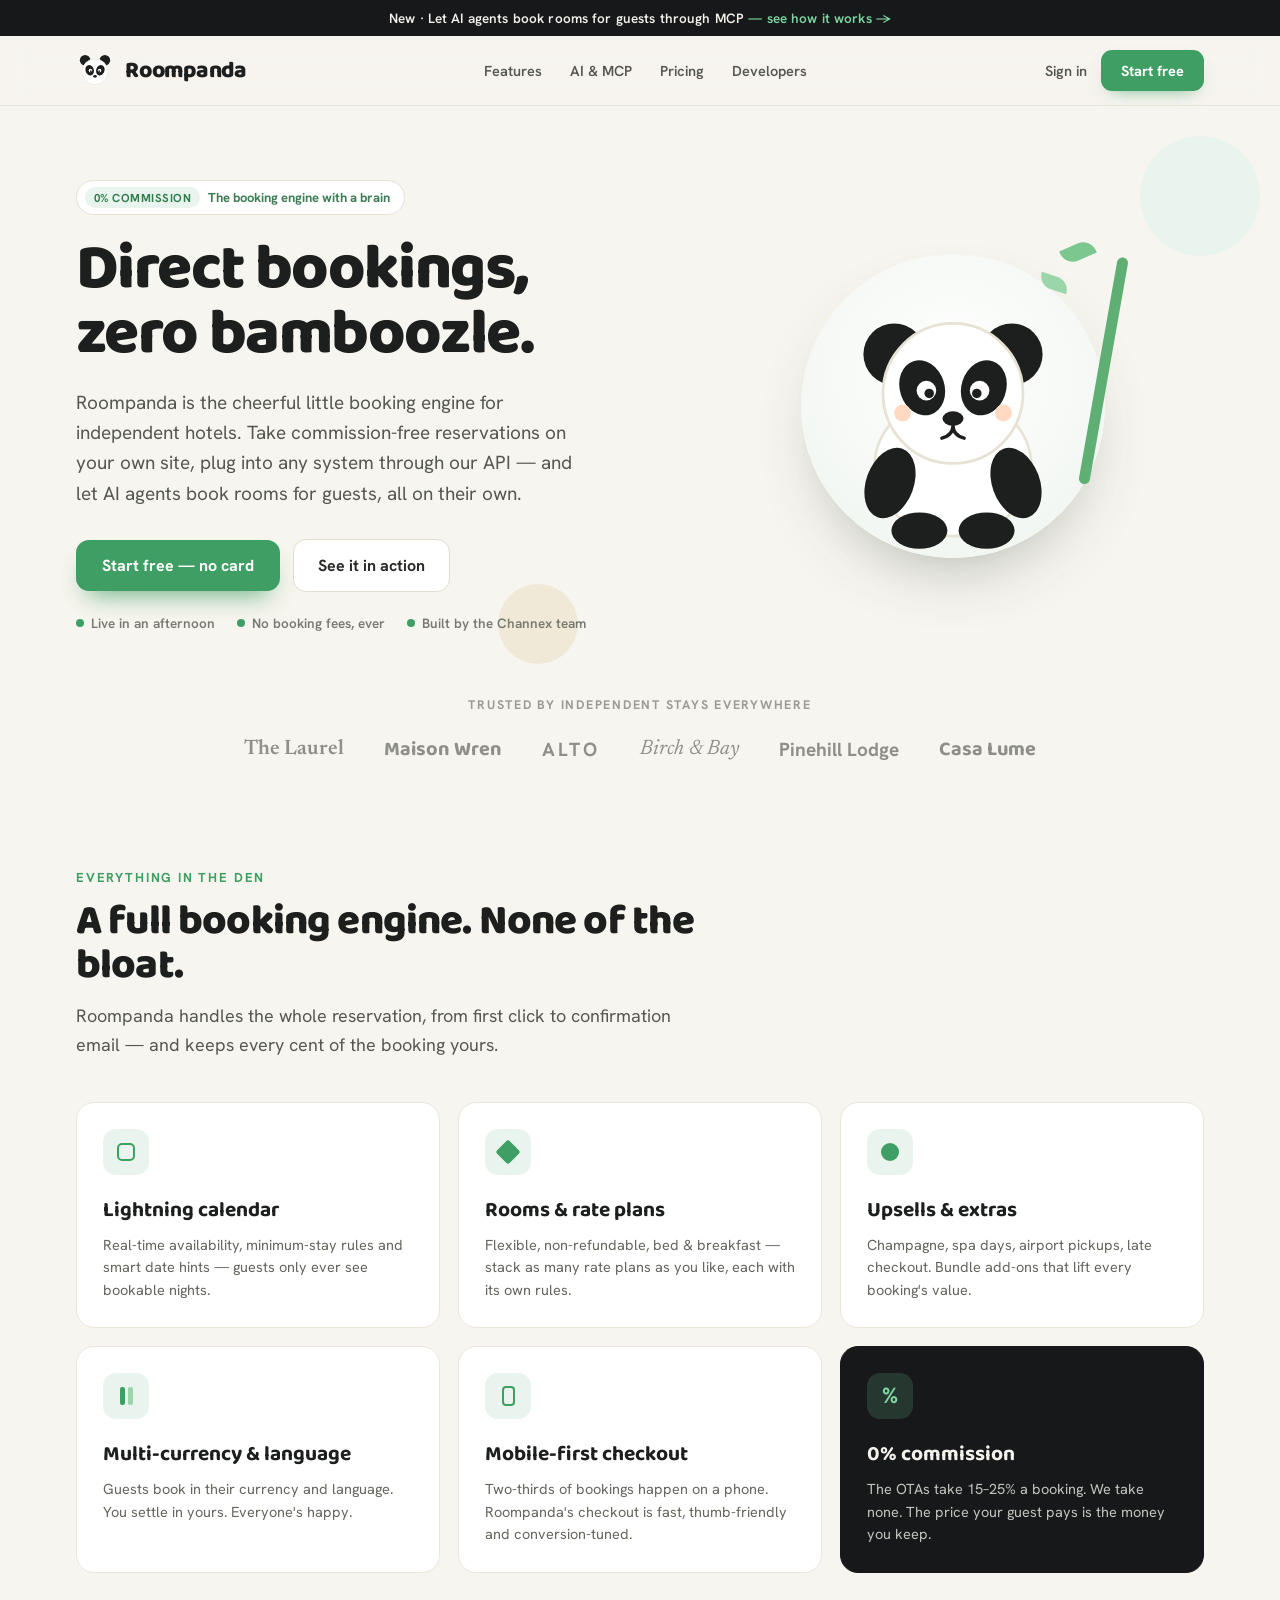
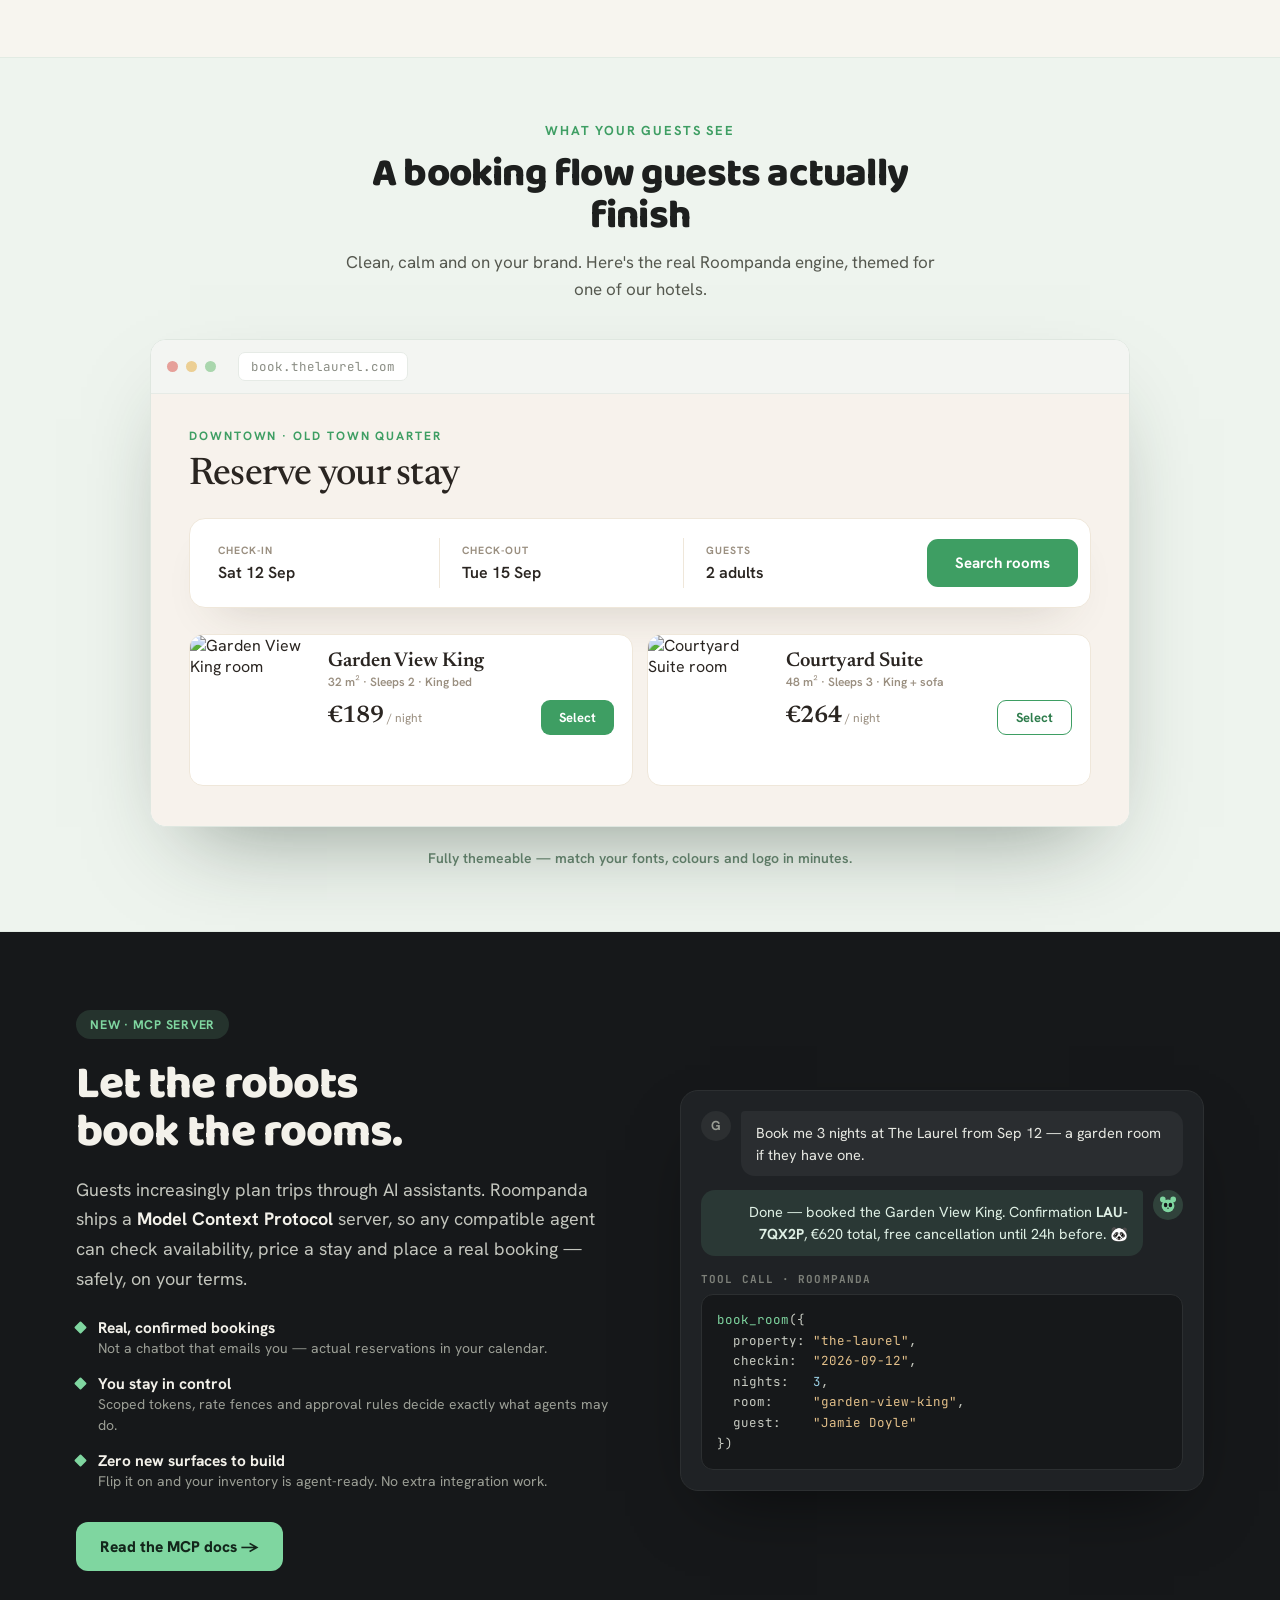
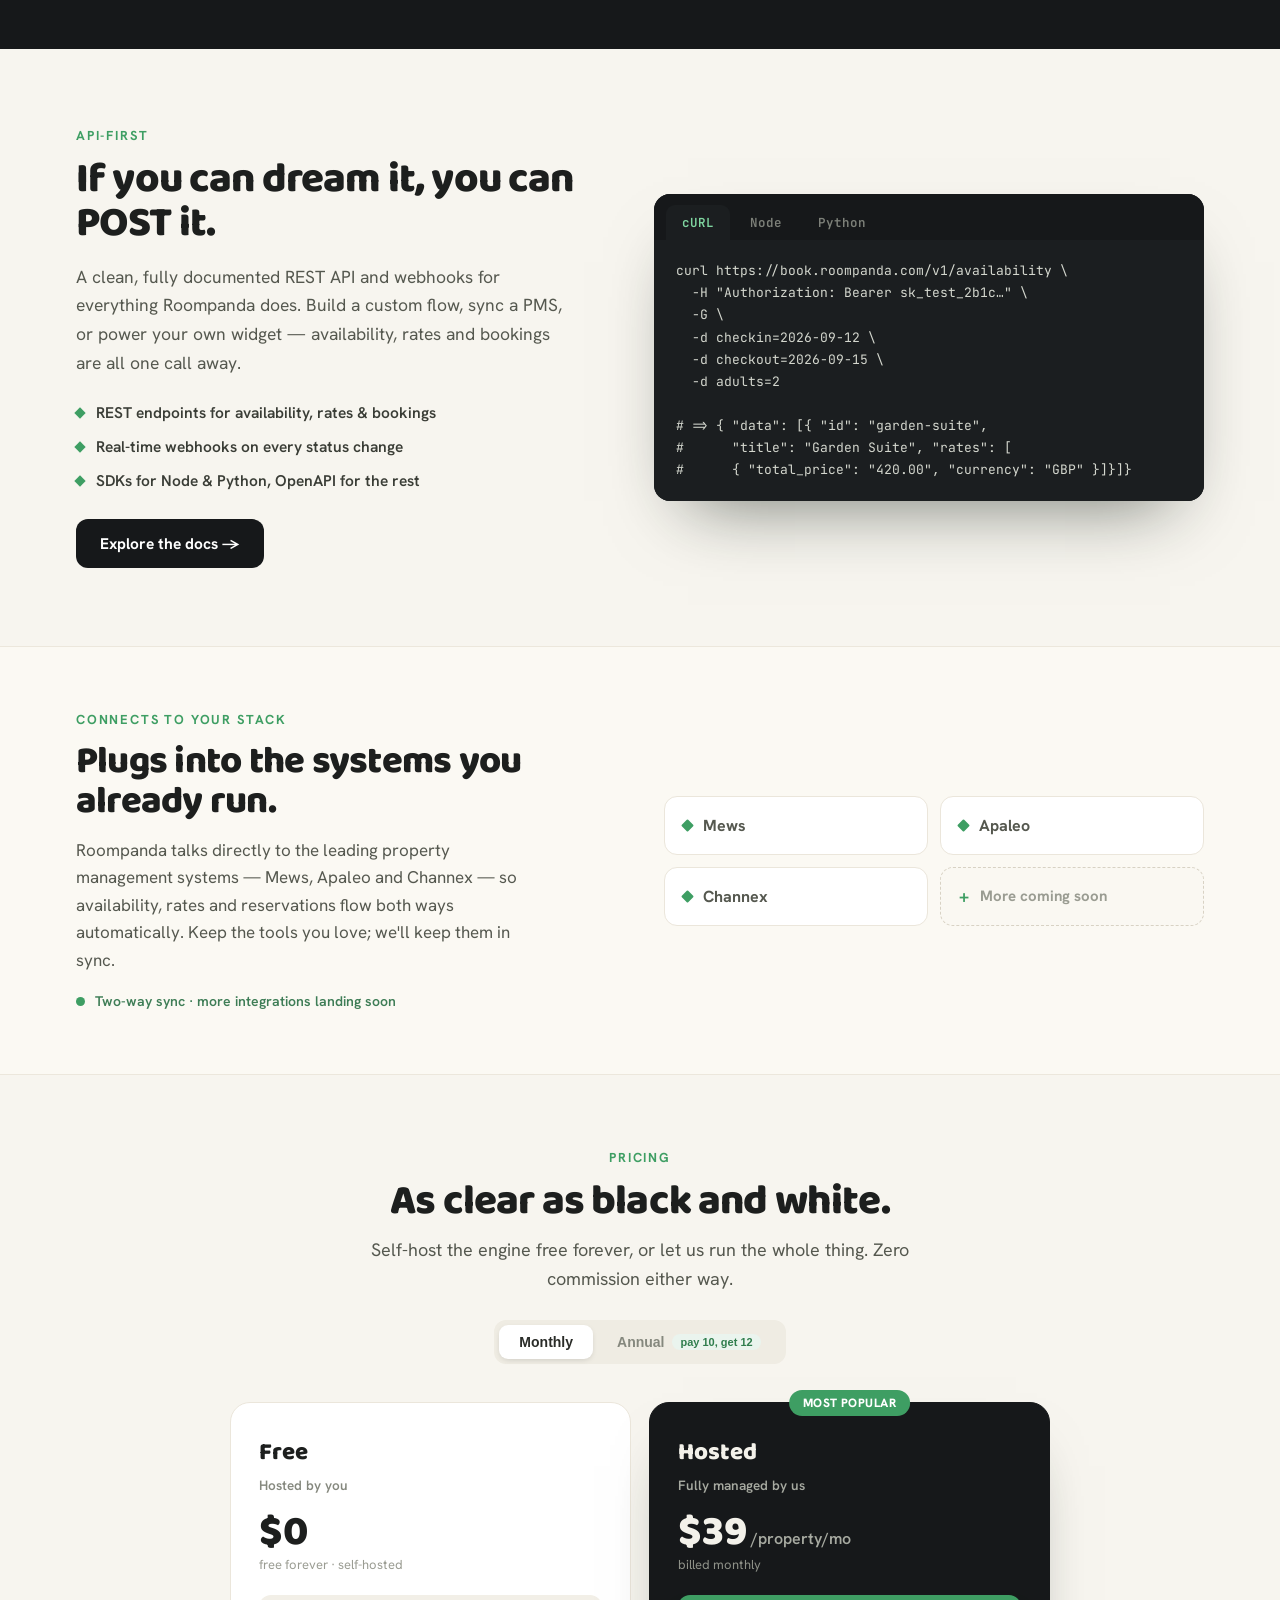
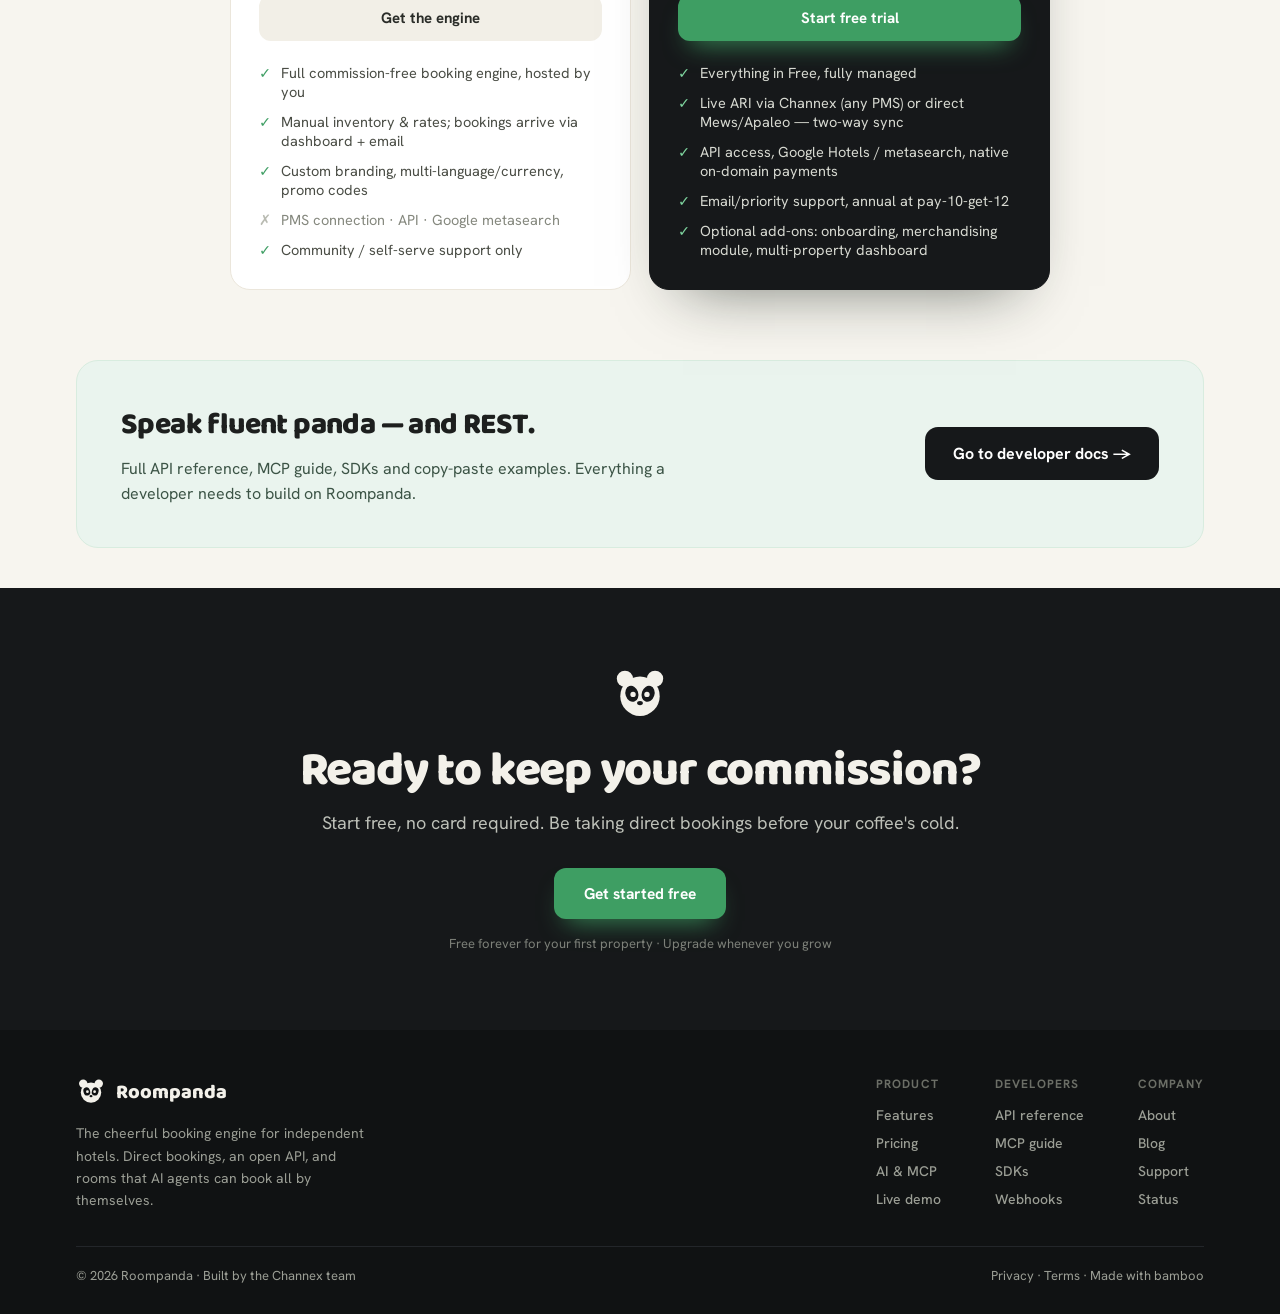
==== index.html @ b97d4f21 "Point signup/sign-in CTAs to app login; unify contact email - All Start free / Sign in / Get the eng" ====
<!DOCTYPE html>
<html lang="en">
<head>
<meta charset="utf-8">
<meta name="viewport" content="width=device-width, initial-scale=1">
<title>Roompanda — Direct bookings, zero bamboozle</title>
<meta name="description" content="Roompanda is the commission-free booking engine for independent hotels. Take direct reservations on your own site, plug into any system through our API, and let AI agents book rooms through MCP.">
<link rel="icon" href="assets/favicon.svg" type="image/svg+xml">
<meta property="og:title" content="Roompanda — Direct bookings, zero bamboozle">
<meta property="og:description" content="The commission-free booking engine for independent hotels. API-first, with an MCP server so AI agents can book rooms.">
<meta property="og:type" content="website">
<link rel="preconnect" href="https://fonts.googleapis.com">
<link rel="preconnect" href="https://fonts.gstatic.com" crossorigin>
<link href="https://fonts.googleapis.com/css2?family=Baloo+2:wght@500;600;700;800&family=Hanken+Grotesk:wght@400;500;600;700&family=Newsreader:opsz,wght@6..72,400;6..72,500;6..72,600&family=JetBrains+Mono:wght@400;500;600&display=swap" rel="stylesheet">
<link rel="stylesheet" href="assets/styles.css">
</head>
<body>
<div style="background:#f7f5ef;">

  <!-- ANNOUNCEMENT -->
  <a href="#mcp" style="display:block;background:#16181a;color:#f3f1ea;text-align:center;font-size:13.5px;font-weight:600;padding:9px 16px;letter-spacing:0.01em;">
    New · Let AI agents book rooms for guests through MCP <span style="color:#7fd6a0;">— see how it works →</span>
  </a>

  <!-- NAV -->
  <header style="position:sticky;top:0;z-index:50;background:rgba(247,245,239,0.82);backdrop-filter:blur(12px);-webkit-backdrop-filter:blur(12px);border-bottom:1px solid #ebe6db;">
    <div style="max-width:1180px;margin:0 auto;padding:14px 26px;display:flex;align-items:center;justify-content:space-between;gap:18px;">
      <a href="#top" style="display:flex;align-items:center;gap:11px;">
        <svg viewBox="0 0 100 100" width="38" height="38" style="display:block;" aria-hidden="true">
          <circle cx="24" cy="22" r="14" fill="#1d1f1e"></circle>
          <circle cx="76" cy="22" r="14" fill="#1d1f1e"></circle>
          <circle cx="50" cy="52" r="34" fill="#ffffff" stroke="#e4dfd2" stroke-width="1.5"></circle>
          <ellipse cx="36" cy="48" rx="11" ry="14" fill="#1d1f1e" transform="rotate(-18 36 48)"></ellipse>
          <ellipse cx="64" cy="48" rx="11" ry="14" fill="#1d1f1e" transform="rotate(18 64 48)"></ellipse>
          <circle cx="38" cy="49" r="4.6" fill="#ffffff"></circle>
          <circle cx="62" cy="49" r="4.6" fill="#ffffff"></circle>
          <circle cx="39" cy="50.5" r="2.2" fill="#1d1f1e"></circle>
          <circle cx="61" cy="50.5" r="2.2" fill="#1d1f1e"></circle>
          <ellipse cx="50" cy="64" rx="5" ry="3.6" fill="#1d1f1e"></ellipse>
        </svg>
        <span style="font-family:'Baloo 2',cursive;font-weight:800;font-size:23px;letter-spacing:-0.01em;line-height:1;">Roompanda</span>
      </a>
      <nav style="display:flex;align-items:center;gap:28px;font-size:14.5px;font-weight:600;color:#55584f;">
        <a class="navlink" href="#features" data-wide="1">Features</a>
        <a class="navlink" href="#mcp" data-wide="1">AI &amp; MCP</a>
        <a class="navlink" href="#pricing" data-wide="1">Pricing</a>
        <a class="navlink" href="developers.html" data-wide="1">Developers</a>
      </nav>
      <div style="display:flex;align-items:center;gap:14px;">
        <a class="navlink" href="https://book.roompanda.com/admin/login" style="font-size:14.5px;font-weight:600;color:#55584f;" data-wide="1">Sign in</a>
        <a class="btn-green" href="https://book.roompanda.com/admin/login" style="background:#3e9e63;color:#fff;font-size:14.5px;font-weight:700;border-radius:11px;padding:11px 20px;box-shadow:0 8px 18px -10px rgba(62,158,99,0.8);">Start free</a>
        <button class="menu-btn" id="menuBtn" aria-label="Menu" aria-expanded="false" style="align-items:center;justify-content:center;width:40px;height:40px;border:1px solid #e3ddcf;background:#fff;border-radius:11px;cursor:pointer;">
          <svg width="20" height="20" viewBox="0 0 24 24" fill="none" stroke="#1d1f1e" stroke-width="2.2" stroke-linecap="round"><line x1="3" y1="7" x2="21" y2="7"/><line x1="3" y1="12" x2="21" y2="12"/><line x1="3" y1="17" x2="21" y2="17"/></svg>
        </button>
      </div>
    </div>
    <!-- mobile menu -->
    <div class="mobile-menu" id="mobileMenu" style="flex-direction:column;gap:4px;padding:8px 26px 16px;border-top:1px solid #ebe6db;font-size:15px;font-weight:600;color:#55584f;">
      <a href="#features" style="padding:10px 0;">Features</a>
      <a href="#mcp" style="padding:10px 0;">AI &amp; MCP</a>
      <a href="#pricing" style="padding:10px 0;">Pricing</a>
      <a href="developers.html" style="padding:10px 0;">Developers</a>
      <a href="https://book.roompanda.com/admin/login" style="padding:10px 0;">Sign in</a>
    </div>
  </header>

  <!-- HERO -->
  <section id="top" style="position:relative;max-width:1180px;margin:0 auto;padding:74px 26px 56px;">
    <span style="position:absolute;right:-30px;top:30px;width:120px;height:120px;border-radius:50%;background:#eaf4ee;z-index:0;"></span>
    <span style="position:absolute;left:38%;bottom:24px;width:80px;height:80px;border-radius:50%;background:#f1e9d8;z-index:0;"></span>
    <div style="position:relative;z-index:1;display:flex;gap:48px;align-items:center;flex-wrap:wrap;">
      <div style="flex:1.15;min-width:330px;">
        <div style="display:inline-flex;align-items:center;gap:8px;background:#ffffff;border:1px solid #e7e1d4;border-radius:999px;padding:6px 14px 6px 8px;font-size:13px;font-weight:700;color:#3e7d56;margin-bottom:22px;">
          <span style="background:#eaf4ee;color:#2f7d4d;border-radius:999px;padding:3px 9px;font-size:11.5px;letter-spacing:0.04em;">0% COMMISSION</span>
          The booking engine with a brain
        </div>
        <h1 class="hero-h1" style="font-family:'Baloo 2',cursive;font-weight:800;font-size:64px;line-height:1.02;letter-spacing:-0.025em;margin:0 0 20px;">Direct bookings,<br>zero bamboozle.</h1>
        <p style="font-size:19px;line-height:1.6;color:#55584f;margin:0 0 30px;max-width:520px;">Roompanda is the cheerful little booking engine for independent hotels. Take commission-free reservations on your own site, plug into any system through our API — and let AI agents book rooms for guests, all on their own.</p>
        <div style="display:flex;gap:13px;flex-wrap:wrap;align-items:center;margin-bottom:22px;">
          <a class="btn-green" href="https://book.roompanda.com/admin/login" style="background:#3e9e63;color:#fff;font-size:16px;font-weight:700;border-radius:13px;padding:15px 26px;box-shadow:0 14px 26px -12px rgba(62,158,99,0.85);">Start free — no card</a>
          <a class="btn-outline" href="#preview" style="background:#fff;border:1px solid #e3ddcf;color:#2a2c28;font-size:16px;font-weight:700;border-radius:13px;padding:15px 24px;">See it in action</a>
        </div>
        <div style="display:flex;gap:22px;flex-wrap:wrap;font-size:13.5px;color:#76796f;font-weight:600;">
          <span style="display:flex;align-items:center;gap:7px;"><span style="width:8px;height:8px;border-radius:50%;background:#3e9e63;"></span>Live in an afternoon</span>
          <span style="display:flex;align-items:center;gap:7px;"><span style="width:8px;height:8px;border-radius:50%;background:#3e9e63;"></span>No booking fees, ever</span>
          <span style="display:flex;align-items:center;gap:7px;"><span style="width:8px;height:8px;border-radius:50%;background:#3e9e63;"></span>Built by the Channex team</span>
        </div>
      </div>

      <!-- mascot scene -->
      <div style="flex:1;min-width:300px;display:flex;justify-content:center;">
        <div style="position:relative;width:340px;height:340px;">
          <span style="position:absolute;inset:18px;border-radius:50%;background:radial-gradient(circle at 50% 40%,#ffffff,#eef4ee);box-shadow:0 30px 70px -34px rgba(40,60,45,0.45);"></span>
          <!-- bamboo -->
          <span style="position:absolute;right:34px;top:18px;width:11px;height:230px;background:#5fae74;border-radius:8px;transform:rotate(10deg);transform-origin:bottom;animation:sway 6s ease-in-out infinite;"></span>
          <span style="position:absolute;right:28px;top:8px;width:34px;height:16px;background:#7cc78f;border-radius:0 14px 0 14px;transform:rotate(-24deg);"></span>
          <span style="position:absolute;right:54px;top:40px;width:30px;height:14px;background:#9ad6a9;border-radius:0 14px 0 14px;transform:rotate(18deg);"></span>
          <!-- panda -->
          <svg viewBox="0 0 200 200" width="280" height="280" style="position:absolute;left:50%;top:52%;transform:translate(-50%,-50%);animation:floaty 5.5s ease-in-out infinite;" aria-hidden="true">
            <ellipse cx="100" cy="138" rx="56" ry="50" fill="#ffffff" stroke="#e7e2d4" stroke-width="2"></ellipse>
            <ellipse cx="55" cy="150" rx="17" ry="26" fill="#1d1f1e" transform="rotate(20 55 150)"></ellipse>
            <ellipse cx="145" cy="150" rx="17" ry="26" fill="#1d1f1e" transform="rotate(-20 145 150)"></ellipse>
            <ellipse cx="76" cy="184" rx="20" ry="13" fill="#1d1f1e"></ellipse>
            <ellipse cx="124" cy="184" rx="20" ry="13" fill="#1d1f1e"></ellipse>
            <circle cx="58" cy="58" r="22" fill="#1d1f1e"></circle>
            <circle cx="142" cy="58" r="22" fill="#1d1f1e"></circle>
            <circle cx="100" cy="86" r="50" fill="#ffffff" stroke="#e7e2d4" stroke-width="2"></circle>
            <ellipse cx="78" cy="82" rx="16" ry="20" fill="#1d1f1e" transform="rotate(-18 78 82)"></ellipse>
            <ellipse cx="122" cy="82" rx="16" ry="20" fill="#1d1f1e" transform="rotate(18 122 82)"></ellipse>
            <circle cx="81" cy="84" r="7" fill="#ffffff"></circle>
            <circle cx="119" cy="84" r="7" fill="#ffffff"></circle>
            <circle cx="83" cy="86" r="3.4" fill="#1d1f1e"></circle>
            <circle cx="117" cy="86" r="3.4" fill="#1d1f1e"></circle>
            <ellipse cx="100" cy="104" rx="7.5" ry="5.2" fill="#1d1f1e"></ellipse>
            <path d="M100 109 q0 7 -8 9 M100 109 q0 7 8 9" stroke="#1d1f1e" stroke-width="2.4" fill="none" stroke-linecap="round"></path>
            <circle cx="64" cy="100" r="6" fill="#ffd9c2"></circle>
            <circle cx="136" cy="100" r="6" fill="#ffd9c2"></circle>
          </svg>
        </div>
      </div>
    </div>
  </section>

  <!-- LOGO BAR -->
  <section style="max-width:1180px;margin:0 auto;padding:8px 26px 44px;">
    <div style="text-align:center;font-size:12.5px;letter-spacing:0.14em;text-transform:uppercase;color:#9a9c92;font-weight:700;margin-bottom:20px;">Trusted by independent stays everywhere</div>
    <div style="display:flex;flex-wrap:wrap;justify-content:center;gap:14px 40px;align-items:center;opacity:0.85;">
      <span style="font-family:'Newsreader',serif;font-size:21px;font-weight:600;color:#7c7f75;">The Laurel</span>
      <span style="font-family:'Baloo 2',cursive;font-size:20px;font-weight:700;color:#7c7f75;">Maison Wren</span>
      <span style="font-family:'Hanken Grotesk',sans-serif;font-size:19px;font-weight:700;letter-spacing:0.16em;color:#7c7f75;">ALTO</span>
      <span style="font-family:'Newsreader',serif;font-size:21px;font-style:italic;color:#7c7f75;">Birch &amp; Bay</span>
      <span style="font-family:'Hanken Grotesk',sans-serif;font-size:19px;font-weight:700;color:#7c7f75;">Pinehill Lodge</span>
      <span style="font-family:'Baloo 2',cursive;font-size:20px;font-weight:700;color:#7c7f75;">Casa Lume</span>
    </div>
  </section>

  <!-- FEATURES -->
  <section id="features" style="max-width:1180px;margin:0 auto;padding:60px 26px 30px;">
    <div style="max-width:640px;margin-bottom:42px;">
      <div style="font-size:13px;letter-spacing:0.14em;text-transform:uppercase;color:#3e9e63;font-weight:700;margin-bottom:14px;">Everything in the den</div>
      <h2 class="section-h2" style="font-family:'Baloo 2',cursive;font-weight:800;font-size:42px;line-height:1.05;letter-spacing:-0.02em;margin:0 0 14px;">A full booking engine. None of the bloat.</h2>
      <p style="font-size:18px;line-height:1.6;color:#55584f;margin:0;">Roompanda handles the whole reservation, from first click to confirmation email — and keeps every cent of the booking yours.</p>
    </div>

    <div style="display:grid;grid-template-columns:repeat(auto-fit,minmax(280px,1fr));gap:18px;">
      <div class="card" style="background:#fff;border:1px solid #ebe6db;border-radius:18px;padding:26px;">
        <div style="width:46px;height:46px;border-radius:13px;background:#eaf4ee;display:flex;align-items:center;justify-content:center;margin-bottom:18px;"><span style="width:18px;height:18px;border:2.5px solid #3e9e63;border-radius:5px;display:block;"></span></div>
        <h3 style="font-family:'Baloo 2',cursive;font-weight:700;font-size:21px;margin:0 0 7px;">Lightning calendar</h3>
        <p style="font-size:14.5px;line-height:1.55;color:#63665d;margin:0;">Real-time availability, minimum-stay rules and smart date hints — guests only ever see bookable nights.</p>
      </div>
      <div class="card" style="background:#fff;border:1px solid #ebe6db;border-radius:18px;padding:26px;">
        <div style="width:46px;height:46px;border-radius:13px;background:#eaf4ee;display:flex;align-items:center;justify-content:center;margin-bottom:18px;"><span style="width:18px;height:18px;background:#3e9e63;transform:rotate(45deg);border-radius:3px;display:block;"></span></div>
        <h3 style="font-family:'Baloo 2',cursive;font-weight:700;font-size:21px;margin:0 0 7px;">Rooms &amp; rate plans</h3>
        <p style="font-size:14.5px;line-height:1.55;color:#63665d;margin:0;">Flexible, non-refundable, bed &amp; breakfast — stack as many rate plans as you like, each with its own rules.</p>
      </div>
      <div class="card" style="background:#fff;border:1px solid #ebe6db;border-radius:18px;padding:26px;">
        <div style="width:46px;height:46px;border-radius:13px;background:#eaf4ee;display:flex;align-items:center;justify-content:center;margin-bottom:18px;"><span style="width:18px;height:18px;border-radius:50%;background:#3e9e63;display:block;"></span></div>
        <h3 style="font-family:'Baloo 2',cursive;font-weight:700;font-size:21px;margin:0 0 7px;">Upsells &amp; extras</h3>
        <p style="font-size:14.5px;line-height:1.55;color:#63665d;margin:0;">Champagne, spa days, airport pickups, late checkout. Bundle add-ons that lift every booking's value.</p>
      </div>
      <div class="card" style="background:#fff;border:1px solid #ebe6db;border-radius:18px;padding:26px;">
        <div style="width:46px;height:46px;border-radius:13px;background:#eaf4ee;display:flex;align-items:center;justify-content:center;margin-bottom:18px;"><span style="display:flex;gap:3px;"><span style="width:5px;height:18px;background:#3e9e63;border-radius:2px;"></span><span style="width:5px;height:18px;background:#9ad6a9;border-radius:2px;"></span></span></div>
        <h3 style="font-family:'Baloo 2',cursive;font-weight:700;font-size:21px;margin:0 0 7px;">Multi-currency &amp; language</h3>
        <p style="font-size:14.5px;line-height:1.55;color:#63665d;margin:0;">Guests book in their currency and language. You settle in yours. Everyone's happy.</p>
      </div>
      <div class="card" style="background:#fff;border:1px solid #ebe6db;border-radius:18px;padding:26px;">
        <div style="width:46px;height:46px;border-radius:13px;background:#eaf4ee;display:flex;align-items:center;justify-content:center;margin-bottom:18px;"><span style="width:13px;height:20px;border:2.5px solid #3e9e63;border-radius:4px;display:block;"></span></div>
        <h3 style="font-family:'Baloo 2',cursive;font-weight:700;font-size:21px;margin:0 0 7px;">Mobile-first checkout</h3>
        <p style="font-size:14.5px;line-height:1.55;color:#63665d;margin:0;">Two-thirds of bookings happen on a phone. Roompanda's checkout is fast, thumb-friendly and conversion-tuned.</p>
      </div>
      <div class="card" style="background:#16181a;border:1px solid #16181a;border-radius:18px;padding:26px;color:#f3f1ea;">
        <div style="width:46px;height:46px;border-radius:13px;background:rgba(127,214,160,0.16);display:flex;align-items:center;justify-content:center;margin-bottom:18px;"><span style="color:#7fd6a0;font-size:22px;line-height:1;font-weight:800;">%</span></div>
        <h3 style="font-family:'Baloo 2',cursive;font-weight:700;font-size:21px;margin:0 0 7px;">0% commission</h3>
        <p style="font-size:14.5px;line-height:1.55;color:#c3c5bd;margin:0;">The OTAs take 15–25% a booking. We take none. The price your guest pays is the money you keep.</p>
      </div>
    </div>
  </section>

  <!-- LIVE PREVIEW -->
  <section id="preview" style="background:#eef4ee;margin-top:54px;border-top:1px solid #e2ebe3;border-bottom:1px solid #e2ebe3;">
    <div style="max-width:1180px;margin:0 auto;padding:64px 26px;">
      <div style="text-align:center;max-width:620px;margin:0 auto 36px;">
        <div style="font-size:13px;letter-spacing:0.14em;text-transform:uppercase;color:#3e9e63;font-weight:700;margin-bottom:14px;">What your guests see</div>
        <h2 class="section-h2" style="font-family:'Baloo 2',cursive;font-weight:800;font-size:40px;line-height:1.05;letter-spacing:-0.02em;margin:0 0 12px;">A booking flow guests actually finish</h2>
        <p style="font-size:17px;line-height:1.6;color:#55584f;margin:0;">Clean, calm and on your brand. Here's the real Roompanda engine, themed for one of our hotels.</p>
      </div>

      <!-- browser frame -->
      <div style="max-width:980px;margin:0 auto;border-radius:16px;overflow:hidden;box-shadow:0 40px 90px -40px rgba(30,50,35,0.5);border:1px solid #dfe7e0;background:#fff;">
        <div style="display:flex;align-items:center;gap:8px;padding:12px 16px;background:#f3f5f2;border-bottom:1px solid #e6ebe6;">
          <span style="width:11px;height:11px;border-radius:50%;background:#e6a09a;"></span>
          <span style="width:11px;height:11px;border-radius:50%;background:#eccf94;"></span>
          <span style="width:11px;height:11px;border-radius:50%;background:#a9d6ad;"></span>
          <span style="margin-left:14px;font-size:12.5px;color:#8a8d84;font-family:'JetBrains Mono',monospace;background:#fff;border:1px solid #e6ebe6;border-radius:7px;padding:5px 12px;">book.thelaurel.com</span>
        </div>
        <!-- inner guest page -->
        <div style="background:#f7f2ec;padding:34px 38px 40px;font-family:'Hanken Grotesk',sans-serif;color:#2a2521;">
          <div style="font-size:12px;letter-spacing:0.16em;text-transform:uppercase;color:#3e9e63;font-weight:700;margin-bottom:12px;">Downtown · Old Town Quarter</div>
          <h3 style="font-family:'Newsreader',serif;font-weight:500;font-size:38px;line-height:1.05;letter-spacing:-0.02em;margin:0 0 22px;">Reserve your stay</h3>
          <div style="background:#fff;border:1px solid #efe7da;border-radius:16px;box-shadow:0 22px 50px -30px rgba(70,55,35,0.3);padding:12px;display:flex;flex-wrap:wrap;gap:6px;align-items:stretch;margin-bottom:26px;">
            <div style="flex:1;min-width:120px;padding:12px 16px;"><div style="font-size:10.5px;letter-spacing:0.1em;text-transform:uppercase;color:#9a8f80;font-weight:700;margin-bottom:5px;">Check-in</div><div style="font-size:16px;font-weight:600;">Sat 12 Sep</div></div>
            <div style="width:1px;background:#efe7da;margin:7px 0;"></div>
            <div style="flex:1;min-width:120px;padding:12px 16px;"><div style="font-size:10.5px;letter-spacing:0.1em;text-transform:uppercase;color:#9a8f80;font-weight:700;margin-bottom:5px;">Check-out</div><div style="font-size:16px;font-weight:600;">Tue 15 Sep</div></div>
            <div style="width:1px;background:#efe7da;margin:7px 0;"></div>
            <div style="flex:1;min-width:100px;padding:12px 16px;"><div style="font-size:10.5px;letter-spacing:0.1em;text-transform:uppercase;color:#9a8f80;font-weight:700;margin-bottom:5px;">Guests</div><div style="font-size:16px;font-weight:600;">2 adults</div></div>
            <div style="flex:none;display:flex;align-items:center;"><span style="background:#3e9e63;color:#fff;font-size:15px;font-weight:700;border-radius:11px;padding:14px 28px;">Search rooms</span></div>
          </div>
          <div style="display:flex;gap:14px;flex-wrap:wrap;">
            <div style="flex:1;min-width:280px;background:#fff;border:1px solid #efe7da;border-radius:14px;overflow:hidden;display:flex;">
              <img src="https://images.unsplash.com/photo-1611892440504-42a792e24d32?auto=format&fit=crop&w=600&q=80" alt="Garden View King room" loading="lazy" style="width:120px;flex:none;align-self:stretch;min-height:150px;object-fit:cover;">
              <div style="padding:16px 18px;flex:1;">
                <h4 style="font-family:'Newsreader',serif;font-weight:600;font-size:20px;margin:0 0 3px;">Garden View King</h4>
                <div style="font-size:12px;color:#9a8f80;font-weight:600;margin-bottom:10px;">32 m² · Sleeps 2 · King bed</div>
                <div style="display:flex;align-items:baseline;justify-content:space-between;gap:10px;">
                  <div><span style="font-family:'Newsreader',serif;font-size:24px;font-weight:600;">€189</span><span style="font-size:12px;color:#9a8f80;"> / night</span></div>
                  <span style="background:#3e9e63;color:#fff;font-size:13px;font-weight:700;border-radius:9px;padding:9px 18px;">Select</span>
                </div>
              </div>
            </div>
            <div style="flex:1;min-width:280px;background:#fff;border:1px solid #efe7da;border-radius:14px;overflow:hidden;display:flex;">
              <img src="https://images.unsplash.com/photo-1631049307264-da0ec9d70304?auto=format&fit=crop&w=600&q=80" alt="Courtyard Suite room" loading="lazy" style="width:120px;flex:none;align-self:stretch;min-height:150px;object-fit:cover;">
              <div style="padding:16px 18px;flex:1;">
                <h4 style="font-family:'Newsreader',serif;font-weight:600;font-size:20px;margin:0 0 3px;">Courtyard Suite</h4>
                <div style="font-size:12px;color:#9a8f80;font-weight:600;margin-bottom:10px;">48 m² · Sleeps 3 · King + sofa</div>
                <div style="display:flex;align-items:baseline;justify-content:space-between;gap:10px;">
                  <div><span style="font-family:'Newsreader',serif;font-size:24px;font-weight:600;">€264</span><span style="font-size:12px;color:#9a8f80;"> / night</span></div>
                  <span style="background:#fff;border:1.5px solid #3e9e63;color:#2f7d4d;font-size:13px;font-weight:700;border-radius:9px;padding:8px 18px;">Select</span>
                </div>
              </div>
            </div>
          </div>
        </div>
      </div>
      <div style="text-align:center;margin-top:22px;font-size:14px;color:#5d7a66;font-weight:600;">Fully themeable — match your fonts, colours and logo in minutes.</div>
    </div>
  </section>

  <!-- MCP (dark, headline section) -->
  <section id="mcp" style="background:#16181a;color:#f3f1ea;">
    <div style="max-width:1180px;margin:0 auto;padding:78px 26px;">
      <div style="display:flex;gap:54px;align-items:center;flex-wrap:wrap;">
        <div style="flex:1.05;min-width:320px;">
          <div style="display:inline-flex;align-items:center;gap:9px;background:rgba(127,214,160,0.14);color:#7fd6a0;border-radius:999px;padding:6px 14px;font-size:12.5px;font-weight:700;letter-spacing:0.06em;text-transform:uppercase;margin-bottom:22px;">New · MCP server</div>
          <h2 class="section-h2" style="font-family:'Baloo 2',cursive;font-weight:800;font-size:46px;line-height:1.04;letter-spacing:-0.02em;margin:0 0 18px;">Let the robots<br>book the rooms.</h2>
          <p style="font-size:18px;line-height:1.65;color:#c3c5bd;margin:0 0 24px;max-width:520px;">Guests increasingly plan trips through AI assistants. Roompanda ships a <strong style="color:#f3f1ea;">Model Context Protocol</strong> server, so any compatible agent can check availability, price a stay and place a real booking — safely, on your terms.</p>
          <div style="display:flex;flex-direction:column;gap:14px;margin-bottom:30px;">
            <div style="display:flex;gap:13px;align-items:flex-start;"><span style="width:9px;height:9px;background:#7fd6a0;transform:rotate(45deg);border-radius:1px;margin-top:6px;flex:none;"></span><div><div style="font-weight:700;font-size:15.5px;">Real, confirmed bookings</div><div style="font-size:14px;color:#9b9e95;line-height:1.5;">Not a chatbot that emails you — actual reservations in your calendar.</div></div></div>
            <div style="display:flex;gap:13px;align-items:flex-start;"><span style="width:9px;height:9px;background:#7fd6a0;transform:rotate(45deg);border-radius:1px;margin-top:6px;flex:none;"></span><div><div style="font-weight:700;font-size:15.5px;">You stay in control</div><div style="font-size:14px;color:#9b9e95;line-height:1.5;">Scoped tokens, rate fences and approval rules decide exactly what agents may do.</div></div></div>
            <div style="display:flex;gap:13px;align-items:flex-start;"><span style="width:9px;height:9px;background:#7fd6a0;transform:rotate(45deg);border-radius:1px;margin-top:6px;flex:none;"></span><div><div style="font-weight:700;font-size:15.5px;">Zero new surfaces to build</div><div style="font-size:14px;color:#9b9e95;line-height:1.5;">Flip it on and your inventory is agent-ready. No extra integration work.</div></div></div>
          </div>
          <a class="btn-mint" href="developers.html#mcp" style="background:#7fd6a0;color:#13261b;font-size:15.5px;font-weight:800;border-radius:12px;padding:14px 24px;display:inline-block;">Read the MCP docs →</a>
        </div>

        <!-- chat + tool call -->
        <div style="flex:1;min-width:320px;">
          <div style="background:#1f2225;border:1px solid #2c2f31;border-radius:18px;padding:20px;box-shadow:0 30px 70px -30px rgba(0,0,0,0.6);">
            <div style="display:flex;gap:10px;margin-bottom:14px;">
              <div style="width:30px;height:30px;border-radius:50%;background:#2c2f31;flex:none;display:flex;align-items:center;justify-content:center;font-size:13px;color:#9b9e95;font-weight:700;">G</div>
              <div style="background:#2a2d30;border-radius:4px 14px 14px 14px;padding:11px 15px;font-size:14.5px;color:#e7e8e2;line-height:1.5;">Book me 3 nights at The Laurel from Sep 12 — a garden room if they have one.</div>
            </div>
            <div style="display:flex;gap:10px;flex-direction:row-reverse;margin-bottom:16px;">
              <div style="width:30px;height:30px;border-radius:50%;background:rgba(127,214,160,0.18);flex:none;display:flex;align-items:center;justify-content:center;">
                <svg viewBox="0 0 100 100" width="20" height="20" aria-hidden="true"><circle cx="24" cy="22" r="14" fill="#7fd6a0"></circle><circle cx="76" cy="22" r="14" fill="#7fd6a0"></circle><circle cx="50" cy="54" r="32" fill="#7fd6a0"></circle><ellipse cx="38" cy="50" rx="9" ry="11" fill="#16181a"></ellipse><ellipse cx="62" cy="50" rx="9" ry="11" fill="#16181a"></ellipse><ellipse cx="50" cy="66" rx="4" ry="3" fill="#16181a"></ellipse></svg>
              </div>
              <div style="background:rgba(127,214,160,0.12);border-radius:14px 4px 14px 14px;padding:11px 15px;font-size:14.5px;color:#dff0e5;line-height:1.5;text-align:right;">Done — booked the Garden View King. Confirmation <strong>LAU-7QX2P</strong>, €620 total, free cancellation until 24h before. 🐼</div>
            </div>
            <div style="font-size:11px;letter-spacing:0.1em;text-transform:uppercase;color:#7d8079;font-weight:700;margin-bottom:8px;font-family:'JetBrains Mono',monospace;">tool call · roompanda</div>
            <pre style="margin:0;background:#16181a;border:1px solid #2c2f31;border-radius:12px;padding:15px;font-family:'JetBrains Mono',monospace;font-size:12.5px;line-height:1.65;color:#c8cbc2;overflow:auto;"><span style="color:#7fd6a0;">book_room</span>({
  property: <span style="color:#e3c08a;">"the-laurel"</span>,
  checkin:  <span style="color:#e3c08a;">"2026-09-12"</span>,
  nights:   <span style="color:#9bd1e6;">3</span>,
  room:     <span style="color:#e3c08a;">"garden-view-king"</span>,
  guest:    <span style="color:#e3c08a;">"Jamie Doyle"</span>
})</pre>
          </div>
        </div>
      </div>
    </div>
  </section>

  <!-- API -->
  <section id="api" style="max-width:1180px;margin:0 auto;padding:78px 26px;">
    <div style="display:flex;gap:54px;align-items:center;flex-wrap:wrap;">
      <div style="flex:1;min-width:320px;">
        <div style="font-size:13px;letter-spacing:0.14em;text-transform:uppercase;color:#3e9e63;font-weight:700;margin-bottom:14px;">API-first</div>
        <h2 class="section-h2" style="font-family:'Baloo 2',cursive;font-weight:800;font-size:42px;line-height:1.05;letter-spacing:-0.02em;margin:0 0 16px;">If you can dream it, you can POST it.</h2>
        <p style="font-size:17.5px;line-height:1.65;color:#55584f;margin:0 0 24px;max-width:500px;">A clean, fully documented REST API and webhooks for everything Roompanda does. Build a custom flow, sync a PMS, or power your own widget — availability, rates and bookings are all one call away.</p>
        <div style="display:flex;flex-direction:column;gap:13px;margin-bottom:28px;">
          <div style="display:flex;gap:12px;align-items:center;font-size:15.5px;font-weight:600;color:#3a3d36;"><span style="width:8px;height:8px;background:#3e9e63;transform:rotate(45deg);flex:none;"></span>REST endpoints for availability, rates &amp; bookings</div>
          <div style="display:flex;gap:12px;align-items:center;font-size:15.5px;font-weight:600;color:#3a3d36;"><span style="width:8px;height:8px;background:#3e9e63;transform:rotate(45deg);flex:none;"></span>Real-time webhooks on every status change</div>
          <div style="display:flex;gap:12px;align-items:center;font-size:15.5px;font-weight:600;color:#3a3d36;"><span style="width:8px;height:8px;background:#3e9e63;transform:rotate(45deg);flex:none;"></span>SDKs for Node &amp; Python, OpenAPI for the rest</div>
        </div>
        <a class="btn-dark" href="developers.html" style="background:#16181a;color:#fff;font-size:15.5px;font-weight:700;border-radius:12px;padding:14px 24px;display:inline-block;">Explore the docs →</a>
      </div>

      <div style="flex:1.05;min-width:320px;">
        <div style="background:#16181a;border-radius:16px;overflow:hidden;box-shadow:0 34px 70px -34px rgba(20,30,22,0.6);">
          <div style="display:flex;gap:4px;padding:11px 12px 0;background:#16181a;">
            <button class="codetab" data-codetab="curl" style="font-family:'JetBrains Mono',monospace;font-size:12.5px;font-weight:600;border-radius:9px 9px 0 0;padding:9px 16px;">cURL</button>
            <button class="codetab" data-codetab="node" style="font-family:'JetBrains Mono',monospace;font-size:12.5px;font-weight:600;border-radius:9px 9px 0 0;padding:9px 16px;">Node</button>
            <button class="codetab" data-codetab="python" style="font-family:'JetBrains Mono',monospace;font-size:12.5px;font-weight:600;border-radius:9px 9px 0 0;padding:9px 16px;">Python</button>
          </div>
          <div style="background:#1b1e20;">
<pre class="code-sample active" data-code="curl" style="margin:0;padding:20px 22px;font-family:'JetBrains Mono',monospace;font-size:13px;line-height:1.7;color:#d4d7ce;overflow:auto;min-height:230px;">curl https://book.roompanda.com/v1/availability \
  -H "Authorization: Bearer sk_test_2b1c…" \
  -G \
  -d checkin=2026-09-12 \
  -d checkout=2026-09-15 \
  -d adults=2

# => { "data": [{ "id": "garden-suite",
#      "title": "Garden Suite", "rates": [
#      { "total_price": "420.00", "currency": "GBP" }]}]}</pre>
<pre class="code-sample" data-code="node" style="margin:0;padding:20px 22px;font-family:'JetBrains Mono',monospace;font-size:13px;line-height:1.7;color:#d4d7ce;overflow:auto;min-height:230px;">import { Roompanda } from "@roompanda/sdk";

const panda = new Roompanda(process.env.PANDA_KEY);

const rooms = await panda.availability.list({
  propertyId: "the-laurel",
  checkin: "2026-09-12",
  checkout: "2026-09-15",
  guests: 2,
});

console.log(rooms[0].name, rooms[0].rate);
// => "Garden View King" 189</pre>
<pre class="code-sample" data-code="python" style="margin:0;padding:20px 22px;font-family:'JetBrains Mono',monospace;font-size:13px;line-height:1.7;color:#d4d7ce;overflow:auto;min-height:230px;">from roompanda import Roompanda

panda = Roompanda(api_key="sk_live_panda")

rooms = panda.availability.list(
    property_id="the-laurel",
    checkin="2026-09-12",
    checkout="2026-09-15",
    guests=2,
)

print(rooms[0].name, rooms[0].rate)
# => "Garden View King" 189</pre>
          </div>
        </div>
      </div>
    </div>
  </section>

  <!-- INTEGRATIONS -->
  <section style="background:#fbf9f3;border-top:1px solid #ece7dc;border-bottom:1px solid #ece7dc;">
    <div style="max-width:1180px;margin:0 auto;padding:64px 26px;">
      <div style="display:flex;gap:48px;flex-wrap:wrap;align-items:center;">
        <div style="flex:1;min-width:300px;">
          <div style="font-size:13px;letter-spacing:0.14em;text-transform:uppercase;color:#3e9e63;font-weight:700;margin-bottom:14px;">Connects to your stack</div>
          <h2 class="section-h2" style="font-family:'Baloo 2',cursive;font-weight:800;font-size:38px;line-height:1.06;letter-spacing:-0.02em;margin:0 0 14px;">Plugs into the systems you already run.</h2>
          <p style="font-size:17px;line-height:1.62;color:#55584f;margin:0 0 18px;max-width:460px;">Roompanda talks directly to the leading property management systems — Mews, Apaleo and Channex — so availability, rates and reservations flow both ways automatically. Keep the tools you love; we'll keep them in sync.</p>
          <div style="display:flex;gap:10px;align-items:center;font-size:14px;font-weight:600;color:#3e7d56;"><span style="width:9px;height:9px;background:#3e9e63;border-radius:50%;"></span>Two-way sync · more integrations landing soon</div>
        </div>
        <div style="flex:1;min-width:300px;display:grid;grid-template-columns:repeat(2,1fr);gap:12px;">
          <div style="background:#fff;border:1px solid #ebe6db;border-radius:13px;padding:18px 18px;font-weight:700;font-size:16px;color:#55584f;display:flex;align-items:center;gap:11px;"><span style="width:9px;height:9px;background:#3e9e63;transform:rotate(45deg);border-radius:1px;flex:none;"></span>Mews</div>
          <div style="background:#fff;border:1px solid #ebe6db;border-radius:13px;padding:18px 18px;font-weight:700;font-size:16px;color:#55584f;display:flex;align-items:center;gap:11px;"><span style="width:9px;height:9px;background:#3e9e63;transform:rotate(45deg);border-radius:1px;flex:none;"></span>Apaleo</div>
          <div style="background:#fff;border:1px solid #ebe6db;border-radius:13px;padding:18px 18px;font-weight:700;font-size:16px;color:#55584f;display:flex;align-items:center;gap:11px;"><span style="width:9px;height:9px;background:#3e9e63;transform:rotate(45deg);border-radius:1px;flex:none;"></span>Channex</div>
          <div style="background:#faf8f2;border:1px dashed #d8d2c4;border-radius:13px;padding:18px 18px;font-weight:700;font-size:15px;color:#9a9c92;display:flex;align-items:center;gap:11px;"><span style="font-size:18px;line-height:1;color:#3e9e63;">+</span>More coming soon</div>
        </div>
      </div>
    </div>
  </section>

  <!-- PRICING -->
  <section id="pricing" style="max-width:1180px;margin:0 auto;padding:74px 26px 30px;">
    <div style="text-align:center;max-width:620px;margin:0 auto 14px;">
      <div style="font-size:13px;letter-spacing:0.14em;text-transform:uppercase;color:#3e9e63;font-weight:700;margin-bottom:14px;">Pricing</div>
      <h2 class="section-h2" style="font-family:'Baloo 2',cursive;font-weight:800;font-size:42px;line-height:1.05;letter-spacing:-0.02em;margin:0 0 12px;">As clear as black and white.</h2>
      <p style="font-size:18px;line-height:1.6;color:#55584f;margin:0 0 26px;">Self-host the engine free forever, or let us run the whole thing. Zero commission either way.</p>
    </div>

    <div style="display:flex;justify-content:center;margin-bottom:38px;">
      <div style="display:inline-flex;background:#efece3;border-radius:12px;padding:5px;gap:4px;">
        <button id="billMonthly" style="border:none;cursor:pointer;background:#ffffff;color:#2a2c28;box-shadow:0 2px 6px -2px rgba(0,0,0,0.18);font-size:14px;font-weight:700;border-radius:9px;padding:9px 20px;">Monthly</button>
        <button id="billAnnual" style="border:none;cursor:pointer;background:transparent;color:#85887e;box-shadow:none;font-size:14px;font-weight:700;border-radius:9px;padding:9px 20px;display:flex;align-items:center;gap:8px;">Annual <span style="background:#eaf4ee;color:#2f7d4d;font-size:11px;font-weight:700;border-radius:999px;padding:2px 8px;">pay 10, get 12</span></button>
      </div>
    </div>

    <div style="display:grid;grid-template-columns:repeat(auto-fit,minmax(300px,1fr));gap:18px;align-items:start;max-width:820px;margin:0 auto;">
      <!-- Free / self-hosted -->
      <div style="background:#fff;border:1px solid #ebe6db;border-radius:20px;padding:30px 28px;">
        <h3 style="font-family:'Baloo 2',cursive;font-weight:800;font-size:24px;margin:0 0 4px;">Free</h3>
        <div style="font-size:13.5px;color:#85887e;font-weight:600;margin-bottom:18px;">Hosted by you</div>
        <div style="display:flex;align-items:baseline;gap:4px;margin-bottom:2px;"><span style="font-family:'Baloo 2',cursive;font-weight:800;font-size:42px;line-height:1;">$0</span></div>
        <div style="font-size:13px;color:#9a9c92;margin-bottom:22px;">free forever · self-hosted</div>
        <a class="btn-light" href="https://book.roompanda.com/admin/login" style="display:block;text-align:center;background:#f2efe7;color:#2a2c28;font-size:15px;font-weight:700;border-radius:12px;padding:13px;margin-bottom:22px;">Get the engine</a>
        <div style="display:flex;flex-direction:column;gap:11px;font-size:14.5px;color:#4a4d45;">
          <div style="display:flex;gap:10px;"><span style="color:#3e9e63;font-weight:800;">✓</span>Full commission-free booking engine, hosted by you</div>
          <div style="display:flex;gap:10px;"><span style="color:#3e9e63;font-weight:800;">✓</span>Manual inventory &amp; rates; bookings arrive via dashboard + email</div>
          <div style="display:flex;gap:10px;"><span style="color:#3e9e63;font-weight:800;">✓</span>Custom branding, multi-language/currency, promo codes</div>
          <div style="display:flex;gap:10px;"><span style="color:#b9bbb2;font-weight:800;">✗</span><span style="color:#85887e;">PMS connection · API · Google metasearch</span></div>
          <div style="display:flex;gap:10px;"><span style="color:#3e9e63;font-weight:800;">✓</span>Community / self-serve support only</div>
        </div>
      </div>

      <!-- Hosted (highlight) -->
      <div style="background:#16181a;border:1px solid #16181a;border-radius:20px;padding:30px 28px;color:#f3f1ea;position:relative;box-shadow:0 30px 60px -34px rgba(20,30,22,0.6);">
        <span style="position:absolute;top:-13px;left:50%;transform:translateX(-50%);background:#3e9e63;color:#fff;font-size:12px;font-weight:800;letter-spacing:0.04em;border-radius:999px;padding:5px 14px;white-space:nowrap;">MOST POPULAR</span>
        <h3 style="font-family:'Baloo 2',cursive;font-weight:800;font-size:24px;margin:0 0 4px;">Hosted</h3>
        <div style="font-size:13.5px;color:#a7aaa1;font-weight:600;margin-bottom:18px;">Fully managed by us</div>
        <div style="display:flex;align-items:baseline;gap:4px;margin-bottom:2px;"><span id="hostedPrice" style="font-family:'Baloo 2',cursive;font-weight:800;font-size:42px;line-height:1;">$39</span><span id="hostedPeriod" style="font-size:16px;color:#a7aaa1;font-weight:600;">/property/mo</span></div>
        <div id="hostedSub" style="font-size:13px;color:#8e9188;margin-bottom:22px;">billed monthly</div>
        <a class="btn-green" href="https://book.roompanda.com/admin/login" style="display:block;text-align:center;background:#3e9e63;color:#fff;font-size:15px;font-weight:700;border-radius:12px;padding:13px;margin-bottom:22px;box-shadow:0 14px 26px -12px rgba(62,158,99,0.9);">Start free trial</a>
        <div style="display:flex;flex-direction:column;gap:11px;font-size:14.5px;color:#d7d9d1;">
          <div style="display:flex;gap:10px;"><span style="color:#7fd6a0;font-weight:800;">✓</span>Everything in Free, fully managed</div>
          <div style="display:flex;gap:10px;"><span style="color:#7fd6a0;font-weight:800;">✓</span>Live ARI via Channex (any PMS) or direct Mews/Apaleo — two-way sync</div>
          <div style="display:flex;gap:10px;"><span style="color:#7fd6a0;font-weight:800;">✓</span>API access, Google Hotels / metasearch, native on-domain payments</div>
          <div style="display:flex;gap:10px;"><span style="color:#7fd6a0;font-weight:800;">✓</span>Email/priority support, annual at pay-10-get-12</div>
          <div style="display:flex;gap:10px;"><span style="color:#7fd6a0;font-weight:800;">✓</span>Optional add-ons: onboarding, merchandising module, multi-property dashboard</div>
        </div>
      </div>
    </div>
  </section>

  <!-- DEV DOCS CTA -->
  <section style="max-width:1180px;margin:0 auto;padding:40px 26px;">
    <div style="background:#eaf4ee;border:1px solid #d8ecdf;border-radius:22px;padding:40px 44px;display:flex;gap:30px;align-items:center;justify-content:space-between;flex-wrap:wrap;">
      <div style="max-width:560px;">
        <h2 style="font-family:'Baloo 2',cursive;font-weight:800;font-size:30px;letter-spacing:-0.02em;margin:0 0 8px;">Speak fluent panda — and REST.</h2>
        <p style="font-size:16px;line-height:1.55;color:#3c5446;margin:0;">Full API reference, MCP guide, SDKs and copy-paste examples. Everything a developer needs to build on Roompanda.</p>
      </div>
      <a class="btn-dark" href="developers.html" style="background:#16181a;color:#fff;font-size:16px;font-weight:700;border-radius:13px;padding:16px 28px;white-space:nowrap;">Go to developer docs →</a>
    </div>
  </section>

  <!-- FINAL CTA -->
  <section id="signup" style="background:#16181a;color:#f3f1ea;">
    <div style="max-width:760px;margin:0 auto;padding:78px 26px;text-align:center;">
      <svg viewBox="0 0 100 100" width="58" height="58" style="margin:0 auto 22px;display:block;" aria-hidden="true">
        <circle cx="24" cy="22" r="14" fill="#f3f1ea"></circle>
        <circle cx="76" cy="22" r="14" fill="#f3f1ea"></circle>
        <circle cx="50" cy="52" r="34" fill="#f3f1ea"></circle>
        <ellipse cx="36" cy="48" rx="11" ry="14" fill="#16181a" transform="rotate(-18 36 48)"></ellipse>
        <ellipse cx="64" cy="48" rx="11" ry="14" fill="#16181a" transform="rotate(18 64 48)"></ellipse>
        <circle cx="38" cy="49" r="4.6" fill="#f3f1ea"></circle>
        <circle cx="62" cy="49" r="4.6" fill="#f3f1ea"></circle>
        <ellipse cx="50" cy="64" rx="5" ry="3.6" fill="#16181a"></ellipse>
      </svg>
      <h2 class="section-h2" style="font-family:'Baloo 2',cursive;font-weight:800;font-size:48px;line-height:1.04;letter-spacing:-0.025em;margin:0 0 14px;">Ready to keep your commission?</h2>
      <p style="font-size:18px;line-height:1.6;color:#bdc0b8;margin:0 0 30px;">Start free, no card required. Be taking direct bookings before your coffee's cold.</p>
      <a class="btn-green" href="https://book.roompanda.com/admin/login" style="display:inline-block;background:#3e9e63;color:#fff;font-size:15.5px;font-weight:700;border-radius:12px;padding:15px 30px;white-space:nowrap;box-shadow:0 14px 26px -12px rgba(62,158,99,0.85);">Get started free</a>
      <div style="font-size:13px;color:#7d8079;margin-top:16px;">Free forever for your first property · Upgrade whenever you grow</div>
    </div>
  </section>

  <!-- FOOTER -->
  <footer style="background:#101213;color:#9b9e95;">
    <div style="max-width:1180px;margin:0 auto;padding:46px 26px 30px;">
      <div style="display:flex;gap:40px;flex-wrap:wrap;justify-content:space-between;margin-bottom:34px;">
        <div style="max-width:300px;">
          <div style="display:flex;align-items:center;gap:10px;margin-bottom:14px;">
            <svg viewBox="0 0 100 100" width="30" height="30" aria-hidden="true"><circle cx="24" cy="22" r="14" fill="#f3f1ea"></circle><circle cx="76" cy="22" r="14" fill="#f3f1ea"></circle><circle cx="50" cy="52" r="34" fill="#f3f1ea"></circle><ellipse cx="36" cy="48" rx="11" ry="14" fill="#101213" transform="rotate(-18 36 48)"></ellipse><ellipse cx="64" cy="48" rx="11" ry="14" fill="#101213" transform="rotate(18 64 48)"></ellipse><circle cx="38" cy="49" r="4.6" fill="#f3f1ea"></circle><circle cx="62" cy="49" r="4.6" fill="#f3f1ea"></circle><ellipse cx="50" cy="64" rx="5" ry="3.6" fill="#101213"></ellipse></svg>
            <span style="font-family:'Baloo 2',cursive;font-weight:800;font-size:20px;color:#f3f1ea;">Roompanda</span>
          </div>
          <p style="font-size:14px;line-height:1.6;margin:0;">The cheerful booking engine for independent hotels. Direct bookings, an open API, and rooms that AI agents can book all by themselves.</p>
        </div>
        <div style="display:flex;gap:54px;flex-wrap:wrap;">
          <div>
            <div style="font-size:12px;letter-spacing:0.1em;text-transform:uppercase;color:#6b6e66;font-weight:700;margin-bottom:14px;">Product</div>
            <div style="display:flex;flex-direction:column;gap:10px;font-size:14px;font-weight:500;">
              <a class="footlink" href="#features">Features</a><a class="footlink" href="#pricing">Pricing</a><a class="footlink" href="#mcp">AI &amp; MCP</a><a class="footlink" href="#preview">Live demo</a>
            </div>
          </div>
          <div>
            <div style="font-size:12px;letter-spacing:0.1em;text-transform:uppercase;color:#6b6e66;font-weight:700;margin-bottom:14px;">Developers</div>
            <div style="display:flex;flex-direction:column;gap:10px;font-size:14px;font-weight:500;">
              <a class="footlink" href="developers.html#api">API reference</a><a class="footlink" href="developers.html#mcp">MCP guide</a><a class="footlink" href="developers.html#sdks">SDKs</a><a class="footlink" href="developers.html#webhooks">Webhooks</a>
            </div>
          </div>
          <div>
            <div style="font-size:12px;letter-spacing:0.1em;text-transform:uppercase;color:#6b6e66;font-weight:700;margin-bottom:14px;">Company</div>
            <div style="display:flex;flex-direction:column;gap:10px;font-size:14px;font-weight:500;">
              <a class="footlink" href="#">About</a><a class="footlink" href="#">Blog</a><a class="footlink" href="#">Support</a><a class="footlink" href="#">Status</a>
            </div>
          </div>
        </div>
      </div>
      <div style="border-top:1px solid #23262a;padding-top:20px;display:flex;justify-content:space-between;gap:16px;flex-wrap:wrap;font-size:13px;">
        <span>© 2026 Roompanda · Built by the Channex team</span>
        <span><a class="footlink" href="privacy.html">Privacy</a> · <a class="footlink" href="terms.html">Terms</a> · Made with bamboo</span>
      </div>
    </div>
  </footer>

</div>
<script src="assets/main.js"></script>
</body>
</html>
---- assets/styles.css ----
/* Roompanda marketing site — global styles
   Layout/spacing/colours live inline on elements (final design values).
   This file holds the bits inline styles can't do: resets, fonts,
   pseudo-elements, keyframes, hover/focus states and responsive rules. */

* { box-sizing: border-box; }
html, body { margin: 0; padding: 0; }
body {
  background: #f7f5ef;
  font-family: 'Hanken Grotesk', system-ui, sans-serif;
  color: #1d1f1e;
  -webkit-font-smoothing: antialiased;
  overflow-x: hidden;
}
::selection { background: #cfe6d8; }
a { color: inherit; text-decoration: none; }
pre { margin: 0; }
input::placeholder { color: #a9aaa3; }

/* Animations */
@keyframes floaty { 0%, 100% { transform: translateY(0); } 50% { transform: translateY(-10px); } }
@keyframes sway   { 0%, 100% { transform: rotate(-3deg); }  50% { transform: rotate(3deg); } }

/* Hover / focus polish (inline styles set the base; these layer on top).
   !important is needed because inline styles outrank class selectors. */
.btn-green, .btn-dark, .btn-outline, .btn-mint, .btn-light {
  transition: transform .15s ease, box-shadow .15s ease, background-color .15s ease, border-color .15s ease;
}
.btn-green:hover  { background: #358a56 !important; transform: translateY(-1px); }
.btn-mint:hover   { background: #6fc991 !important; transform: translateY(-1px); }
.btn-dark:hover   { background: #2a2c2e !important; transform: translateY(-1px); }
.btn-outline:hover{ border-color: #cdc6b5 !important; background: #fbfaf6 !important; }
.btn-light:hover  { background: #e9e5db !important; }

.card { transition: transform .18s ease, box-shadow .18s ease; }
.card:hover { transform: translateY(-3px); box-shadow: 0 22px 40px -28px rgba(30,40,30,.4); }

nav a.navlink { transition: color .15s ease; }
nav a.navlink:hover { color: #1d1f1e; }

a.footlink { transition: color .15s ease; }
a.footlink:hover { color: #f3f1ea; }

.toc-link { transition: color .15s ease, border-color .15s ease, background-color .15s ease; }
.toc-link:hover { color: #1d1f1e !important; border-left-color: #3e9e63 !important; background: #f1ede3; }

.email-input:focus { border-color: #7fd6a0 !important; }

/* Interactive tabs */
.codetab { cursor: pointer; border: none; }
.code-sample { display: none; }
.code-sample.active { display: block; }

.sdktab { cursor: pointer; }

/* Mobile menu */
.menu-btn { display: none; }
.mobile-menu { display: none; }

@media (max-width: 880px) {
  [data-wide] { display: none !important; }
  .menu-btn { display: inline-flex !important; }
  .mobile-menu.open { display: flex !important; }
}

/* Dev-docs responsive rules */
@media (max-width: 920px) {
  [data-toc] { display: none !important; }
  [data-docmain] { padding-left: 26px !important; }
}

/* Legal pages (privacy / terms) */
.legal-body { font-size: 16px; line-height: 1.7; color: #3a3d36; }
.legal-body h2 {
  font-family: 'Baloo 2', cursive; font-weight: 700; font-size: 22px;
  letter-spacing: -0.01em; margin: 34px 0 10px;
}
.legal-body p { margin: 0 0 14px; }
.legal-body ul { margin: 0 0 14px; padding-left: 22px; }
.legal-body li { margin: 0 0 7px; }
.legal-body a { color: #2f7d4d; font-weight: 600; text-decoration: underline; text-underline-offset: 2px; }
.legal-body a:hover { color: #3e9e63; }

/* Slightly tame the giant hero type on small screens */
@media (max-width: 560px) {
  .hero-h1 { font-size: 44px !important; }
  .section-h2 { font-size: 32px !important; }
}
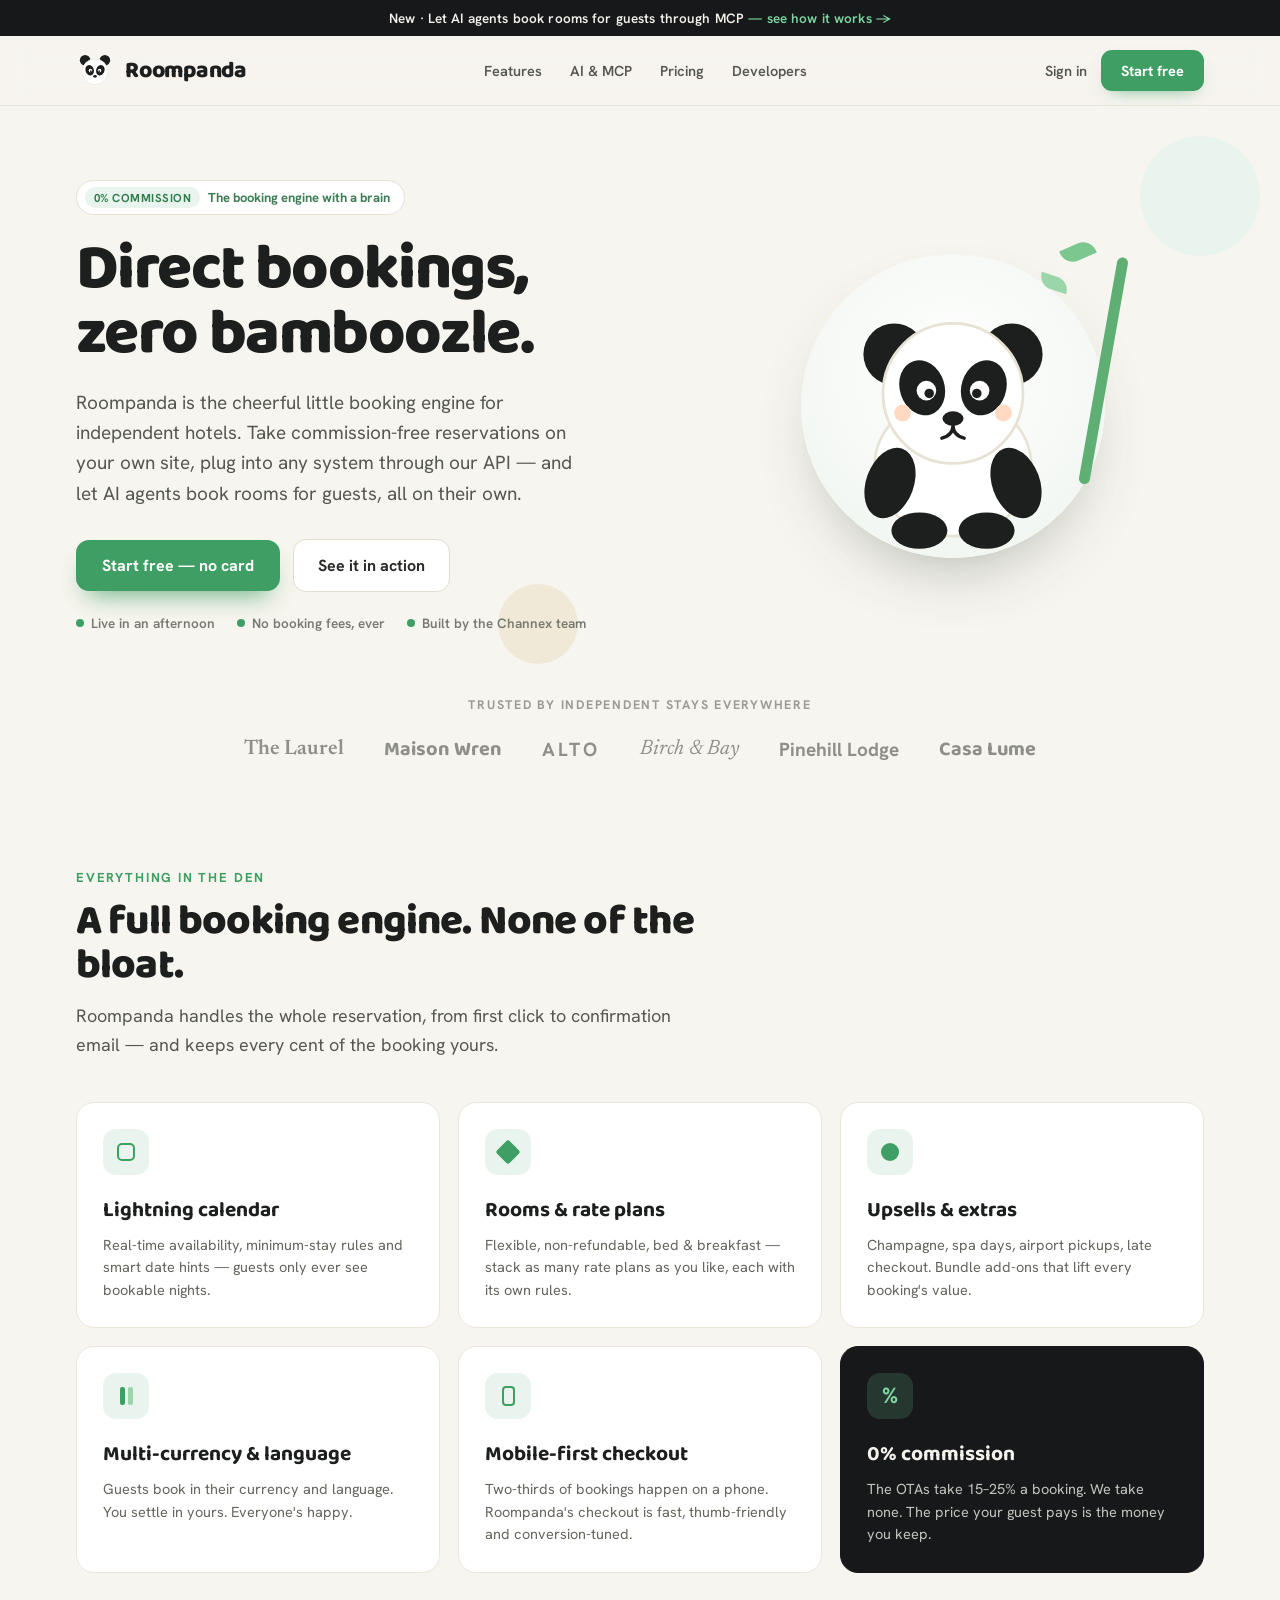
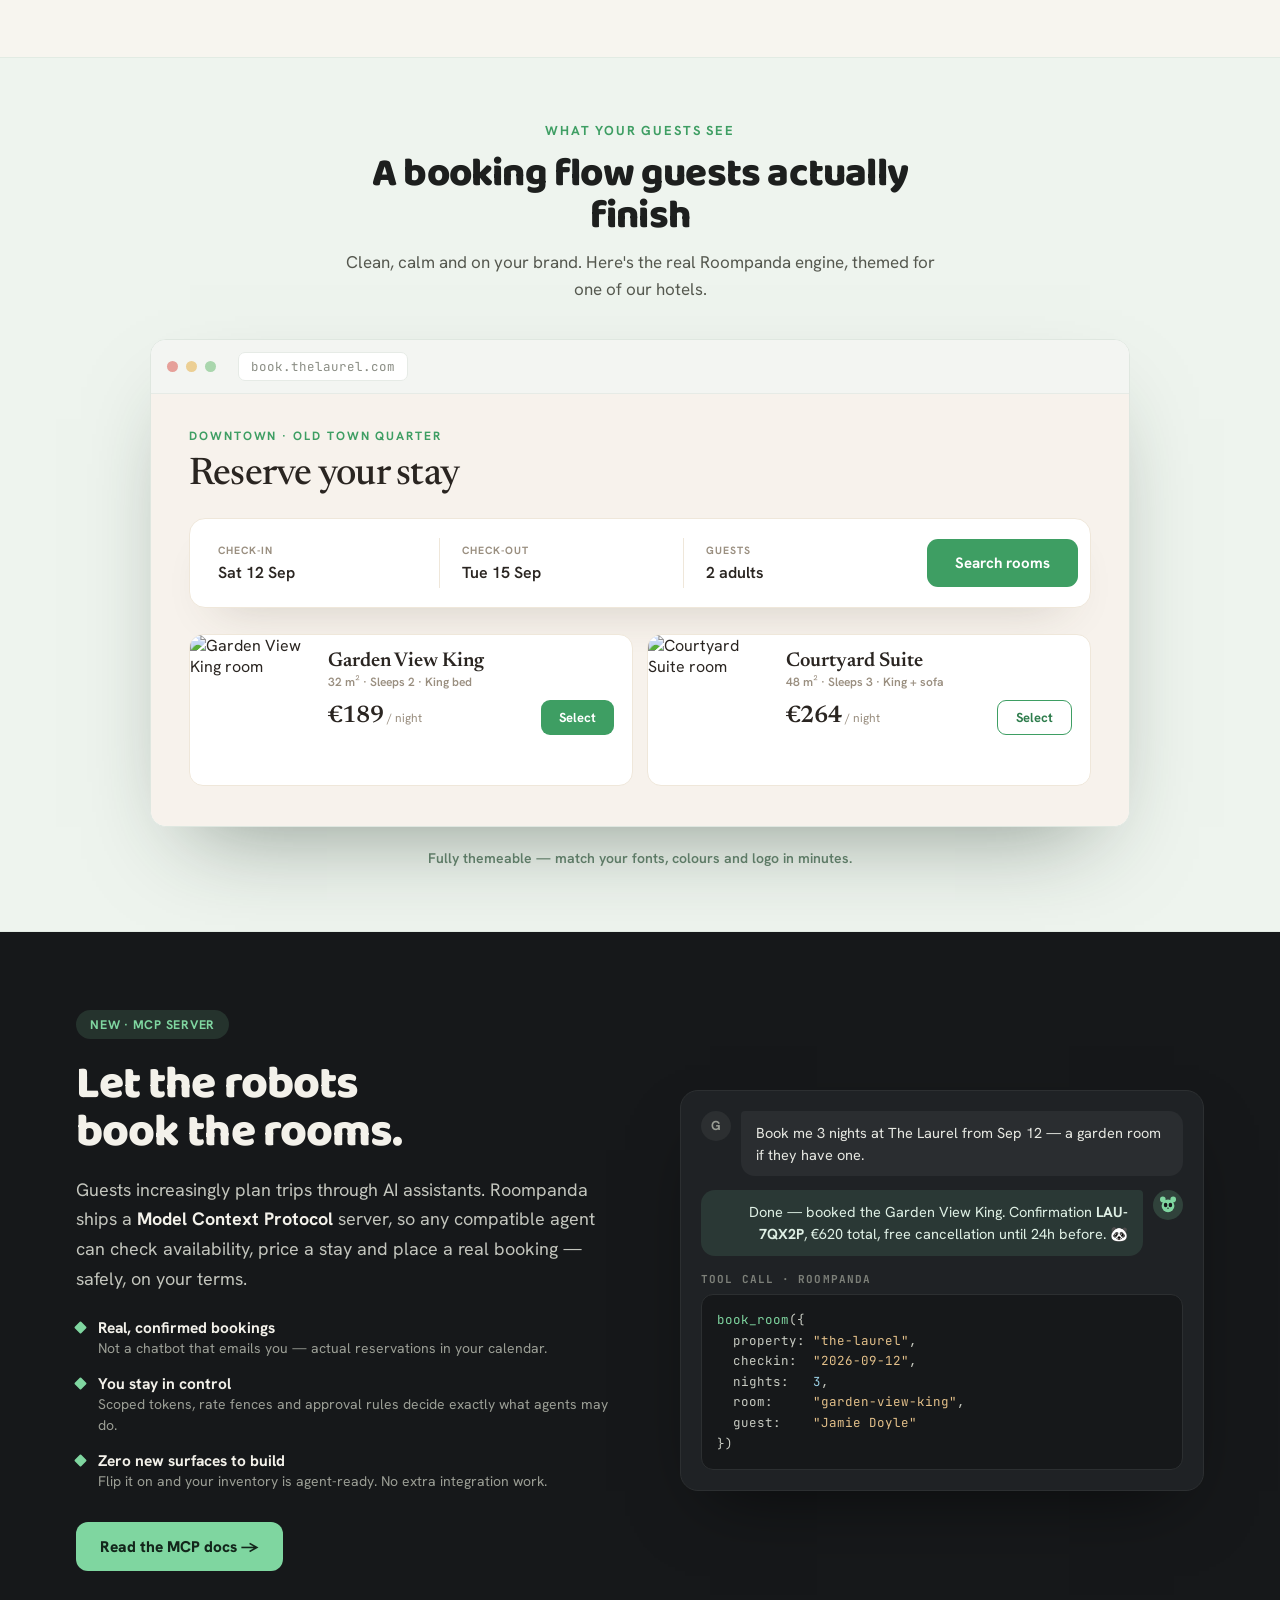
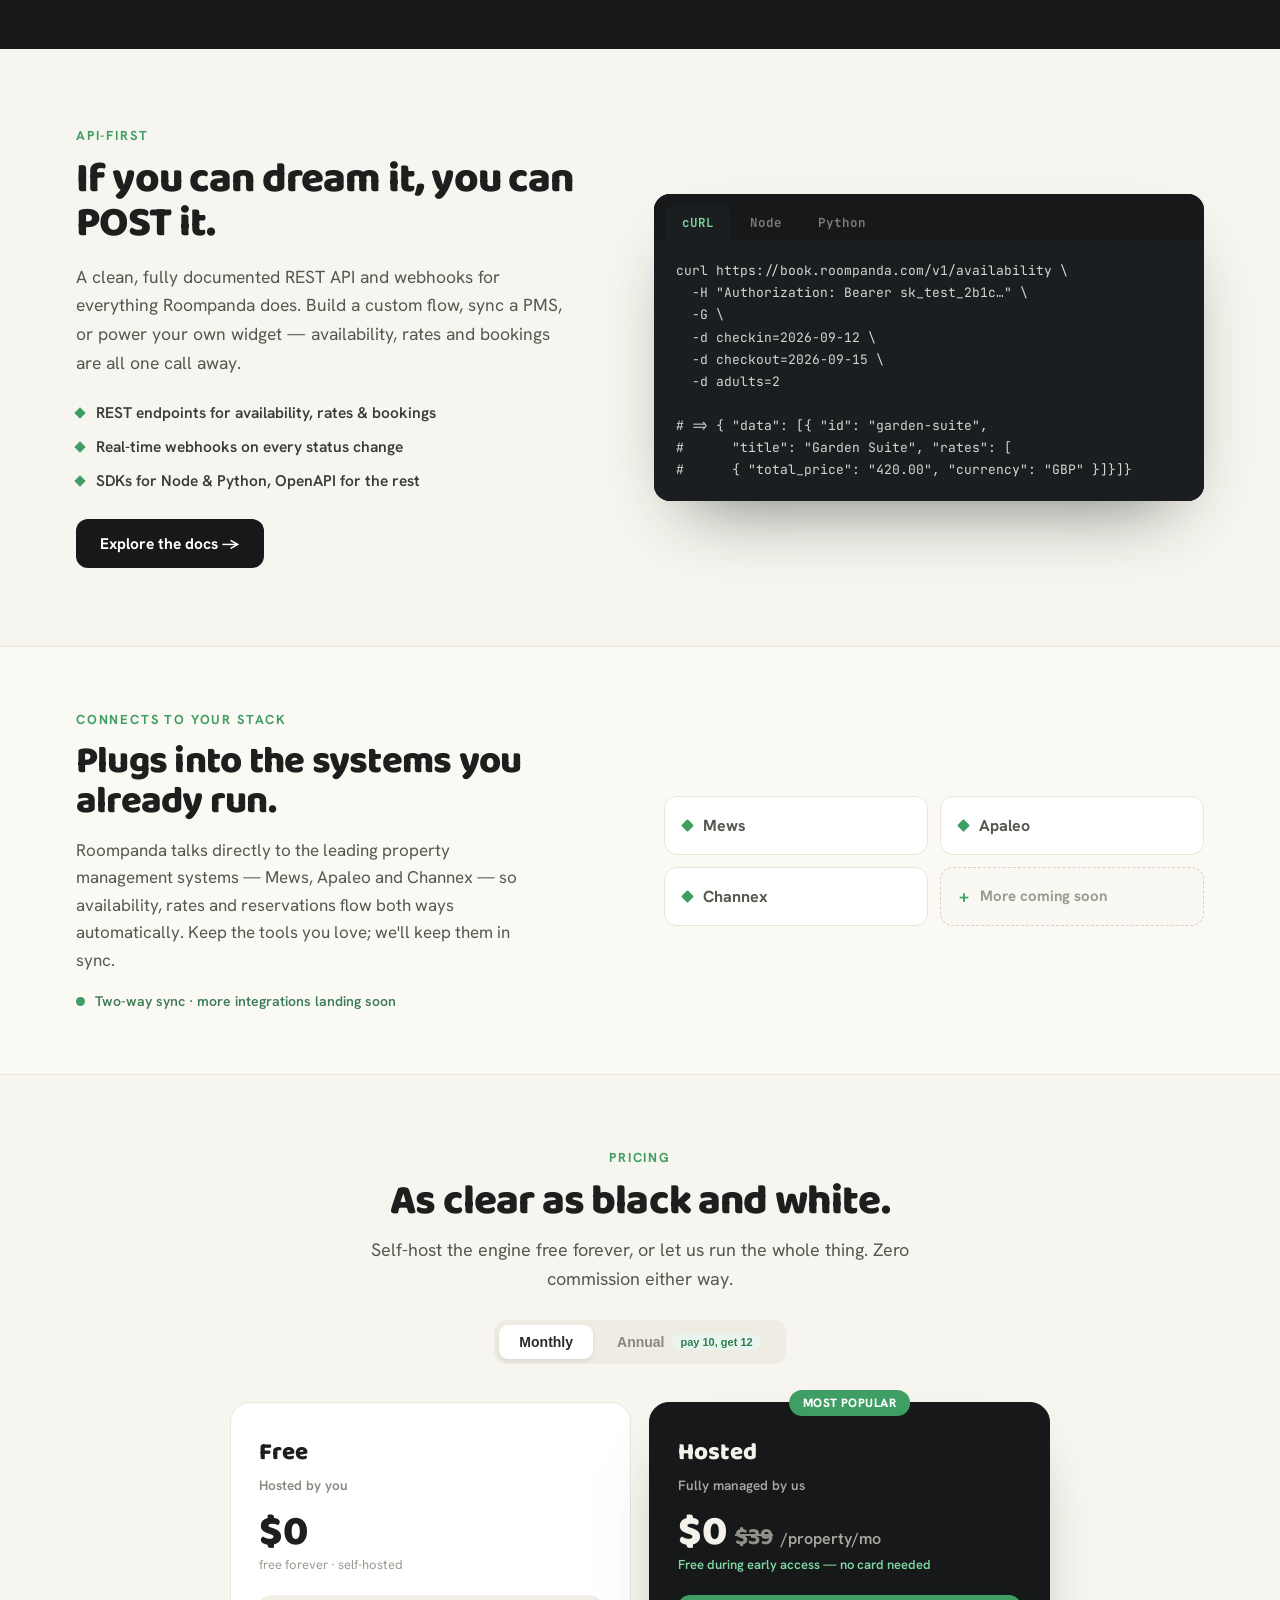
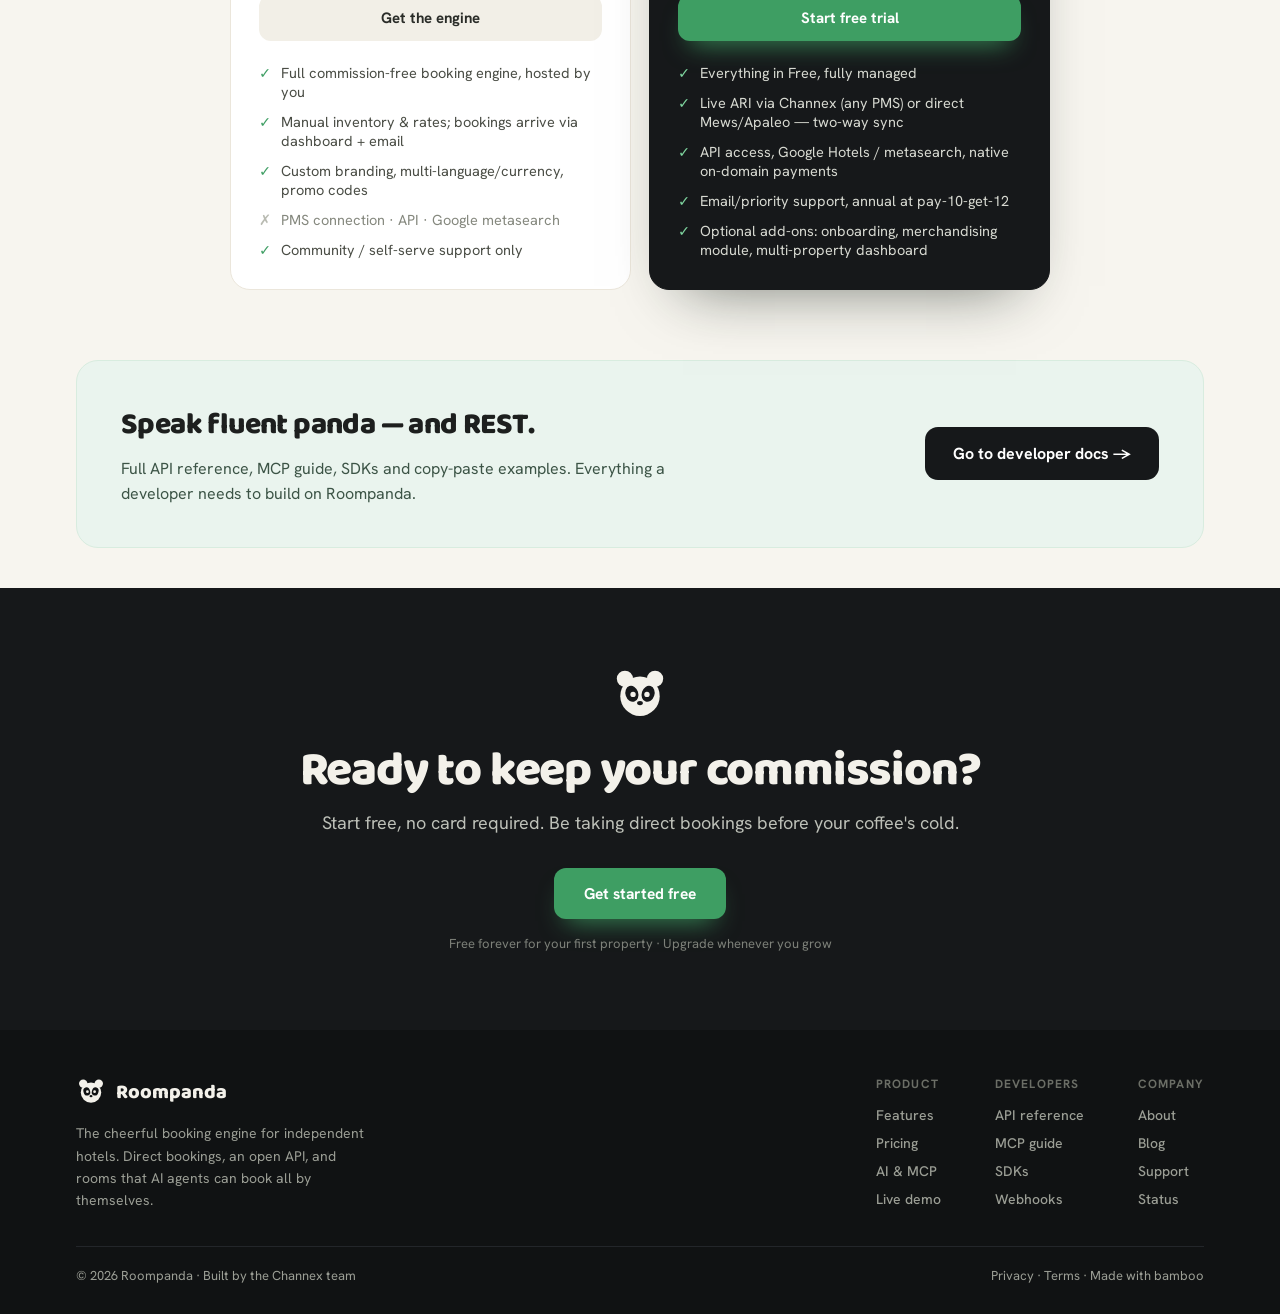
==== commit b8ddda42: "Pricing: Hosted plan free during early access Show $0 with the normal price ($39 monthly / $33 annua" ====
--- a/index.html
+++ b/index.html
@@ -400,8 +400,8 @@
         <span style="position:absolute;top:-13px;left:50%;transform:translateX(-50%);background:#3e9e63;color:#fff;font-size:12px;font-weight:800;letter-spacing:0.04em;border-radius:999px;padding:5px 14px;white-space:nowrap;">MOST POPULAR</span>
         <h3 style="font-family:'Baloo 2',cursive;font-weight:800;font-size:24px;margin:0 0 4px;">Hosted</h3>
         <div style="font-size:13.5px;color:#a7aaa1;font-weight:600;margin-bottom:18px;">Fully managed by us</div>
-        <div style="display:flex;align-items:baseline;gap:4px;margin-bottom:2px;"><span id="hostedPrice" style="font-family:'Baloo 2',cursive;font-weight:800;font-size:42px;line-height:1;">$39</span><span id="hostedPeriod" style="font-size:16px;color:#a7aaa1;font-weight:600;">/property/mo</span></div>
-        <div id="hostedSub" style="font-size:13px;color:#8e9188;margin-bottom:22px;">billed monthly</div>
+        <div style="display:flex;align-items:baseline;gap:8px;margin-bottom:2px;"><span id="hostedPrice" style="font-family:'Baloo 2',cursive;font-weight:800;font-size:42px;line-height:1;">$0</span><span id="hostedWas" style="font-family:'Baloo 2',cursive;font-weight:700;font-size:24px;line-height:1;color:#8e9188;text-decoration:line-through;">$39</span><span id="hostedPeriod" style="font-size:16px;color:#a7aaa1;font-weight:600;">/property/mo</span></div>
+        <div id="hostedSub" style="font-size:13px;color:#7fd6a0;font-weight:600;margin-bottom:22px;">Free during early access — no card needed</div>
         <a class="btn-green" href="https://book.roompanda.com/admin/login" style="display:block;text-align:center;background:#3e9e63;color:#fff;font-size:15px;font-weight:700;border-radius:12px;padding:13px;margin-bottom:22px;box-shadow:0 14px 26px -12px rgba(62,158,99,0.9);">Start free trial</a>
         <div style="display:flex;flex-direction:column;gap:11px;font-size:14.5px;color:#d7d9d1;">
           <div style="display:flex;gap:10px;"><span style="color:#7fd6a0;font-weight:800;">✓</span>Everything in Free, fully managed</div>
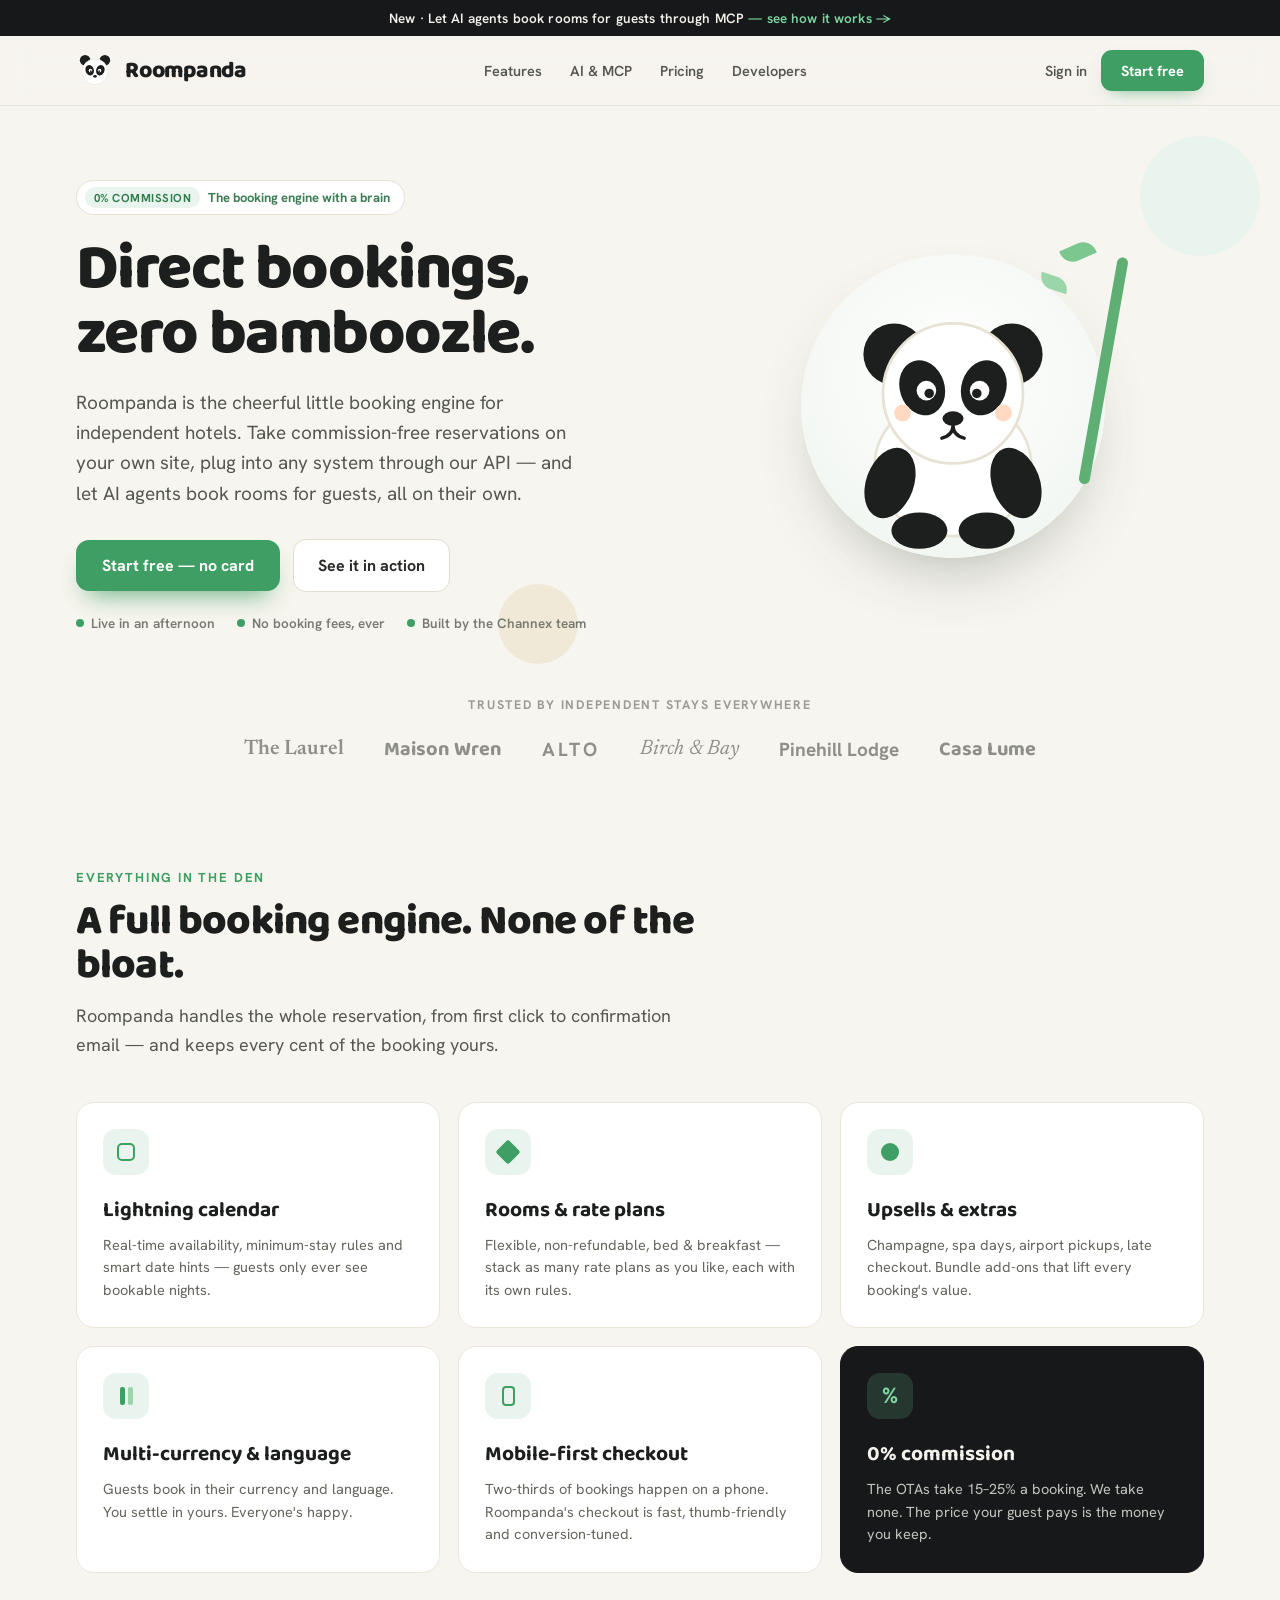
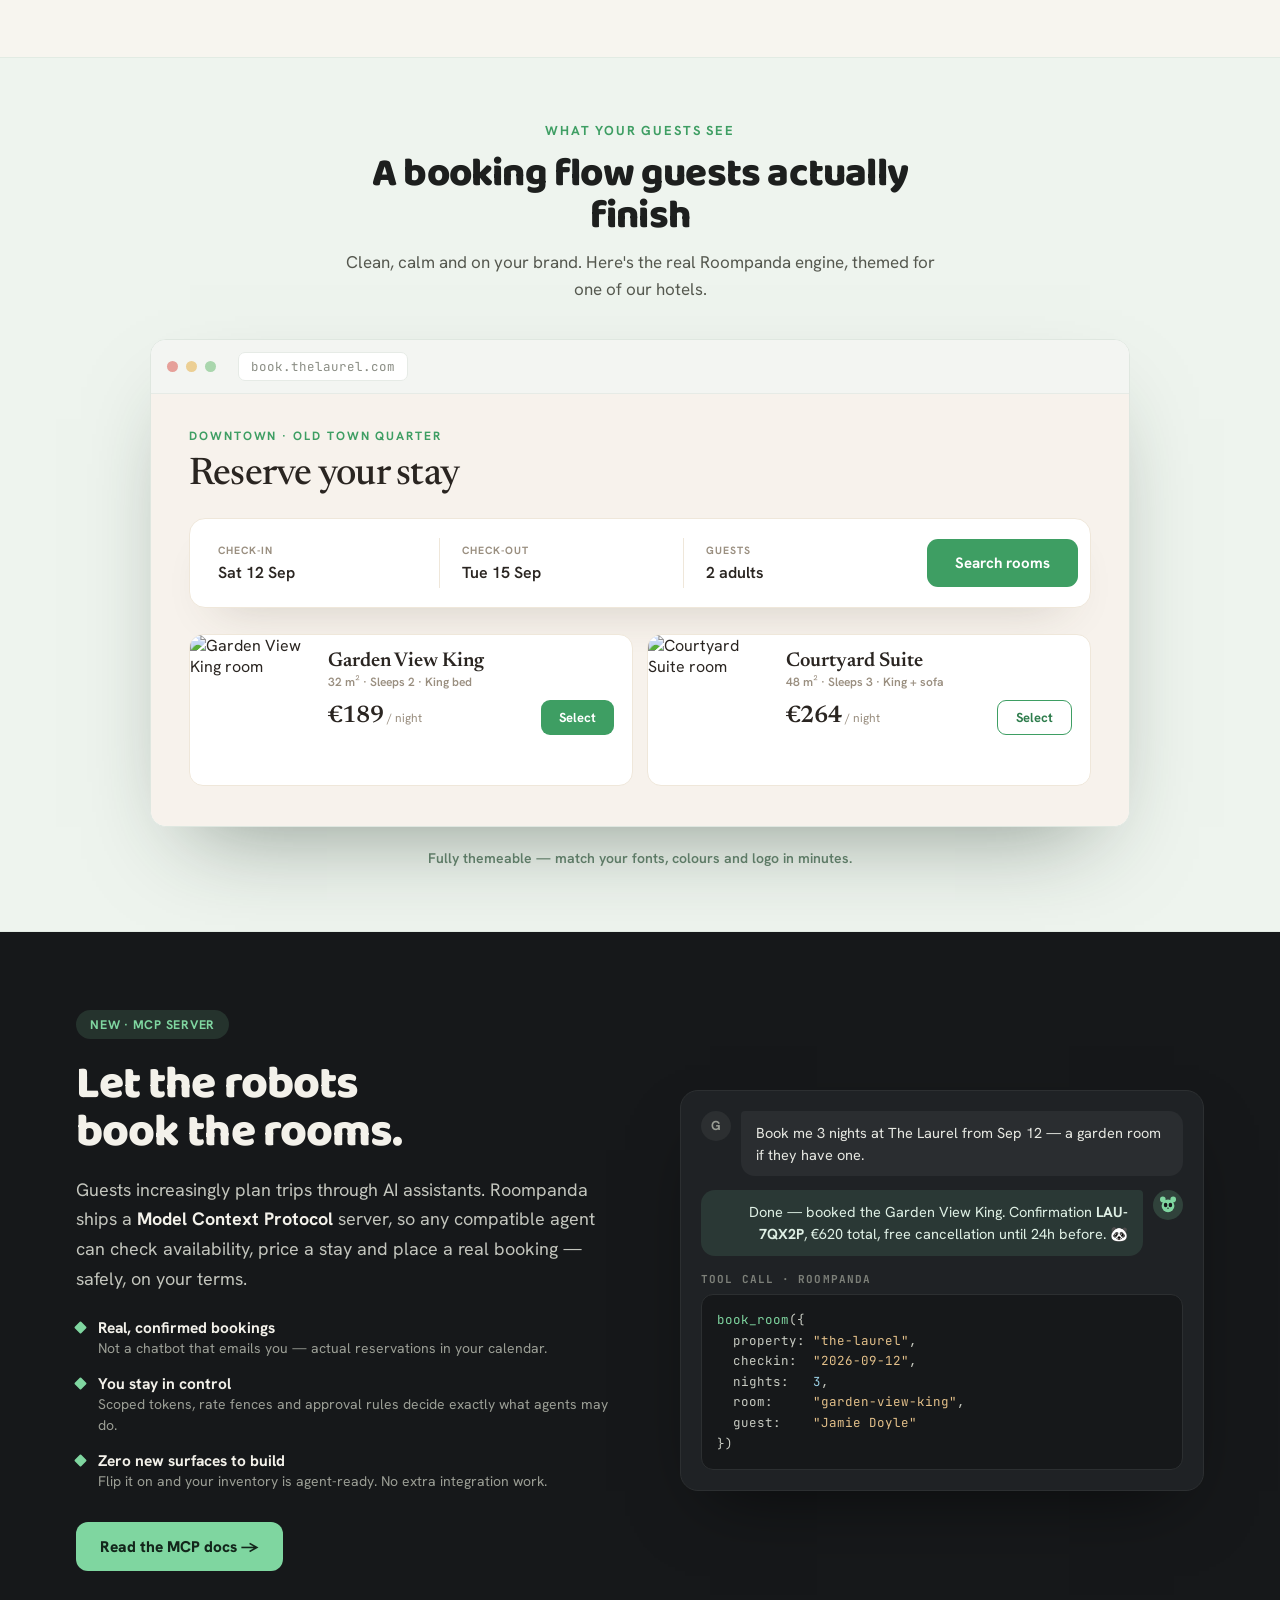
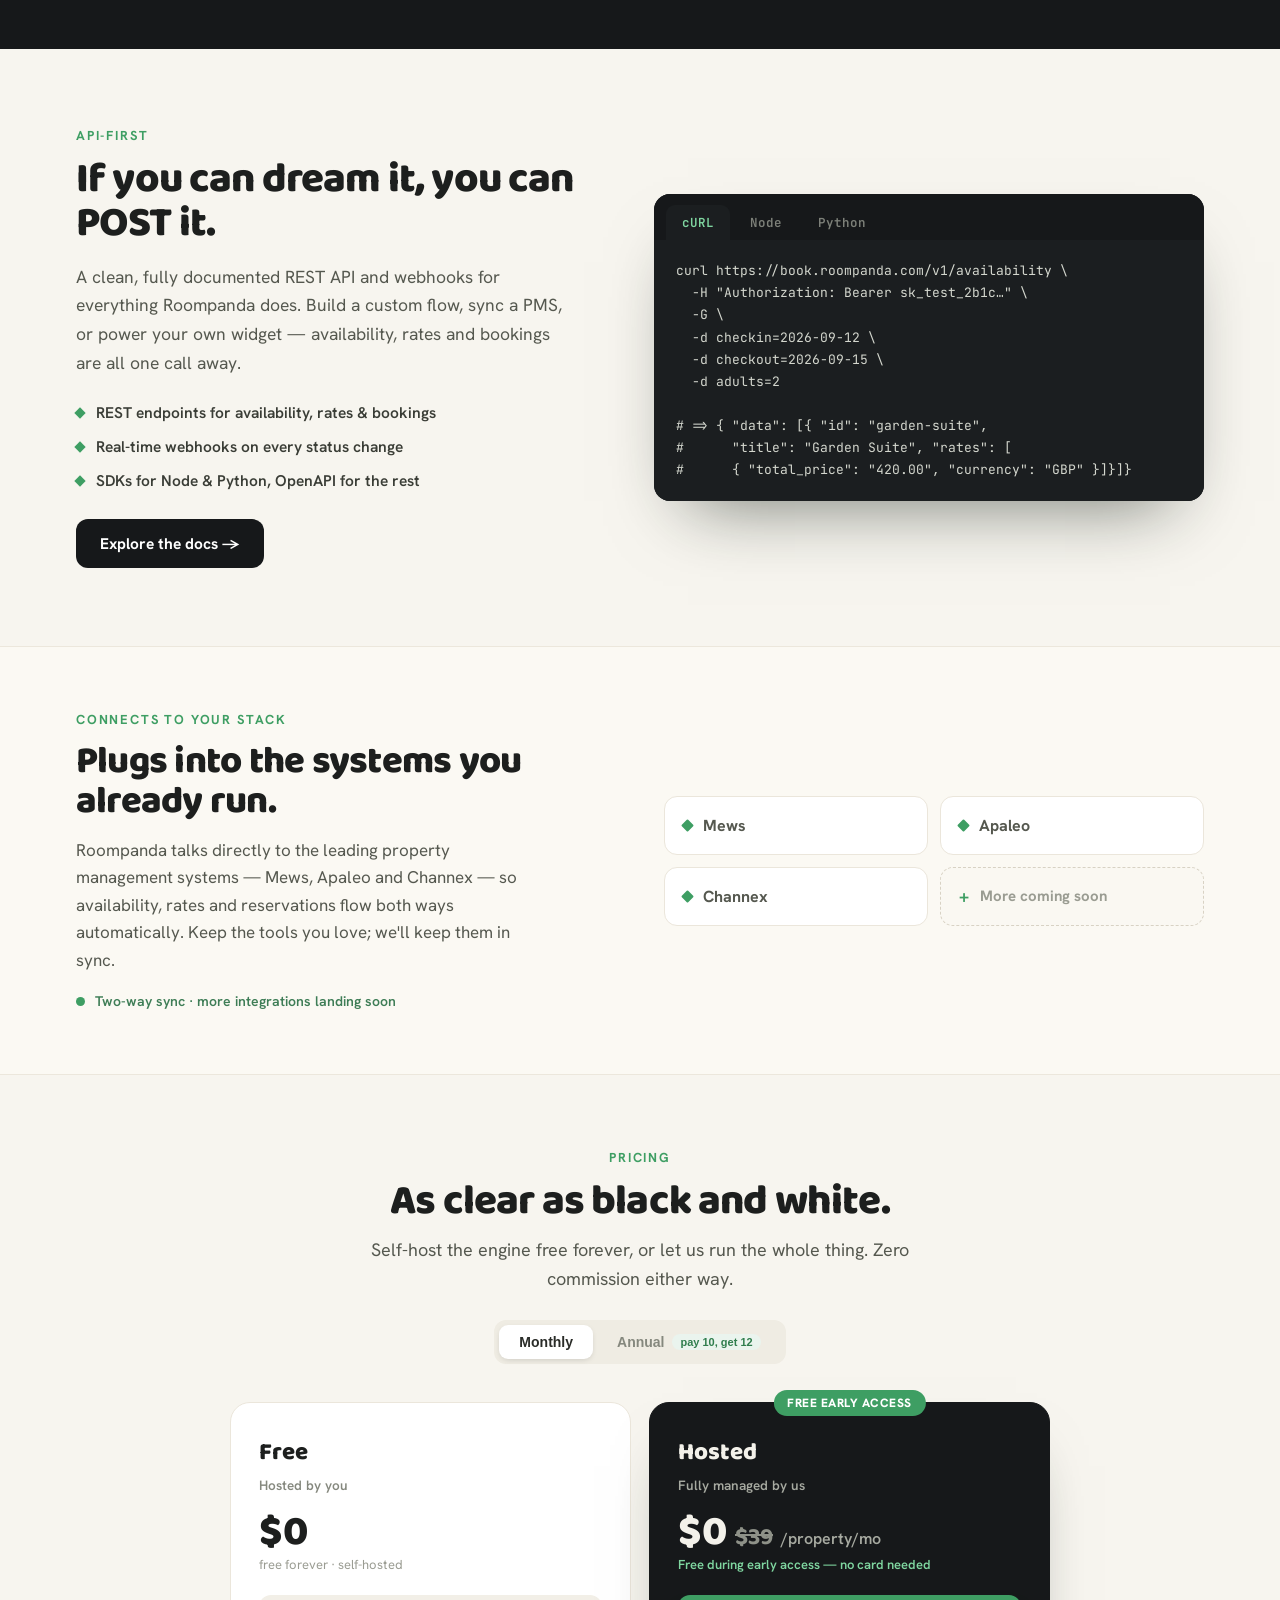
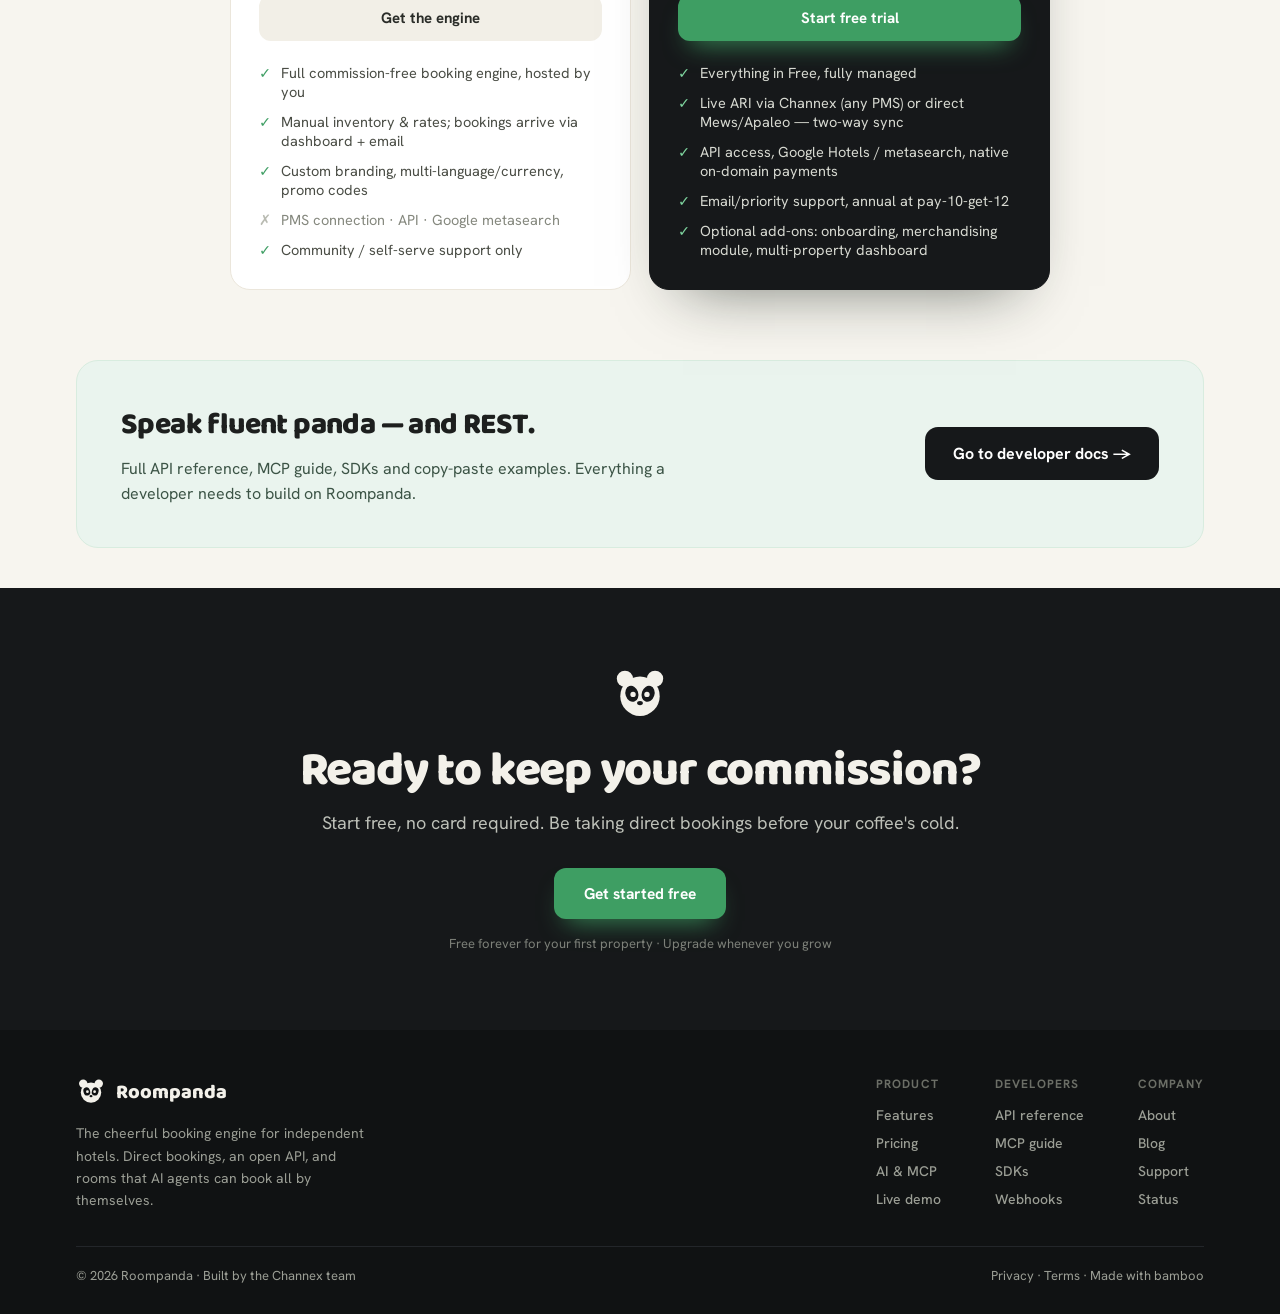
==== commit ee517b18: "Pricing: change Hosted pill to "FREE EARLY ACCESS" Co-Authored-By: Claude Opus 4.8 <noreply@anthropi" ====
--- a/index.html
+++ b/index.html
@@ -397,7 +397,7 @@
 
       <!-- Hosted (highlight) -->
       <div style="background:#16181a;border:1px solid #16181a;border-radius:20px;padding:30px 28px;color:#f3f1ea;position:relative;box-shadow:0 30px 60px -34px rgba(20,30,22,0.6);">
-        <span style="position:absolute;top:-13px;left:50%;transform:translateX(-50%);background:#3e9e63;color:#fff;font-size:12px;font-weight:800;letter-spacing:0.04em;border-radius:999px;padding:5px 14px;white-space:nowrap;">MOST POPULAR</span>
+        <span style="position:absolute;top:-13px;left:50%;transform:translateX(-50%);background:#3e9e63;color:#fff;font-size:12px;font-weight:800;letter-spacing:0.04em;border-radius:999px;padding:5px 14px;white-space:nowrap;">FREE EARLY ACCESS</span>
         <h3 style="font-family:'Baloo 2',cursive;font-weight:800;font-size:24px;margin:0 0 4px;">Hosted</h3>
         <div style="font-size:13.5px;color:#a7aaa1;font-weight:600;margin-bottom:18px;">Fully managed by us</div>
         <div style="display:flex;align-items:baseline;gap:8px;margin-bottom:2px;"><span id="hostedPrice" style="font-family:'Baloo 2',cursive;font-weight:800;font-size:42px;line-height:1;">$0</span><span id="hostedWas" style="font-family:'Baloo 2',cursive;font-weight:700;font-size:24px;line-height:1;color:#8e9188;text-decoration:line-through;">$39</span><span id="hostedPeriod" style="font-size:16px;color:#a7aaa1;font-weight:600;">/property/mo</span></div>
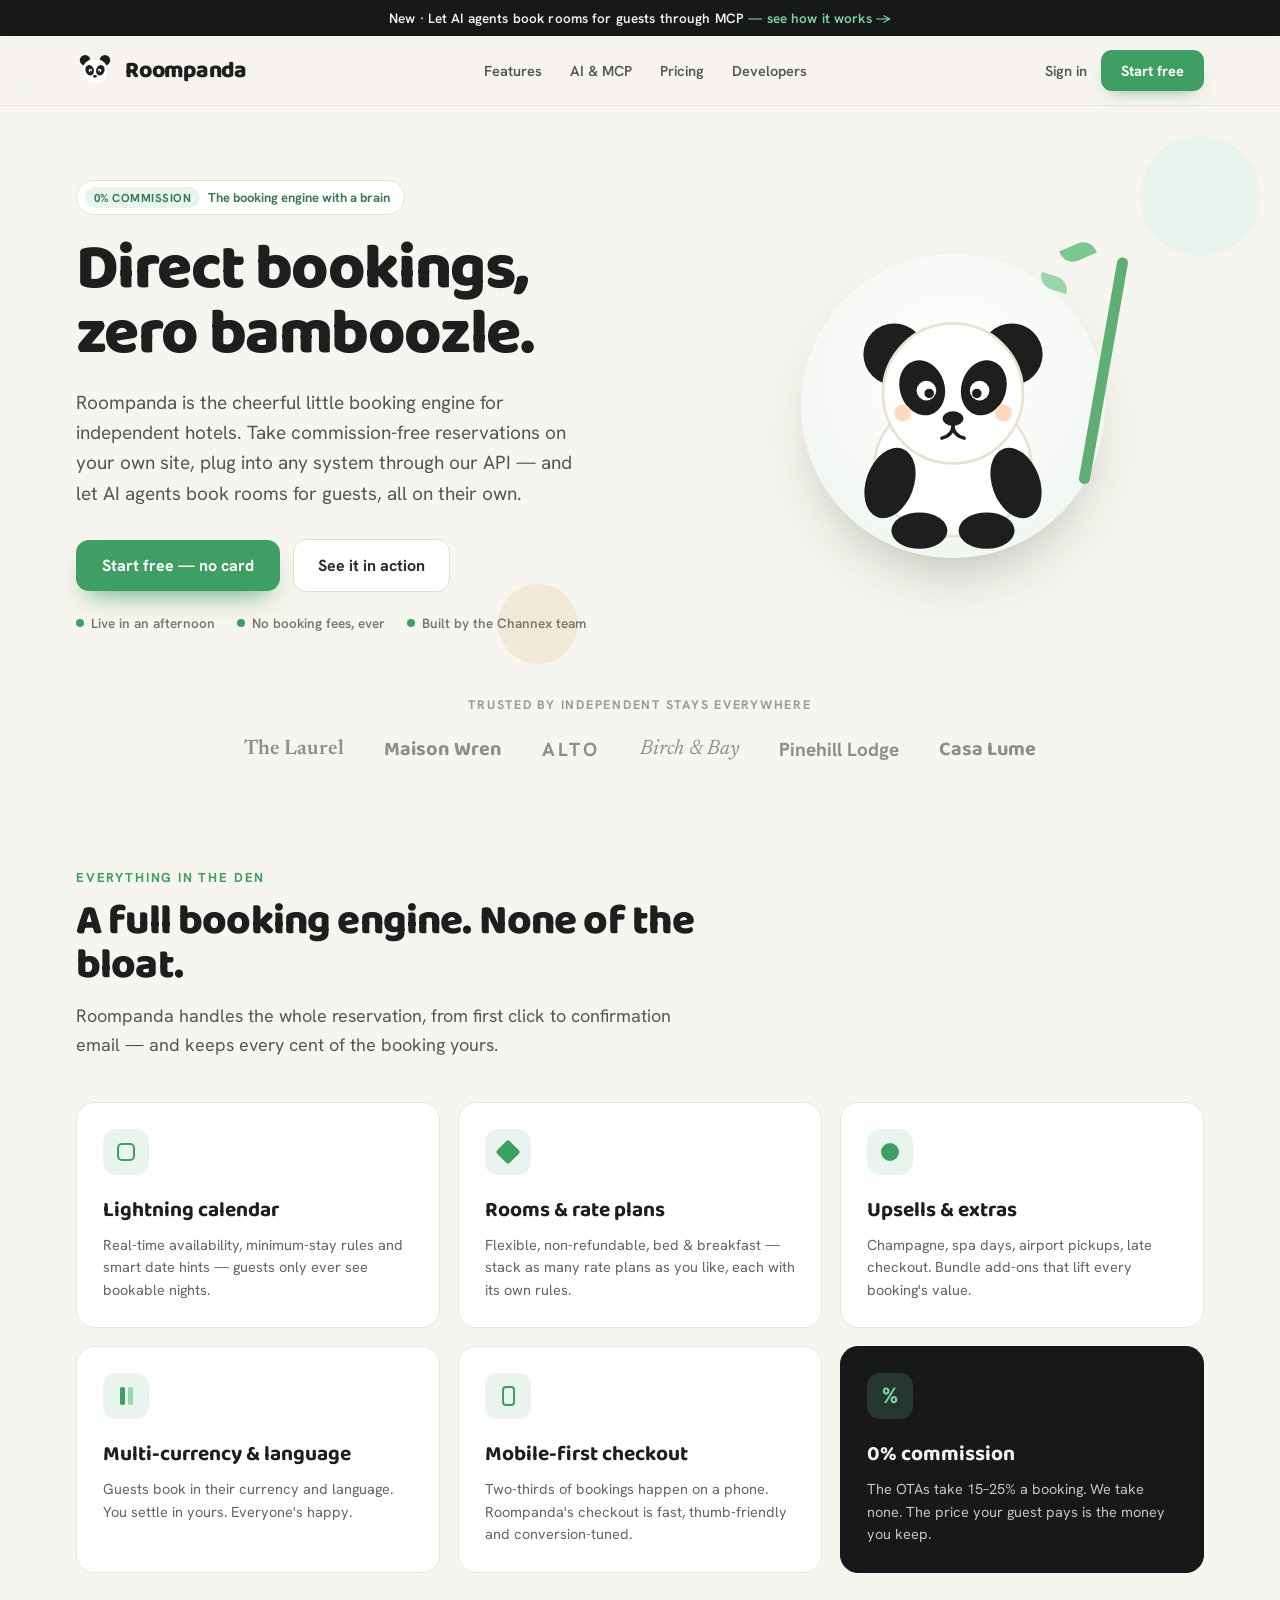
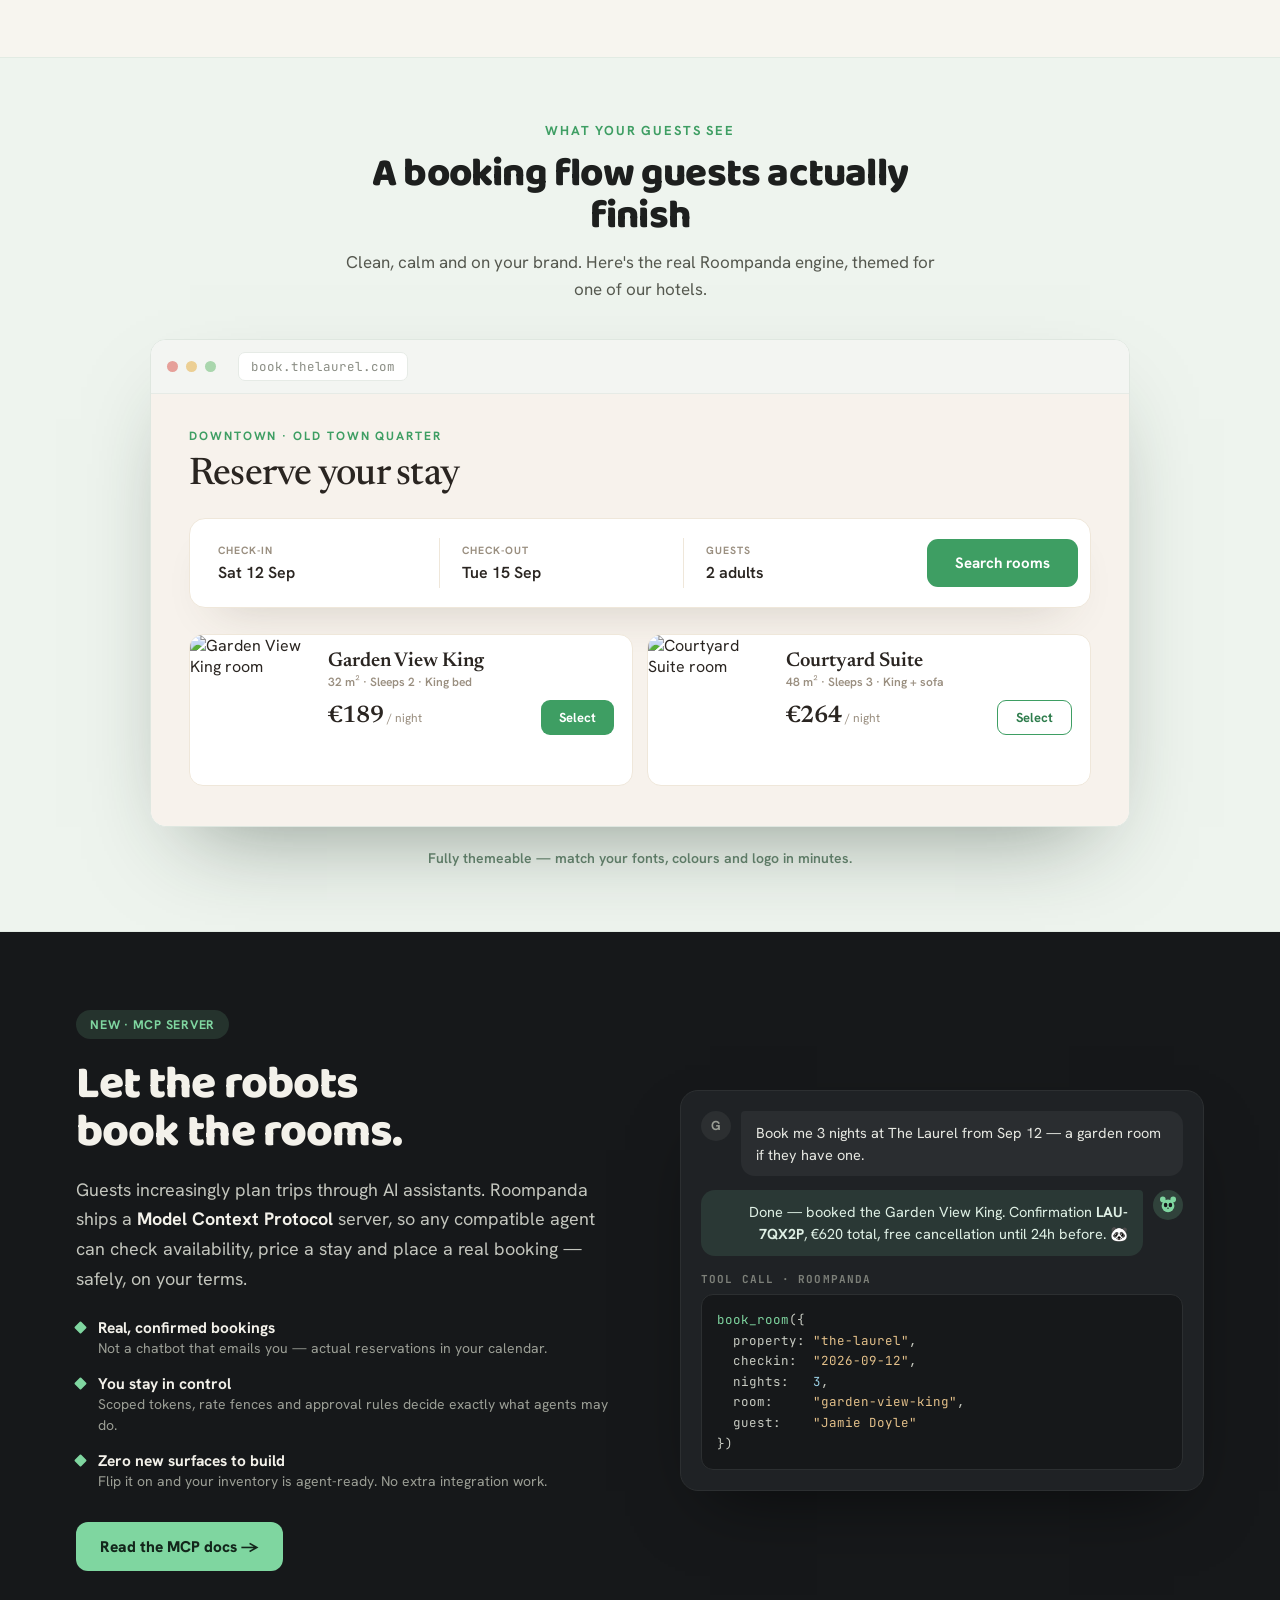
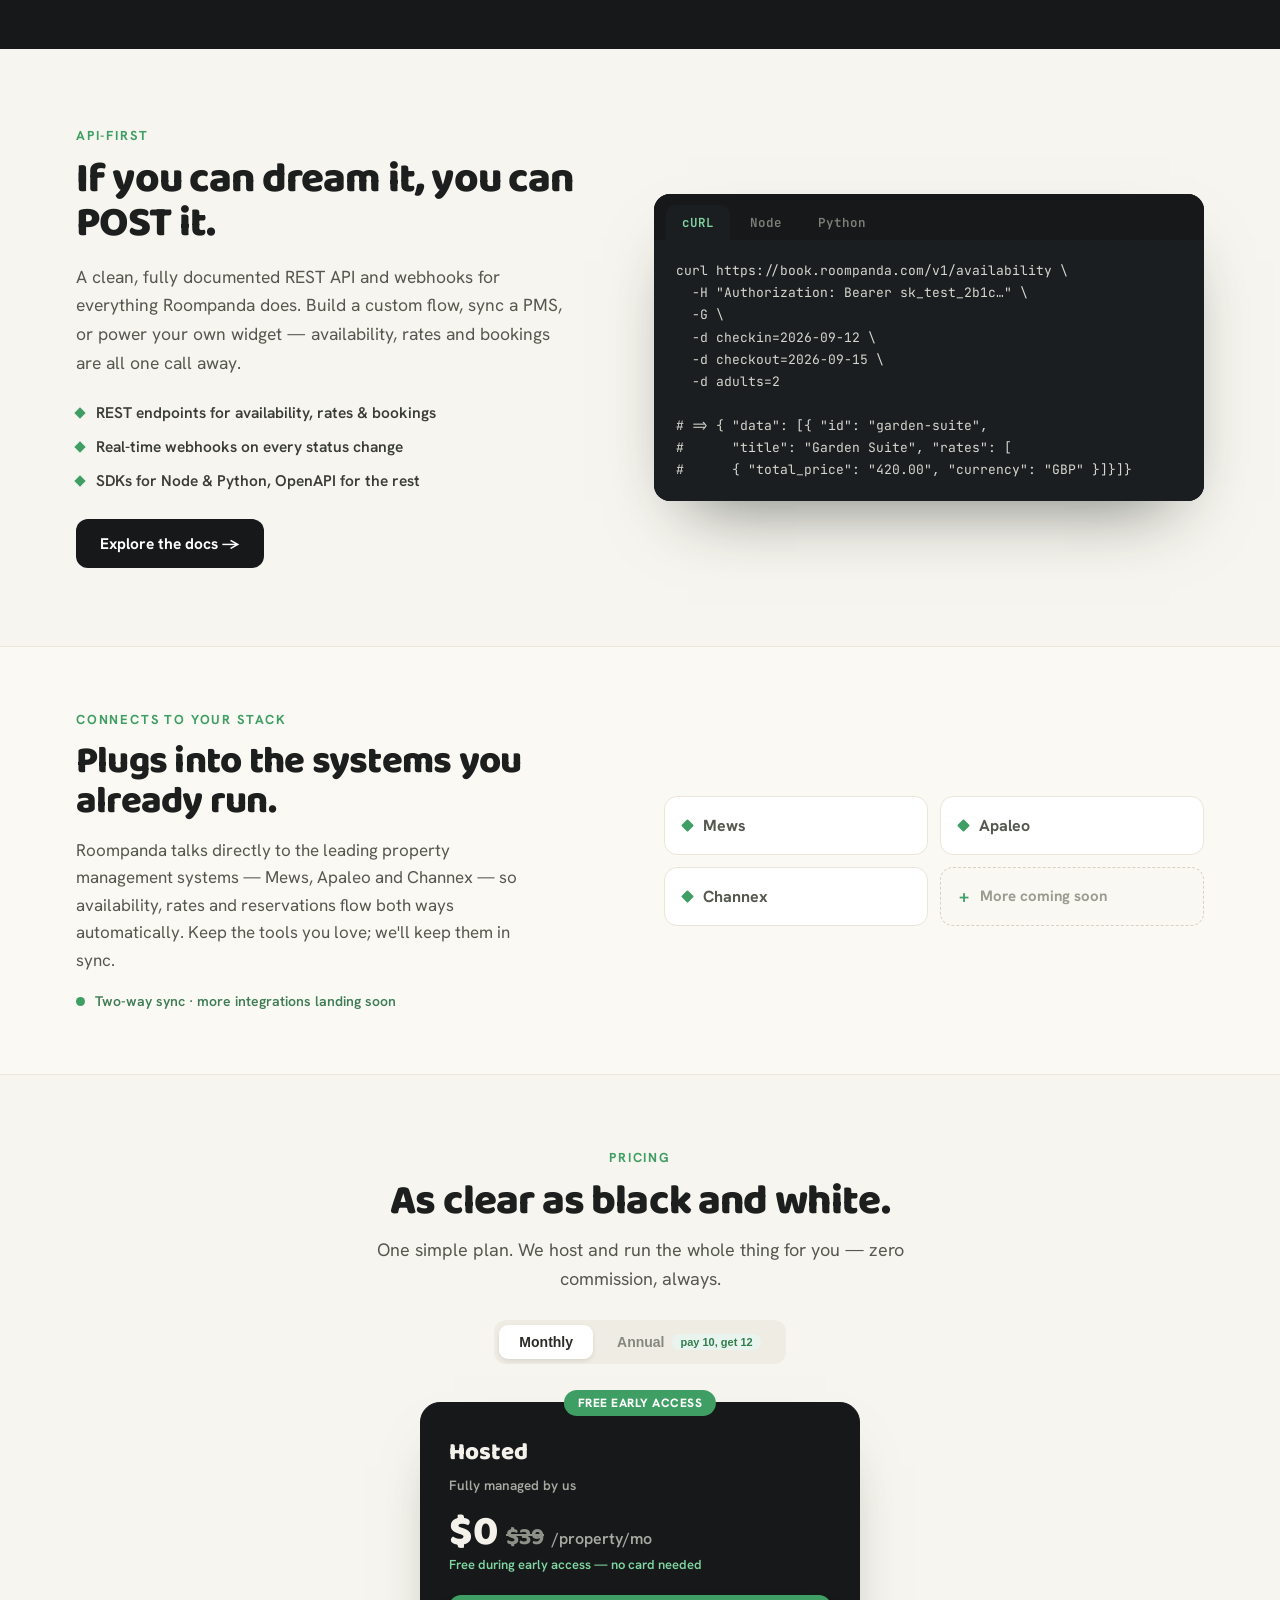
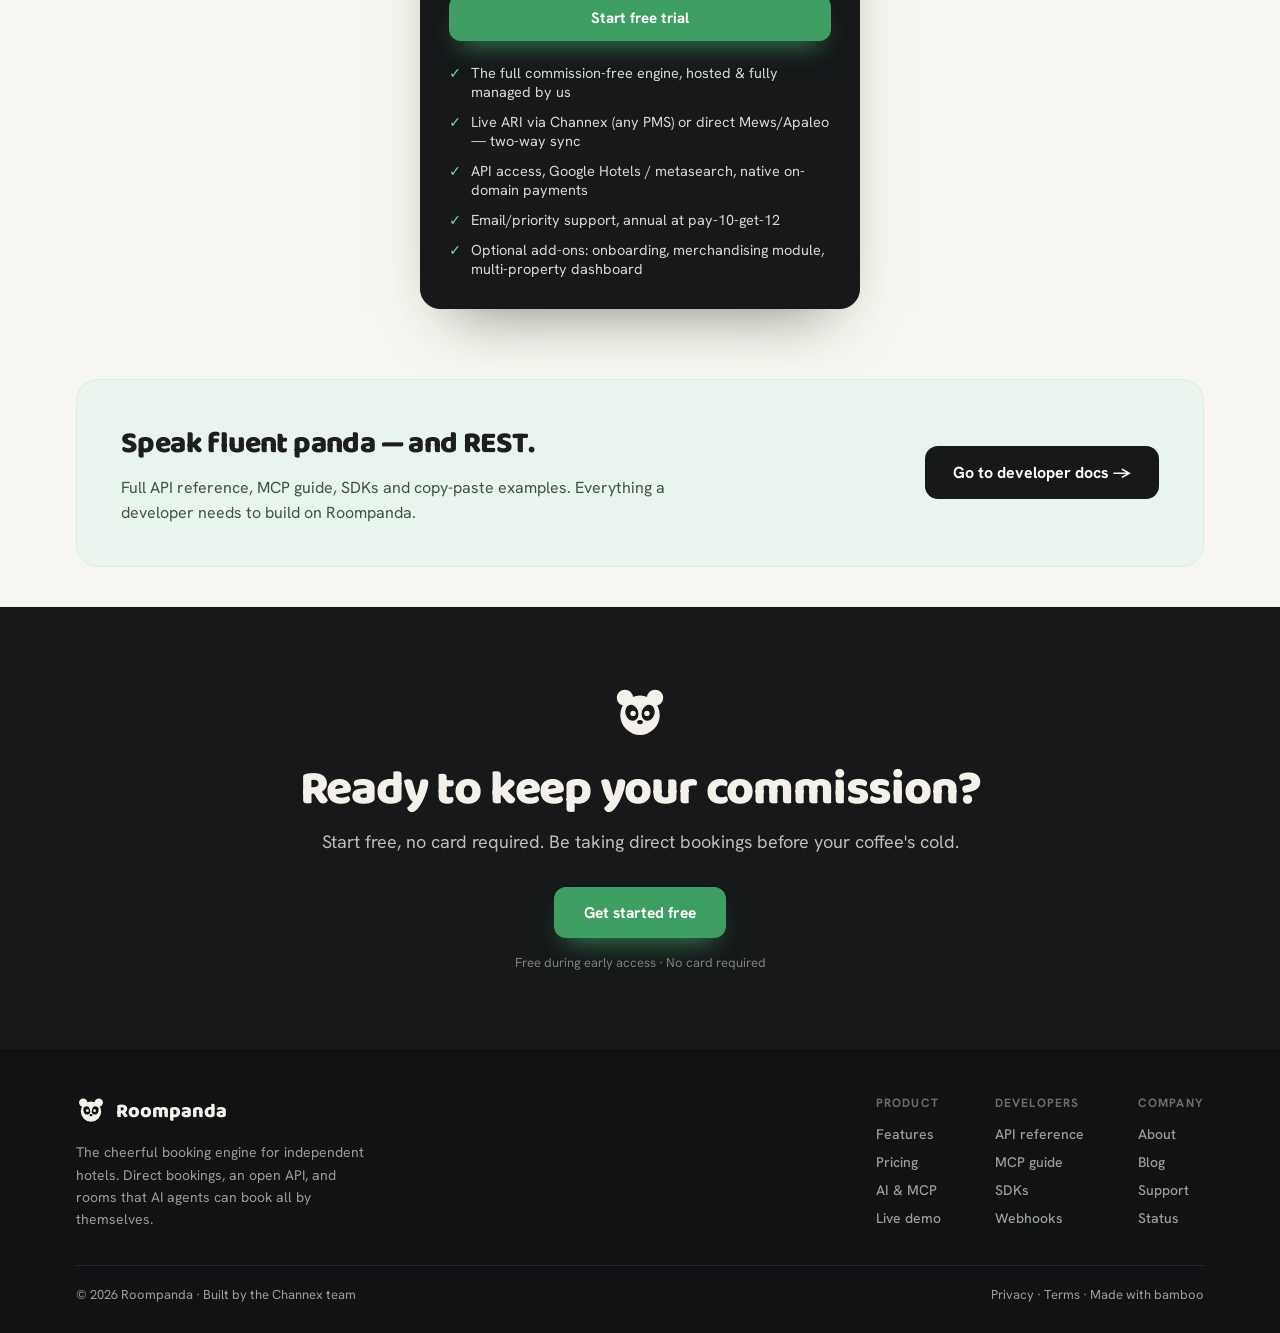
==== commit 2eb22581: "Pricing: drop the free/self-hosted plan Remove the Free (self-hosted) card and center the single Hos" ====
--- a/index.html
+++ b/index.html
@@ -368,7 +368,7 @@
     <div style="text-align:center;max-width:620px;margin:0 auto 14px;">
       <div style="font-size:13px;letter-spacing:0.14em;text-transform:uppercase;color:#3e9e63;font-weight:700;margin-bottom:14px;">Pricing</div>
       <h2 class="section-h2" style="font-family:'Baloo 2',cursive;font-weight:800;font-size:42px;line-height:1.05;letter-spacing:-0.02em;margin:0 0 12px;">As clear as black and white.</h2>
-      <p style="font-size:18px;line-height:1.6;color:#55584f;margin:0 0 26px;">Self-host the engine free forever, or let us run the whole thing. Zero commission either way.</p>
+      <p style="font-size:18px;line-height:1.6;color:#55584f;margin:0 0 26px;">One simple plan. We host and run the whole thing for you — zero commission, always.</p>
     </div>
 
     <div style="display:flex;justify-content:center;margin-bottom:38px;">
@@ -378,23 +378,7 @@
       </div>
     </div>
 
-    <div style="display:grid;grid-template-columns:repeat(auto-fit,minmax(300px,1fr));gap:18px;align-items:start;max-width:820px;margin:0 auto;">
-      <!-- Free / self-hosted -->
-      <div style="background:#fff;border:1px solid #ebe6db;border-radius:20px;padding:30px 28px;">
-        <h3 style="font-family:'Baloo 2',cursive;font-weight:800;font-size:24px;margin:0 0 4px;">Free</h3>
-        <div style="font-size:13.5px;color:#85887e;font-weight:600;margin-bottom:18px;">Hosted by you</div>
-        <div style="display:flex;align-items:baseline;gap:4px;margin-bottom:2px;"><span style="font-family:'Baloo 2',cursive;font-weight:800;font-size:42px;line-height:1;">$0</span></div>
-        <div style="font-size:13px;color:#9a9c92;margin-bottom:22px;">free forever · self-hosted</div>
-        <a class="btn-light" href="https://book.roompanda.com/admin/login" style="display:block;text-align:center;background:#f2efe7;color:#2a2c28;font-size:15px;font-weight:700;border-radius:12px;padding:13px;margin-bottom:22px;">Get the engine</a>
-        <div style="display:flex;flex-direction:column;gap:11px;font-size:14.5px;color:#4a4d45;">
-          <div style="display:flex;gap:10px;"><span style="color:#3e9e63;font-weight:800;">✓</span>Full commission-free booking engine, hosted by you</div>
-          <div style="display:flex;gap:10px;"><span style="color:#3e9e63;font-weight:800;">✓</span>Manual inventory &amp; rates; bookings arrive via dashboard + email</div>
-          <div style="display:flex;gap:10px;"><span style="color:#3e9e63;font-weight:800;">✓</span>Custom branding, multi-language/currency, promo codes</div>
-          <div style="display:flex;gap:10px;"><span style="color:#b9bbb2;font-weight:800;">✗</span><span style="color:#85887e;">PMS connection · API · Google metasearch</span></div>
-          <div style="display:flex;gap:10px;"><span style="color:#3e9e63;font-weight:800;">✓</span>Community / self-serve support only</div>
-        </div>
-      </div>
-
+    <div style="max-width:440px;margin:0 auto;">
       <!-- Hosted (highlight) -->
       <div style="background:#16181a;border:1px solid #16181a;border-radius:20px;padding:30px 28px;color:#f3f1ea;position:relative;box-shadow:0 30px 60px -34px rgba(20,30,22,0.6);">
         <span style="position:absolute;top:-13px;left:50%;transform:translateX(-50%);background:#3e9e63;color:#fff;font-size:12px;font-weight:800;letter-spacing:0.04em;border-radius:999px;padding:5px 14px;white-space:nowrap;">FREE EARLY ACCESS</span>
@@ -404,7 +388,7 @@
         <div id="hostedSub" style="font-size:13px;color:#7fd6a0;font-weight:600;margin-bottom:22px;">Free during early access — no card needed</div>
         <a class="btn-green" href="https://book.roompanda.com/admin/login" style="display:block;text-align:center;background:#3e9e63;color:#fff;font-size:15px;font-weight:700;border-radius:12px;padding:13px;margin-bottom:22px;box-shadow:0 14px 26px -12px rgba(62,158,99,0.9);">Start free trial</a>
         <div style="display:flex;flex-direction:column;gap:11px;font-size:14.5px;color:#d7d9d1;">
-          <div style="display:flex;gap:10px;"><span style="color:#7fd6a0;font-weight:800;">✓</span>Everything in Free, fully managed</div>
+          <div style="display:flex;gap:10px;"><span style="color:#7fd6a0;font-weight:800;">✓</span>The full commission-free engine, hosted &amp; fully managed by us</div>
           <div style="display:flex;gap:10px;"><span style="color:#7fd6a0;font-weight:800;">✓</span>Live ARI via Channex (any PMS) or direct Mews/Apaleo — two-way sync</div>
           <div style="display:flex;gap:10px;"><span style="color:#7fd6a0;font-weight:800;">✓</span>API access, Google Hotels / metasearch, native on-domain payments</div>
           <div style="display:flex;gap:10px;"><span style="color:#7fd6a0;font-weight:800;">✓</span>Email/priority support, annual at pay-10-get-12</div>
@@ -441,7 +425,7 @@
       <h2 class="section-h2" style="font-family:'Baloo 2',cursive;font-weight:800;font-size:48px;line-height:1.04;letter-spacing:-0.025em;margin:0 0 14px;">Ready to keep your commission?</h2>
       <p style="font-size:18px;line-height:1.6;color:#bdc0b8;margin:0 0 30px;">Start free, no card required. Be taking direct bookings before your coffee's cold.</p>
       <a class="btn-green" href="https://book.roompanda.com/admin/login" style="display:inline-block;background:#3e9e63;color:#fff;font-size:15.5px;font-weight:700;border-radius:12px;padding:15px 30px;white-space:nowrap;box-shadow:0 14px 26px -12px rgba(62,158,99,0.85);">Get started free</a>
-      <div style="font-size:13px;color:#7d8079;margin-top:16px;">Free forever for your first property · Upgrade whenever you grow</div>
+      <div style="font-size:13px;color:#7d8079;margin-top:16px;">Free during early access · No card required</div>
     </div>
   </section>
 
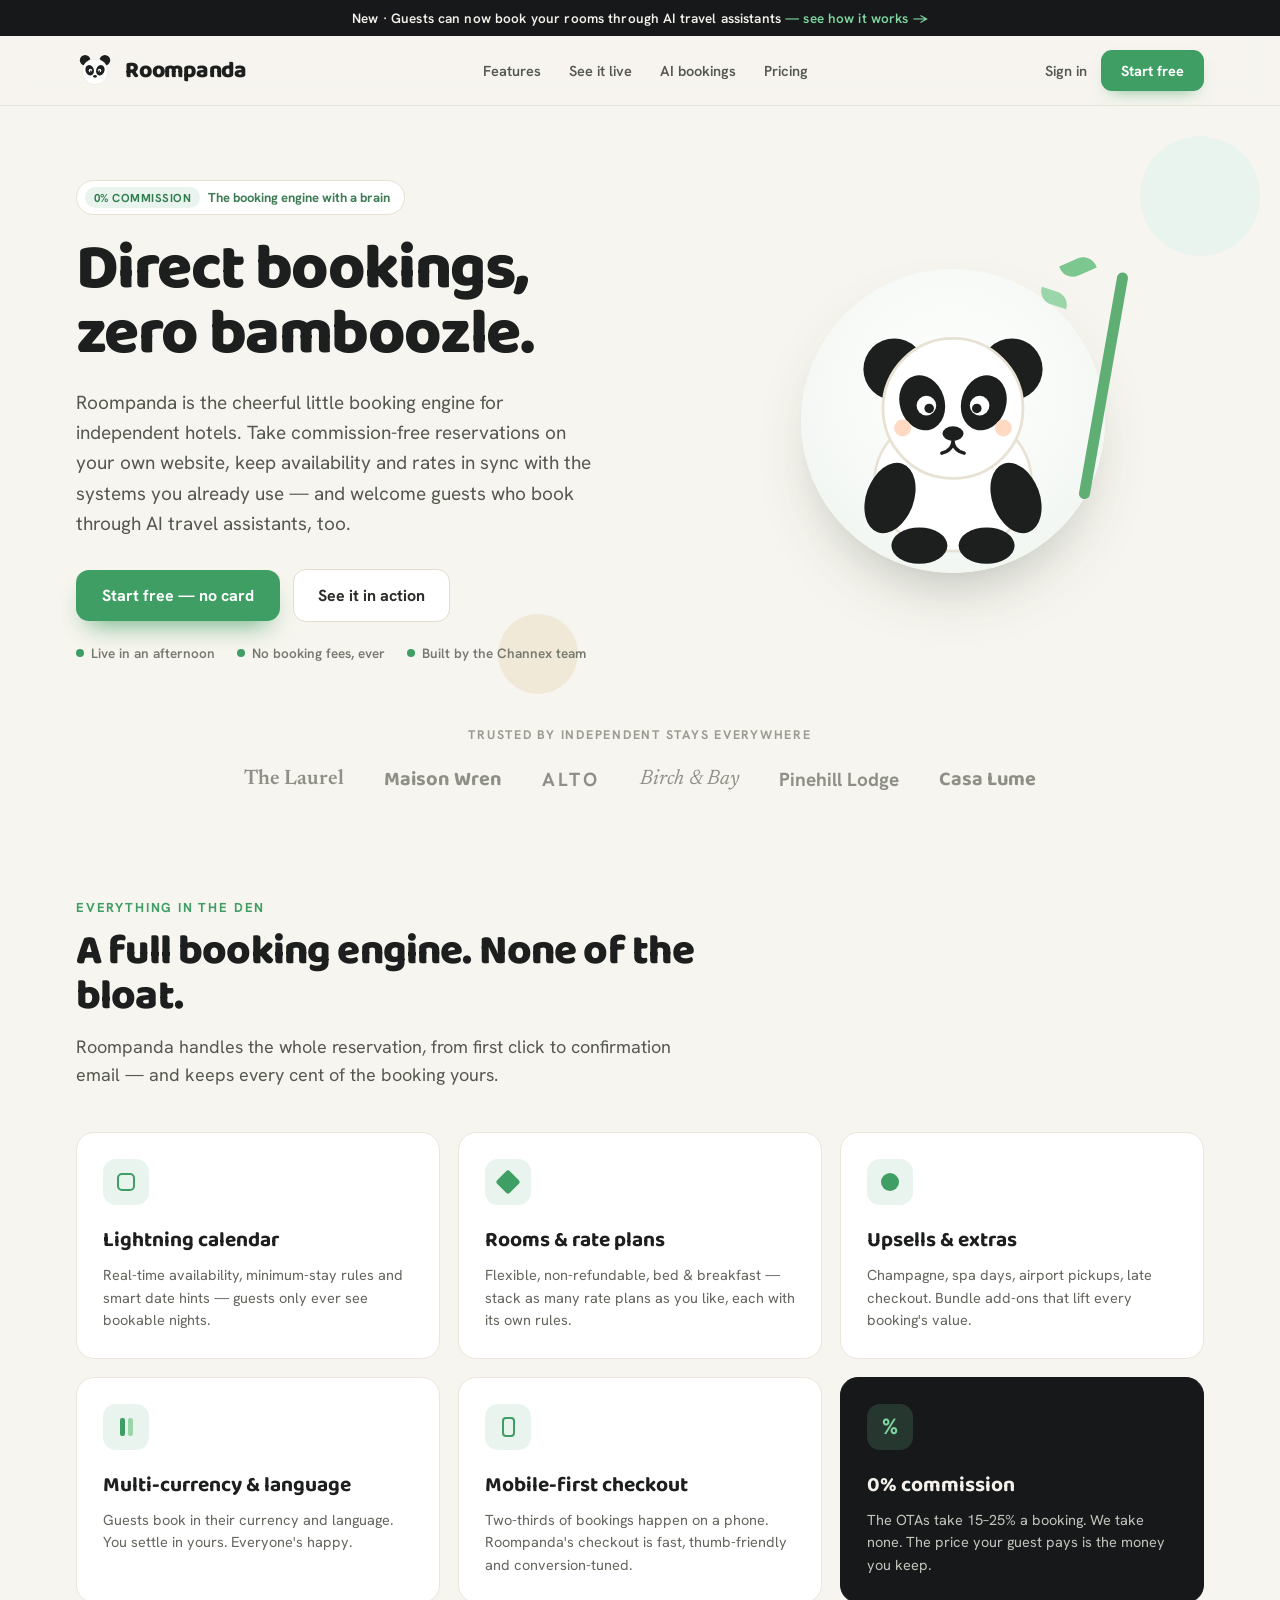
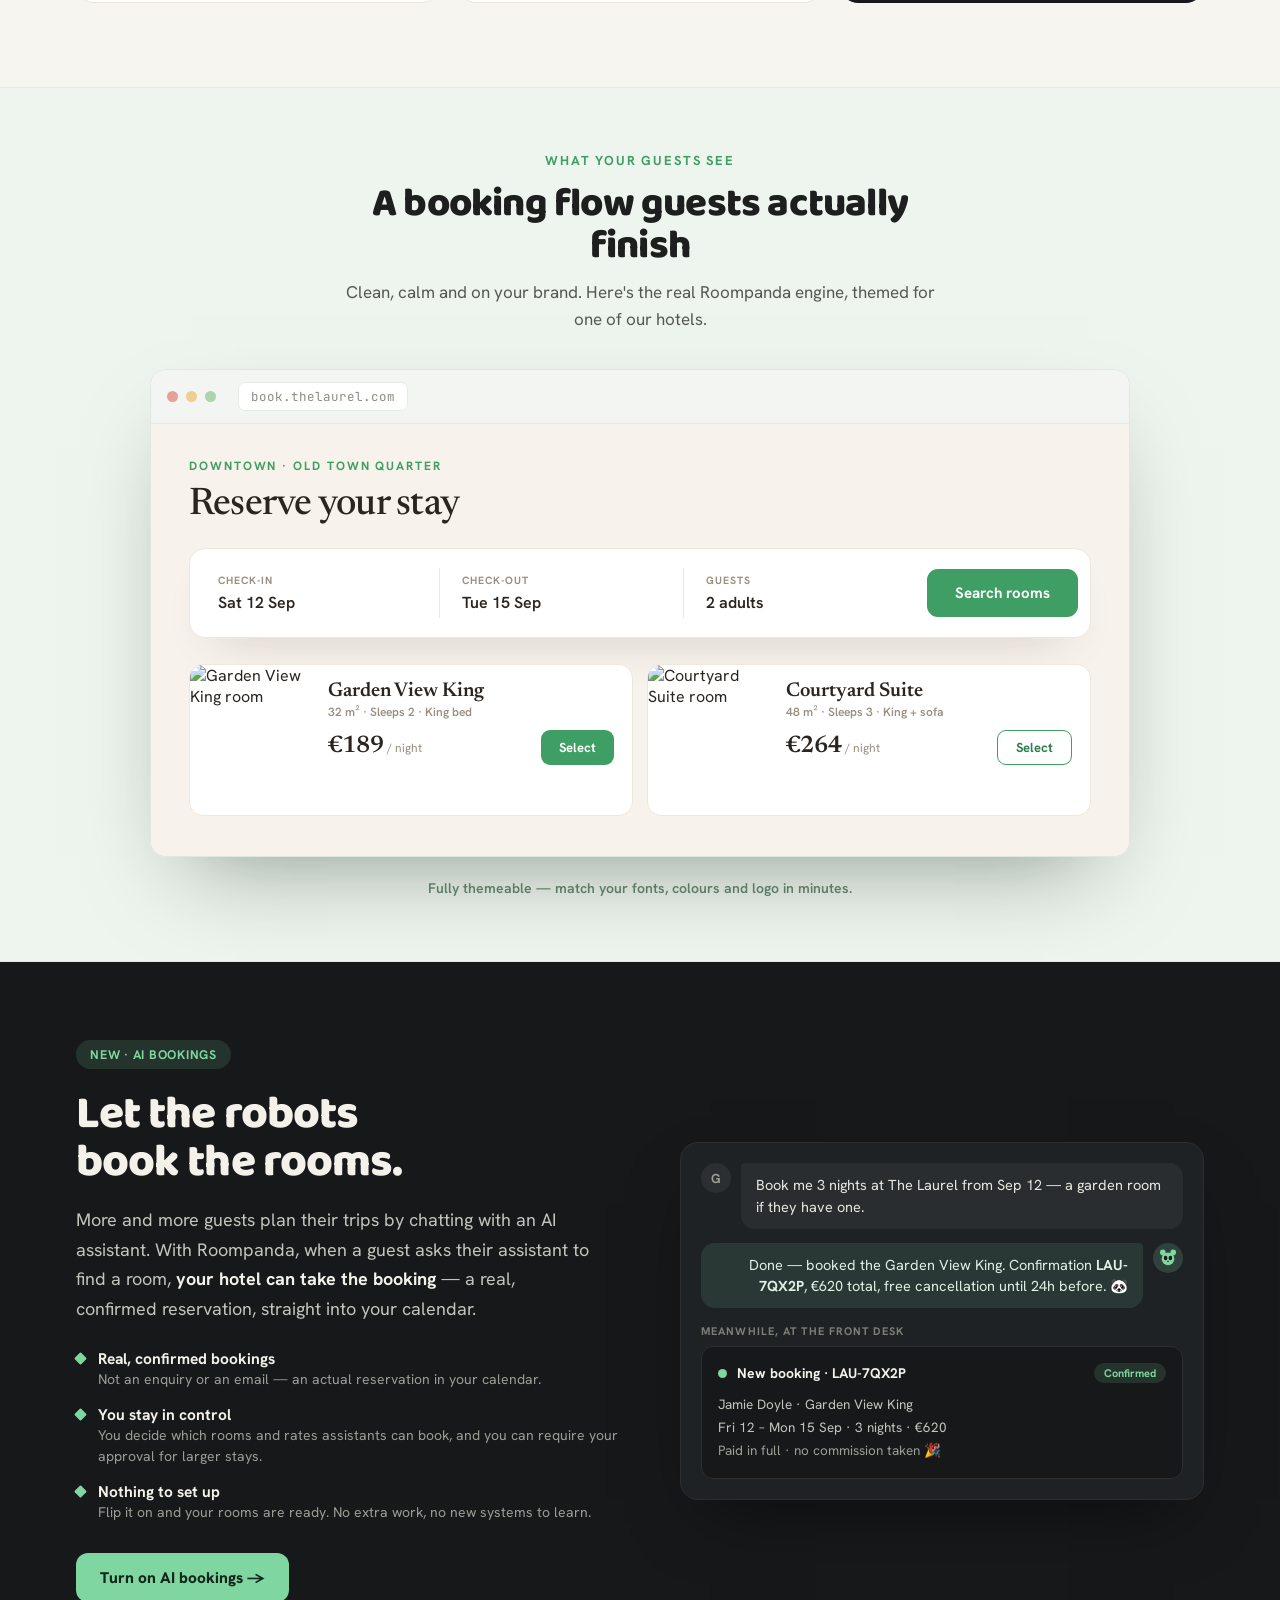
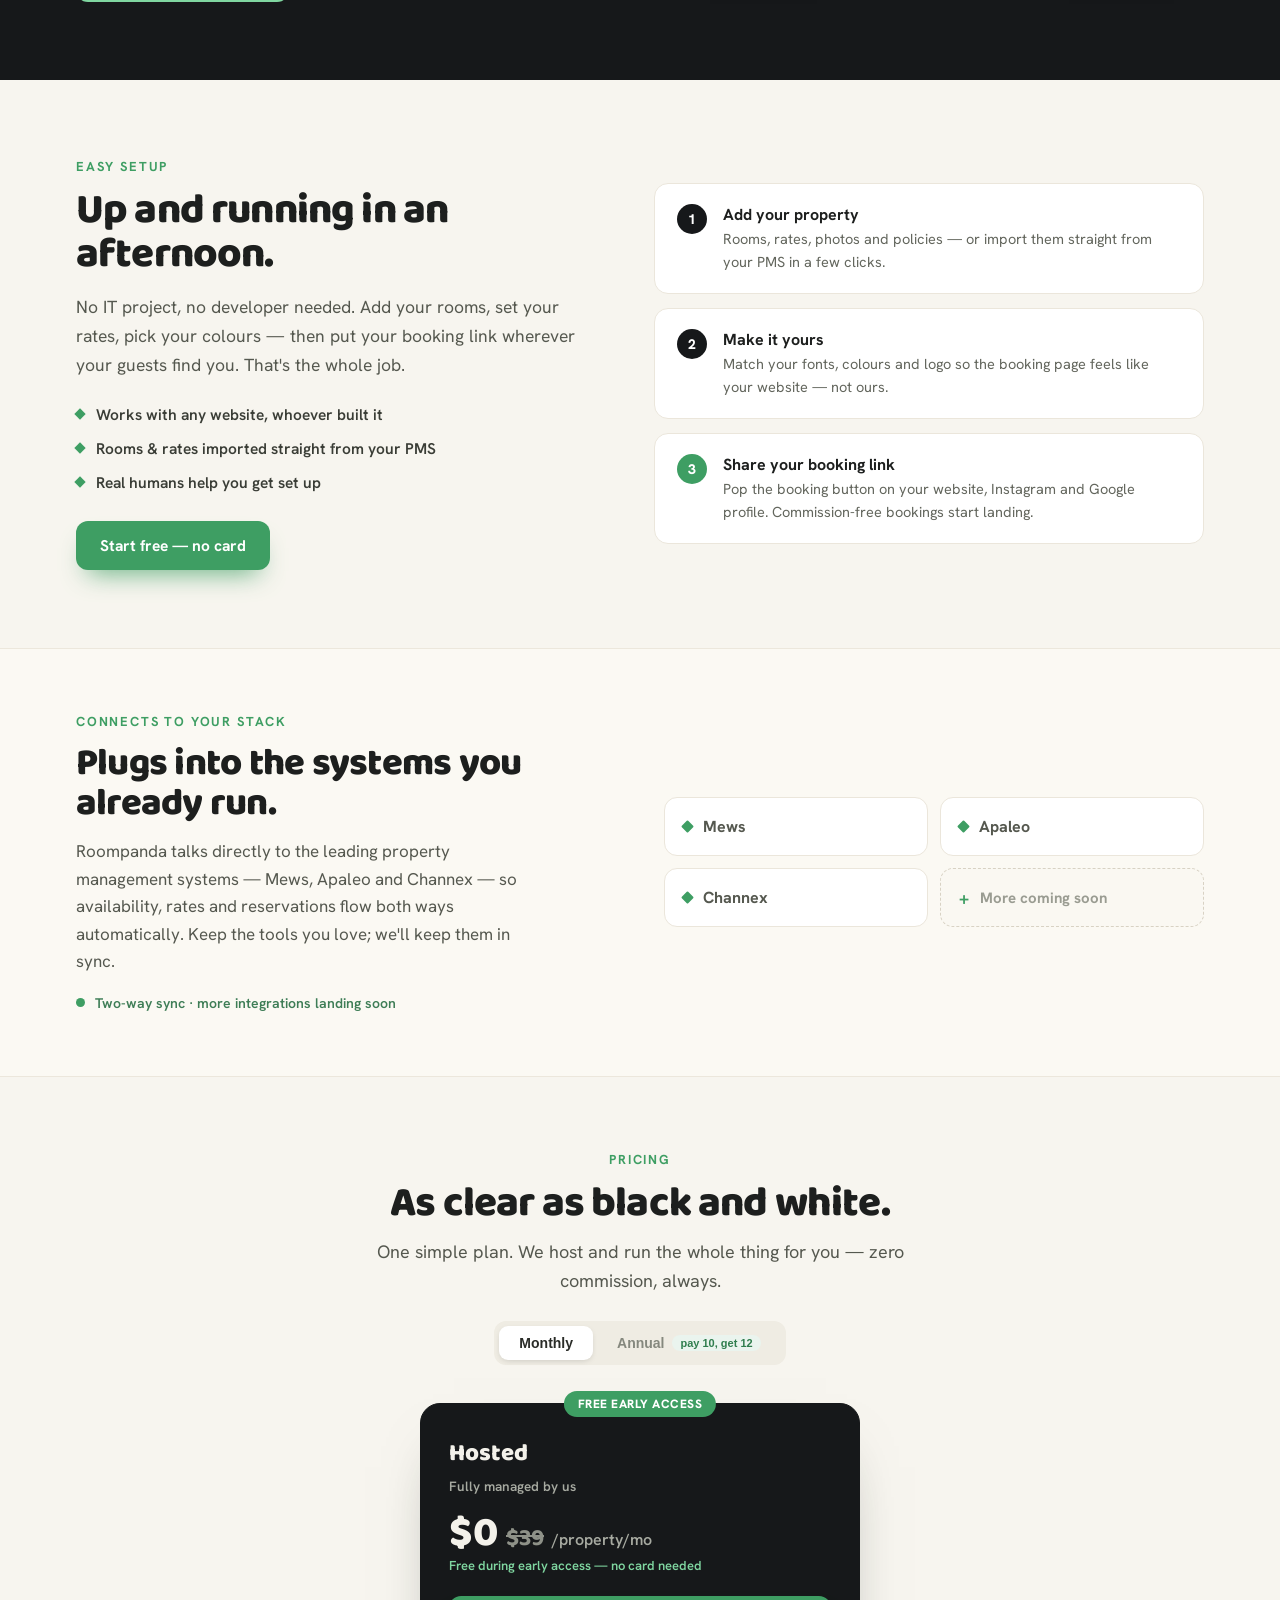
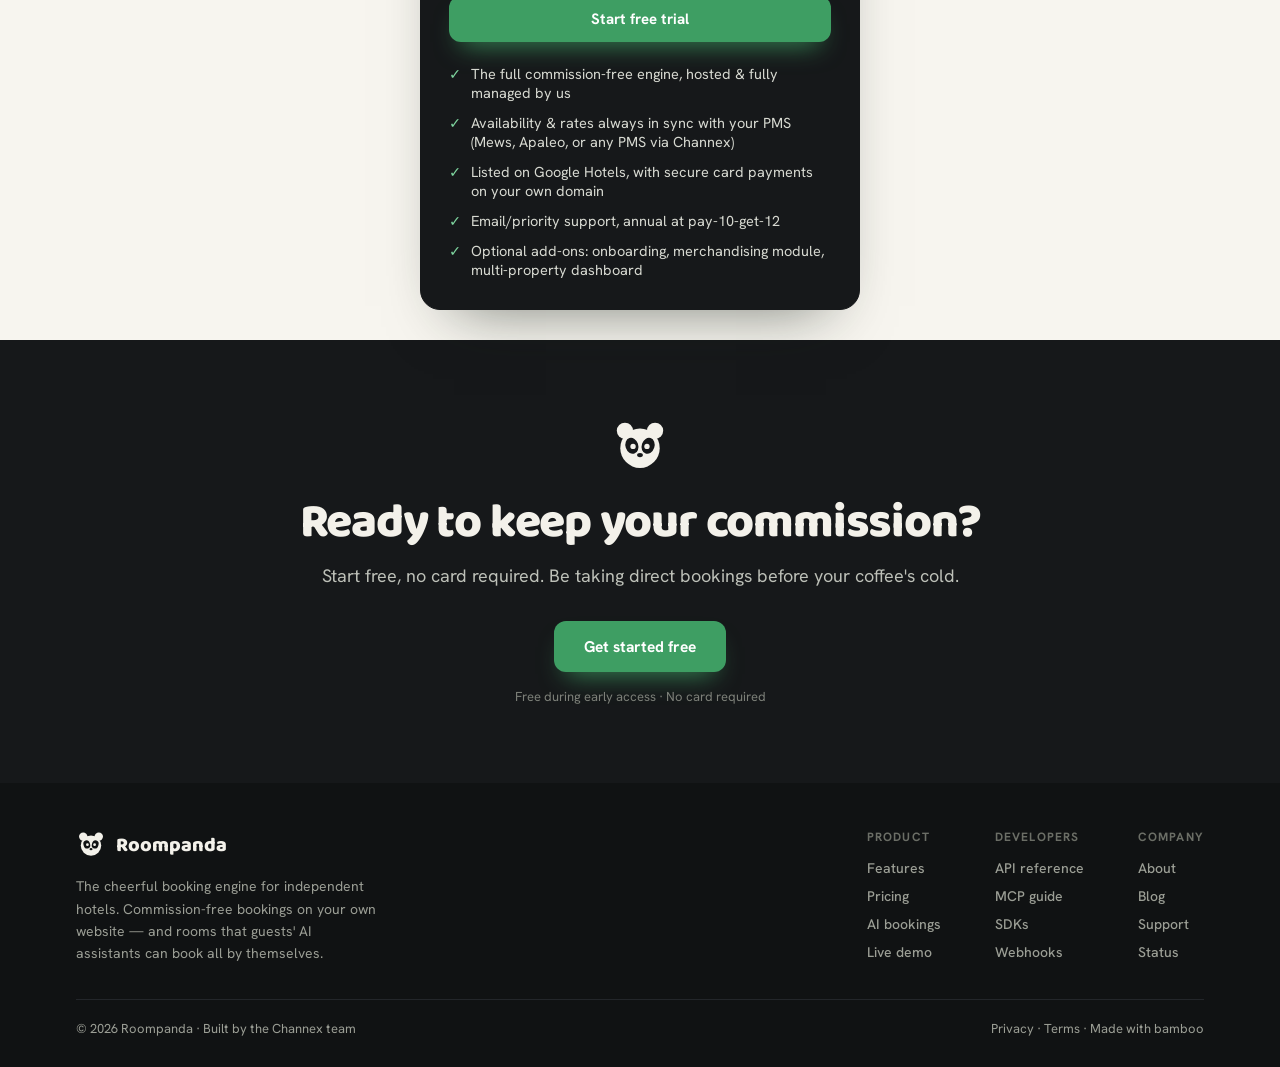
==== commit 050e34de: "Rewrite homepage for hoteliers, not developers - Hero, announcement bar and meta: no API/MCP jargon " ====
--- a/index.html
+++ b/index.html
@@ -4,10 +4,10 @@
 <meta charset="utf-8">
 <meta name="viewport" content="width=device-width, initial-scale=1">
 <title>Roompanda — Direct bookings, zero bamboozle</title>
-<meta name="description" content="Roompanda is the commission-free booking engine for independent hotels. Take direct reservations on your own site, plug into any system through our API, and let AI agents book rooms through MCP.">
+<meta name="description" content="Roompanda is the commission-free booking engine for independent hotels. Take direct reservations on your own website, stay in sync with your PMS, and keep every penny of the booking.">
 <link rel="icon" href="assets/favicon.svg" type="image/svg+xml">
 <meta property="og:title" content="Roompanda — Direct bookings, zero bamboozle">
-<meta property="og:description" content="The commission-free booking engine for independent hotels. API-first, with an MCP server so AI agents can book rooms.">
+<meta property="og:description" content="The commission-free booking engine for independent hotels. Direct bookings on your own website — and guests' AI assistants can book too.">
 <meta property="og:type" content="website">
 <link rel="preconnect" href="https://fonts.googleapis.com">
 <link rel="preconnect" href="https://fonts.gstatic.com" crossorigin>
@@ -19,7 +19,7 @@
 
   <!-- ANNOUNCEMENT -->
   <a href="#mcp" style="display:block;background:#16181a;color:#f3f1ea;text-align:center;font-size:13.5px;font-weight:600;padding:9px 16px;letter-spacing:0.01em;">
-    New · Let AI agents book rooms for guests through MCP <span style="color:#7fd6a0;">— see how it works →</span>
+    New · Guests can now book your rooms through AI travel assistants <span style="color:#7fd6a0;">— see how it works →</span>
   </a>
 
   <!-- NAV -->
@@ -42,9 +42,9 @@
       </a>
       <nav style="display:flex;align-items:center;gap:28px;font-size:14.5px;font-weight:600;color:#55584f;">
         <a class="navlink" href="#features" data-wide="1">Features</a>
-        <a class="navlink" href="#mcp" data-wide="1">AI &amp; MCP</a>
+        <a class="navlink" href="#preview" data-wide="1">See it live</a>
+        <a class="navlink" href="#mcp" data-wide="1">AI bookings</a>
         <a class="navlink" href="#pricing" data-wide="1">Pricing</a>
-        <a class="navlink" href="developers.html" data-wide="1">Developers</a>
       </nav>
       <div style="display:flex;align-items:center;gap:14px;">
         <a class="navlink" href="https://book.roompanda.com/admin/login" style="font-size:14.5px;font-weight:600;color:#55584f;" data-wide="1">Sign in</a>
@@ -57,9 +57,9 @@
     <!-- mobile menu -->
     <div class="mobile-menu" id="mobileMenu" style="flex-direction:column;gap:4px;padding:8px 26px 16px;border-top:1px solid #ebe6db;font-size:15px;font-weight:600;color:#55584f;">
       <a href="#features" style="padding:10px 0;">Features</a>
-      <a href="#mcp" style="padding:10px 0;">AI &amp; MCP</a>
+      <a href="#preview" style="padding:10px 0;">See it live</a>
+      <a href="#mcp" style="padding:10px 0;">AI bookings</a>
       <a href="#pricing" style="padding:10px 0;">Pricing</a>
-      <a href="developers.html" style="padding:10px 0;">Developers</a>
       <a href="https://book.roompanda.com/admin/login" style="padding:10px 0;">Sign in</a>
     </div>
   </header>
@@ -75,7 +75,7 @@
           The booking engine with a brain
         </div>
         <h1 class="hero-h1" style="font-family:'Baloo 2',cursive;font-weight:800;font-size:64px;line-height:1.02;letter-spacing:-0.025em;margin:0 0 20px;">Direct bookings,<br>zero bamboozle.</h1>
-        <p style="font-size:19px;line-height:1.6;color:#55584f;margin:0 0 30px;max-width:520px;">Roompanda is the cheerful little booking engine for independent hotels. Take commission-free reservations on your own site, plug into any system through our API — and let AI agents book rooms for guests, all on their own.</p>
+        <p style="font-size:19px;line-height:1.6;color:#55584f;margin:0 0 30px;max-width:520px;">Roompanda is the cheerful little booking engine for independent hotels. Take commission-free reservations on your own website, keep availability and rates in sync with the systems you already use — and welcome guests who book through AI travel assistants, too.</p>
         <div style="display:flex;gap:13px;flex-wrap:wrap;align-items:center;margin-bottom:22px;">
           <a class="btn-green" href="https://book.roompanda.com/admin/login" style="background:#3e9e63;color:#fff;font-size:16px;font-weight:700;border-radius:13px;padding:15px 26px;box-shadow:0 14px 26px -12px rgba(62,158,99,0.85);">Start free — no card</a>
           <a class="btn-outline" href="#preview" style="background:#fff;border:1px solid #e3ddcf;color:#2a2c28;font-size:16px;font-weight:700;border-radius:13px;padding:15px 24px;">See it in action</a>
@@ -240,18 +240,18 @@
     <div style="max-width:1180px;margin:0 auto;padding:78px 26px;">
       <div style="display:flex;gap:54px;align-items:center;flex-wrap:wrap;">
         <div style="flex:1.05;min-width:320px;">
-          <div style="display:inline-flex;align-items:center;gap:9px;background:rgba(127,214,160,0.14);color:#7fd6a0;border-radius:999px;padding:6px 14px;font-size:12.5px;font-weight:700;letter-spacing:0.06em;text-transform:uppercase;margin-bottom:22px;">New · MCP server</div>
+          <div style="display:inline-flex;align-items:center;gap:9px;background:rgba(127,214,160,0.14);color:#7fd6a0;border-radius:999px;padding:6px 14px;font-size:12.5px;font-weight:700;letter-spacing:0.06em;text-transform:uppercase;margin-bottom:22px;">New · AI bookings</div>
           <h2 class="section-h2" style="font-family:'Baloo 2',cursive;font-weight:800;font-size:46px;line-height:1.04;letter-spacing:-0.02em;margin:0 0 18px;">Let the robots<br>book the rooms.</h2>
-          <p style="font-size:18px;line-height:1.65;color:#c3c5bd;margin:0 0 24px;max-width:520px;">Guests increasingly plan trips through AI assistants. Roompanda ships a <strong style="color:#f3f1ea;">Model Context Protocol</strong> server, so any compatible agent can check availability, price a stay and place a real booking — safely, on your terms.</p>
+          <p style="font-size:18px;line-height:1.65;color:#c3c5bd;margin:0 0 24px;max-width:520px;">More and more guests plan their trips by chatting with an AI assistant. With Roompanda, when a guest asks their assistant to find a room, <strong style="color:#f3f1ea;">your hotel can take the booking</strong> — a real, confirmed reservation, straight into your calendar.</p>
           <div style="display:flex;flex-direction:column;gap:14px;margin-bottom:30px;">
-            <div style="display:flex;gap:13px;align-items:flex-start;"><span style="width:9px;height:9px;background:#7fd6a0;transform:rotate(45deg);border-radius:1px;margin-top:6px;flex:none;"></span><div><div style="font-weight:700;font-size:15.5px;">Real, confirmed bookings</div><div style="font-size:14px;color:#9b9e95;line-height:1.5;">Not a chatbot that emails you — actual reservations in your calendar.</div></div></div>
-            <div style="display:flex;gap:13px;align-items:flex-start;"><span style="width:9px;height:9px;background:#7fd6a0;transform:rotate(45deg);border-radius:1px;margin-top:6px;flex:none;"></span><div><div style="font-weight:700;font-size:15.5px;">You stay in control</div><div style="font-size:14px;color:#9b9e95;line-height:1.5;">Scoped tokens, rate fences and approval rules decide exactly what agents may do.</div></div></div>
-            <div style="display:flex;gap:13px;align-items:flex-start;"><span style="width:9px;height:9px;background:#7fd6a0;transform:rotate(45deg);border-radius:1px;margin-top:6px;flex:none;"></span><div><div style="font-weight:700;font-size:15.5px;">Zero new surfaces to build</div><div style="font-size:14px;color:#9b9e95;line-height:1.5;">Flip it on and your inventory is agent-ready. No extra integration work.</div></div></div>
-          </div>
-          <a class="btn-mint" href="developers.html#mcp" style="background:#7fd6a0;color:#13261b;font-size:15.5px;font-weight:800;border-radius:12px;padding:14px 24px;display:inline-block;">Read the MCP docs →</a>
-        </div>
-
-        <!-- chat + tool call -->
+            <div style="display:flex;gap:13px;align-items:flex-start;"><span style="width:9px;height:9px;background:#7fd6a0;transform:rotate(45deg);border-radius:1px;margin-top:6px;flex:none;"></span><div><div style="font-weight:700;font-size:15.5px;">Real, confirmed bookings</div><div style="font-size:14px;color:#9b9e95;line-height:1.5;">Not an enquiry or an email — an actual reservation in your calendar.</div></div></div>
+            <div style="display:flex;gap:13px;align-items:flex-start;"><span style="width:9px;height:9px;background:#7fd6a0;transform:rotate(45deg);border-radius:1px;margin-top:6px;flex:none;"></span><div><div style="font-weight:700;font-size:15.5px;">You stay in control</div><div style="font-size:14px;color:#9b9e95;line-height:1.5;">You decide which rooms and rates assistants can book, and you can require your approval for larger stays.</div></div></div>
+            <div style="display:flex;gap:13px;align-items:flex-start;"><span style="width:9px;height:9px;background:#7fd6a0;transform:rotate(45deg);border-radius:1px;margin-top:6px;flex:none;"></span><div><div style="font-weight:700;font-size:15.5px;">Nothing to set up</div><div style="font-size:14px;color:#9b9e95;line-height:1.5;">Flip it on and your rooms are ready. No extra work, no new systems to learn.</div></div></div>
+          </div>
+          <a class="btn-mint" href="https://book.roompanda.com/admin/login" style="background:#7fd6a0;color:#13261b;font-size:15.5px;font-weight:800;border-radius:12px;padding:14px 24px;display:inline-block;">Turn on AI bookings →</a>
+        </div>
+
+        <!-- chat + booking notification -->
         <div style="flex:1;min-width:320px;">
           <div style="background:#1f2225;border:1px solid #2c2f31;border-radius:18px;padding:20px;box-shadow:0 30px 70px -30px rgba(0,0,0,0.6);">
             <div style="display:flex;gap:10px;margin-bottom:14px;">
@@ -264,79 +264,49 @@
               </div>
               <div style="background:rgba(127,214,160,0.12);border-radius:14px 4px 14px 14px;padding:11px 15px;font-size:14.5px;color:#dff0e5;line-height:1.5;text-align:right;">Done — booked the Garden View King. Confirmation <strong>LAU-7QX2P</strong>, €620 total, free cancellation until 24h before. 🐼</div>
             </div>
-            <div style="font-size:11px;letter-spacing:0.1em;text-transform:uppercase;color:#7d8079;font-weight:700;margin-bottom:8px;font-family:'JetBrains Mono',monospace;">tool call · roompanda</div>
-            <pre style="margin:0;background:#16181a;border:1px solid #2c2f31;border-radius:12px;padding:15px;font-family:'JetBrains Mono',monospace;font-size:12.5px;line-height:1.65;color:#c8cbc2;overflow:auto;"><span style="color:#7fd6a0;">book_room</span>({
-  property: <span style="color:#e3c08a;">"the-laurel"</span>,
-  checkin:  <span style="color:#e3c08a;">"2026-09-12"</span>,
-  nights:   <span style="color:#9bd1e6;">3</span>,
-  room:     <span style="color:#e3c08a;">"garden-view-king"</span>,
-  guest:    <span style="color:#e3c08a;">"Jamie Doyle"</span>
-})</pre>
-          </div>
-        </div>
-      </div>
-    </div>
-  </section>
-
-  <!-- API -->
-  <section id="api" style="max-width:1180px;margin:0 auto;padding:78px 26px;">
+            <div style="font-size:11px;letter-spacing:0.1em;text-transform:uppercase;color:#7d8079;font-weight:700;margin-bottom:8px;">Meanwhile, at the front desk</div>
+            <div style="background:#16181a;border:1px solid #2c2f31;border-radius:12px;padding:16px;">
+              <div style="display:flex;align-items:center;gap:10px;margin-bottom:10px;">
+                <span style="width:9px;height:9px;border-radius:50%;background:#7fd6a0;flex:none;"></span>
+                <span style="font-weight:700;font-size:14px;color:#f3f1ea;">New booking · LAU-7QX2P</span>
+                <span style="margin-left:auto;background:rgba(127,214,160,0.14);color:#7fd6a0;font-size:11px;font-weight:700;border-radius:999px;padding:3px 10px;">Confirmed</span>
+              </div>
+              <div style="font-size:13.5px;color:#c3c5bd;line-height:1.7;">Jamie Doyle · Garden View King<br>Fri 12 – Mon 15 Sep · 3 nights · €620<br><span style="color:#9b9e95;">Paid in full · no commission taken 🎉</span></div>
+            </div>
+          </div>
+        </div>
+      </div>
+    </div>
+  </section>
+
+  <!-- EASY SETUP -->
+  <section id="setup" style="max-width:1180px;margin:0 auto;padding:78px 26px;">
     <div style="display:flex;gap:54px;align-items:center;flex-wrap:wrap;">
       <div style="flex:1;min-width:320px;">
-        <div style="font-size:13px;letter-spacing:0.14em;text-transform:uppercase;color:#3e9e63;font-weight:700;margin-bottom:14px;">API-first</div>
-        <h2 class="section-h2" style="font-family:'Baloo 2',cursive;font-weight:800;font-size:42px;line-height:1.05;letter-spacing:-0.02em;margin:0 0 16px;">If you can dream it, you can POST it.</h2>
-        <p style="font-size:17.5px;line-height:1.65;color:#55584f;margin:0 0 24px;max-width:500px;">A clean, fully documented REST API and webhooks for everything Roompanda does. Build a custom flow, sync a PMS, or power your own widget — availability, rates and bookings are all one call away.</p>
+        <div style="font-size:13px;letter-spacing:0.14em;text-transform:uppercase;color:#3e9e63;font-weight:700;margin-bottom:14px;">Easy setup</div>
+        <h2 class="section-h2" style="font-family:'Baloo 2',cursive;font-weight:800;font-size:42px;line-height:1.05;letter-spacing:-0.02em;margin:0 0 16px;">Up and running in an afternoon.</h2>
+        <p style="font-size:17.5px;line-height:1.65;color:#55584f;margin:0 0 24px;max-width:500px;">No IT project, no developer needed. Add your rooms, set your rates, pick your colours — then put your booking link wherever your guests find you. That's the whole job.</p>
         <div style="display:flex;flex-direction:column;gap:13px;margin-bottom:28px;">
-          <div style="display:flex;gap:12px;align-items:center;font-size:15.5px;font-weight:600;color:#3a3d36;"><span style="width:8px;height:8px;background:#3e9e63;transform:rotate(45deg);flex:none;"></span>REST endpoints for availability, rates &amp; bookings</div>
-          <div style="display:flex;gap:12px;align-items:center;font-size:15.5px;font-weight:600;color:#3a3d36;"><span style="width:8px;height:8px;background:#3e9e63;transform:rotate(45deg);flex:none;"></span>Real-time webhooks on every status change</div>
-          <div style="display:flex;gap:12px;align-items:center;font-size:15.5px;font-weight:600;color:#3a3d36;"><span style="width:8px;height:8px;background:#3e9e63;transform:rotate(45deg);flex:none;"></span>SDKs for Node &amp; Python, OpenAPI for the rest</div>
-        </div>
-        <a class="btn-dark" href="developers.html" style="background:#16181a;color:#fff;font-size:15.5px;font-weight:700;border-radius:12px;padding:14px 24px;display:inline-block;">Explore the docs →</a>
+          <div style="display:flex;gap:12px;align-items:center;font-size:15.5px;font-weight:600;color:#3a3d36;"><span style="width:8px;height:8px;background:#3e9e63;transform:rotate(45deg);flex:none;"></span>Works with any website, whoever built it</div>
+          <div style="display:flex;gap:12px;align-items:center;font-size:15.5px;font-weight:600;color:#3a3d36;"><span style="width:8px;height:8px;background:#3e9e63;transform:rotate(45deg);flex:none;"></span>Rooms &amp; rates imported straight from your PMS</div>
+          <div style="display:flex;gap:12px;align-items:center;font-size:15.5px;font-weight:600;color:#3a3d36;"><span style="width:8px;height:8px;background:#3e9e63;transform:rotate(45deg);flex:none;"></span>Real humans help you get set up</div>
+        </div>
+        <a class="btn-green" href="https://book.roompanda.com/admin/login" style="background:#3e9e63;color:#fff;font-size:15.5px;font-weight:700;border-radius:12px;padding:14px 24px;display:inline-block;box-shadow:0 14px 26px -12px rgba(62,158,99,0.85);">Start free — no card</a>
       </div>
 
       <div style="flex:1.05;min-width:320px;">
-        <div style="background:#16181a;border-radius:16px;overflow:hidden;box-shadow:0 34px 70px -34px rgba(20,30,22,0.6);">
-          <div style="display:flex;gap:4px;padding:11px 12px 0;background:#16181a;">
-            <button class="codetab" data-codetab="curl" style="font-family:'JetBrains Mono',monospace;font-size:12.5px;font-weight:600;border-radius:9px 9px 0 0;padding:9px 16px;">cURL</button>
-            <button class="codetab" data-codetab="node" style="font-family:'JetBrains Mono',monospace;font-size:12.5px;font-weight:600;border-radius:9px 9px 0 0;padding:9px 16px;">Node</button>
-            <button class="codetab" data-codetab="python" style="font-family:'JetBrains Mono',monospace;font-size:12.5px;font-weight:600;border-radius:9px 9px 0 0;padding:9px 16px;">Python</button>
-          </div>
-          <div style="background:#1b1e20;">
-<pre class="code-sample active" data-code="curl" style="margin:0;padding:20px 22px;font-family:'JetBrains Mono',monospace;font-size:13px;line-height:1.7;color:#d4d7ce;overflow:auto;min-height:230px;">curl https://book.roompanda.com/v1/availability \
-  -H "Authorization: Bearer sk_test_2b1c…" \
-  -G \
-  -d checkin=2026-09-12 \
-  -d checkout=2026-09-15 \
-  -d adults=2
-
-# => { "data": [{ "id": "garden-suite",
-#      "title": "Garden Suite", "rates": [
-#      { "total_price": "420.00", "currency": "GBP" }]}]}</pre>
-<pre class="code-sample" data-code="node" style="margin:0;padding:20px 22px;font-family:'JetBrains Mono',monospace;font-size:13px;line-height:1.7;color:#d4d7ce;overflow:auto;min-height:230px;">import { Roompanda } from "@roompanda/sdk";
-
-const panda = new Roompanda(process.env.PANDA_KEY);
-
-const rooms = await panda.availability.list({
-  propertyId: "the-laurel",
-  checkin: "2026-09-12",
-  checkout: "2026-09-15",
-  guests: 2,
-});
-
-console.log(rooms[0].name, rooms[0].rate);
-// => "Garden View King" 189</pre>
-<pre class="code-sample" data-code="python" style="margin:0;padding:20px 22px;font-family:'JetBrains Mono',monospace;font-size:13px;line-height:1.7;color:#d4d7ce;overflow:auto;min-height:230px;">from roompanda import Roompanda
-
-panda = Roompanda(api_key="sk_live_panda")
-
-rooms = panda.availability.list(
-    property_id="the-laurel",
-    checkin="2026-09-12",
-    checkout="2026-09-15",
-    guests=2,
-)
-
-print(rooms[0].name, rooms[0].rate)
-# => "Garden View King" 189</pre>
+        <div style="display:flex;flex-direction:column;gap:14px;">
+          <div style="display:flex;gap:16px;align-items:flex-start;background:#fff;border:1px solid #ebe6db;border-radius:14px;padding:20px 22px;">
+            <span style="width:30px;height:30px;border-radius:50%;background:#16181a;color:#fff;font-weight:800;font-size:14px;display:flex;align-items:center;justify-content:center;flex:none;">1</span>
+            <div><div style="font-weight:700;font-size:16px;margin-bottom:3px;">Add your property</div><div style="font-size:14.5px;color:#63665d;line-height:1.55;">Rooms, rates, photos and policies — or import them straight from your PMS in a few clicks.</div></div>
+          </div>
+          <div style="display:flex;gap:16px;align-items:flex-start;background:#fff;border:1px solid #ebe6db;border-radius:14px;padding:20px 22px;">
+            <span style="width:30px;height:30px;border-radius:50%;background:#16181a;color:#fff;font-weight:800;font-size:14px;display:flex;align-items:center;justify-content:center;flex:none;">2</span>
+            <div><div style="font-weight:700;font-size:16px;margin-bottom:3px;">Make it yours</div><div style="font-size:14.5px;color:#63665d;line-height:1.55;">Match your fonts, colours and logo so the booking page feels like your website — not ours.</div></div>
+          </div>
+          <div style="display:flex;gap:16px;align-items:flex-start;background:#fff;border:1px solid #ebe6db;border-radius:14px;padding:20px 22px;">
+            <span style="width:30px;height:30px;border-radius:50%;background:#3e9e63;color:#fff;font-weight:800;font-size:14px;display:flex;align-items:center;justify-content:center;flex:none;">3</span>
+            <div><div style="font-weight:700;font-size:16px;margin-bottom:3px;">Share your booking link</div><div style="font-size:14.5px;color:#63665d;line-height:1.55;">Pop the booking button on your website, Instagram and Google profile. Commission-free bookings start landing.</div></div>
           </div>
         </div>
       </div>
@@ -389,23 +359,12 @@
         <a class="btn-green" href="https://book.roompanda.com/admin/login" style="display:block;text-align:center;background:#3e9e63;color:#fff;font-size:15px;font-weight:700;border-radius:12px;padding:13px;margin-bottom:22px;box-shadow:0 14px 26px -12px rgba(62,158,99,0.9);">Start free trial</a>
         <div style="display:flex;flex-direction:column;gap:11px;font-size:14.5px;color:#d7d9d1;">
           <div style="display:flex;gap:10px;"><span style="color:#7fd6a0;font-weight:800;">✓</span>The full commission-free engine, hosted &amp; fully managed by us</div>
-          <div style="display:flex;gap:10px;"><span style="color:#7fd6a0;font-weight:800;">✓</span>Live ARI via Channex (any PMS) or direct Mews/Apaleo — two-way sync</div>
-          <div style="display:flex;gap:10px;"><span style="color:#7fd6a0;font-weight:800;">✓</span>API access, Google Hotels / metasearch, native on-domain payments</div>
+          <div style="display:flex;gap:10px;"><span style="color:#7fd6a0;font-weight:800;">✓</span>Availability &amp; rates always in sync with your PMS (Mews, Apaleo, or any PMS via Channex)</div>
+          <div style="display:flex;gap:10px;"><span style="color:#7fd6a0;font-weight:800;">✓</span>Listed on Google Hotels, with secure card payments on your own domain</div>
           <div style="display:flex;gap:10px;"><span style="color:#7fd6a0;font-weight:800;">✓</span>Email/priority support, annual at pay-10-get-12</div>
           <div style="display:flex;gap:10px;"><span style="color:#7fd6a0;font-weight:800;">✓</span>Optional add-ons: onboarding, merchandising module, multi-property dashboard</div>
         </div>
       </div>
-    </div>
-  </section>
-
-  <!-- DEV DOCS CTA -->
-  <section style="max-width:1180px;margin:0 auto;padding:40px 26px;">
-    <div style="background:#eaf4ee;border:1px solid #d8ecdf;border-radius:22px;padding:40px 44px;display:flex;gap:30px;align-items:center;justify-content:space-between;flex-wrap:wrap;">
-      <div style="max-width:560px;">
-        <h2 style="font-family:'Baloo 2',cursive;font-weight:800;font-size:30px;letter-spacing:-0.02em;margin:0 0 8px;">Speak fluent panda — and REST.</h2>
-        <p style="font-size:16px;line-height:1.55;color:#3c5446;margin:0;">Full API reference, MCP guide, SDKs and copy-paste examples. Everything a developer needs to build on Roompanda.</p>
-      </div>
-      <a class="btn-dark" href="developers.html" style="background:#16181a;color:#fff;font-size:16px;font-weight:700;border-radius:13px;padding:16px 28px;white-space:nowrap;">Go to developer docs →</a>
     </div>
   </section>
 
@@ -438,13 +397,13 @@
             <svg viewBox="0 0 100 100" width="30" height="30" aria-hidden="true"><circle cx="24" cy="22" r="14" fill="#f3f1ea"></circle><circle cx="76" cy="22" r="14" fill="#f3f1ea"></circle><circle cx="50" cy="52" r="34" fill="#f3f1ea"></circle><ellipse cx="36" cy="48" rx="11" ry="14" fill="#101213" transform="rotate(-18 36 48)"></ellipse><ellipse cx="64" cy="48" rx="11" ry="14" fill="#101213" transform="rotate(18 64 48)"></ellipse><circle cx="38" cy="49" r="4.6" fill="#f3f1ea"></circle><circle cx="62" cy="49" r="4.6" fill="#f3f1ea"></circle><ellipse cx="50" cy="64" rx="5" ry="3.6" fill="#101213"></ellipse></svg>
             <span style="font-family:'Baloo 2',cursive;font-weight:800;font-size:20px;color:#f3f1ea;">Roompanda</span>
           </div>
-          <p style="font-size:14px;line-height:1.6;margin:0;">The cheerful booking engine for independent hotels. Direct bookings, an open API, and rooms that AI agents can book all by themselves.</p>
+          <p style="font-size:14px;line-height:1.6;margin:0;">The cheerful booking engine for independent hotels. Commission-free bookings on your own website — and rooms that guests' AI assistants can book all by themselves.</p>
         </div>
         <div style="display:flex;gap:54px;flex-wrap:wrap;">
           <div>
             <div style="font-size:12px;letter-spacing:0.1em;text-transform:uppercase;color:#6b6e66;font-weight:700;margin-bottom:14px;">Product</div>
             <div style="display:flex;flex-direction:column;gap:10px;font-size:14px;font-weight:500;">
-              <a class="footlink" href="#features">Features</a><a class="footlink" href="#pricing">Pricing</a><a class="footlink" href="#mcp">AI &amp; MCP</a><a class="footlink" href="#preview">Live demo</a>
+              <a class="footlink" href="#features">Features</a><a class="footlink" href="#pricing">Pricing</a><a class="footlink" href="#mcp">AI bookings</a><a class="footlink" href="#preview">Live demo</a>
             </div>
           </div>
           <div>
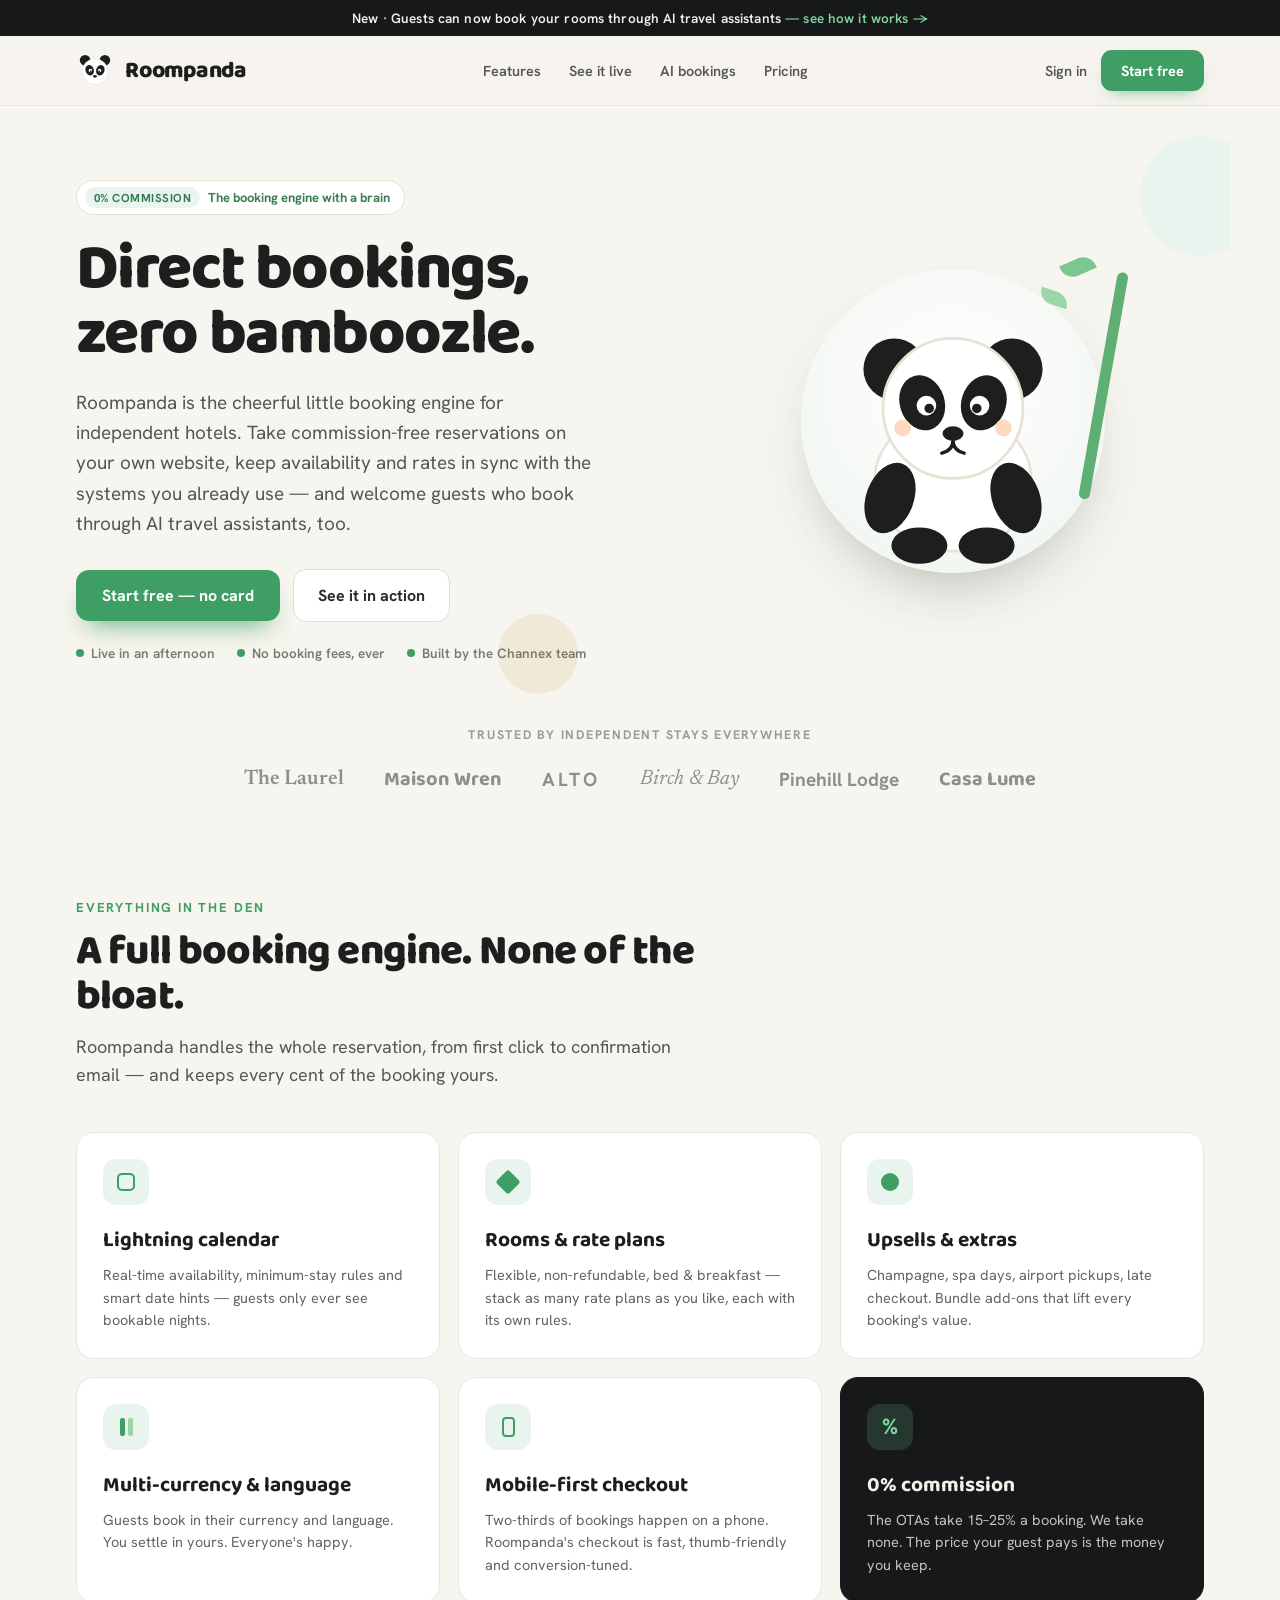
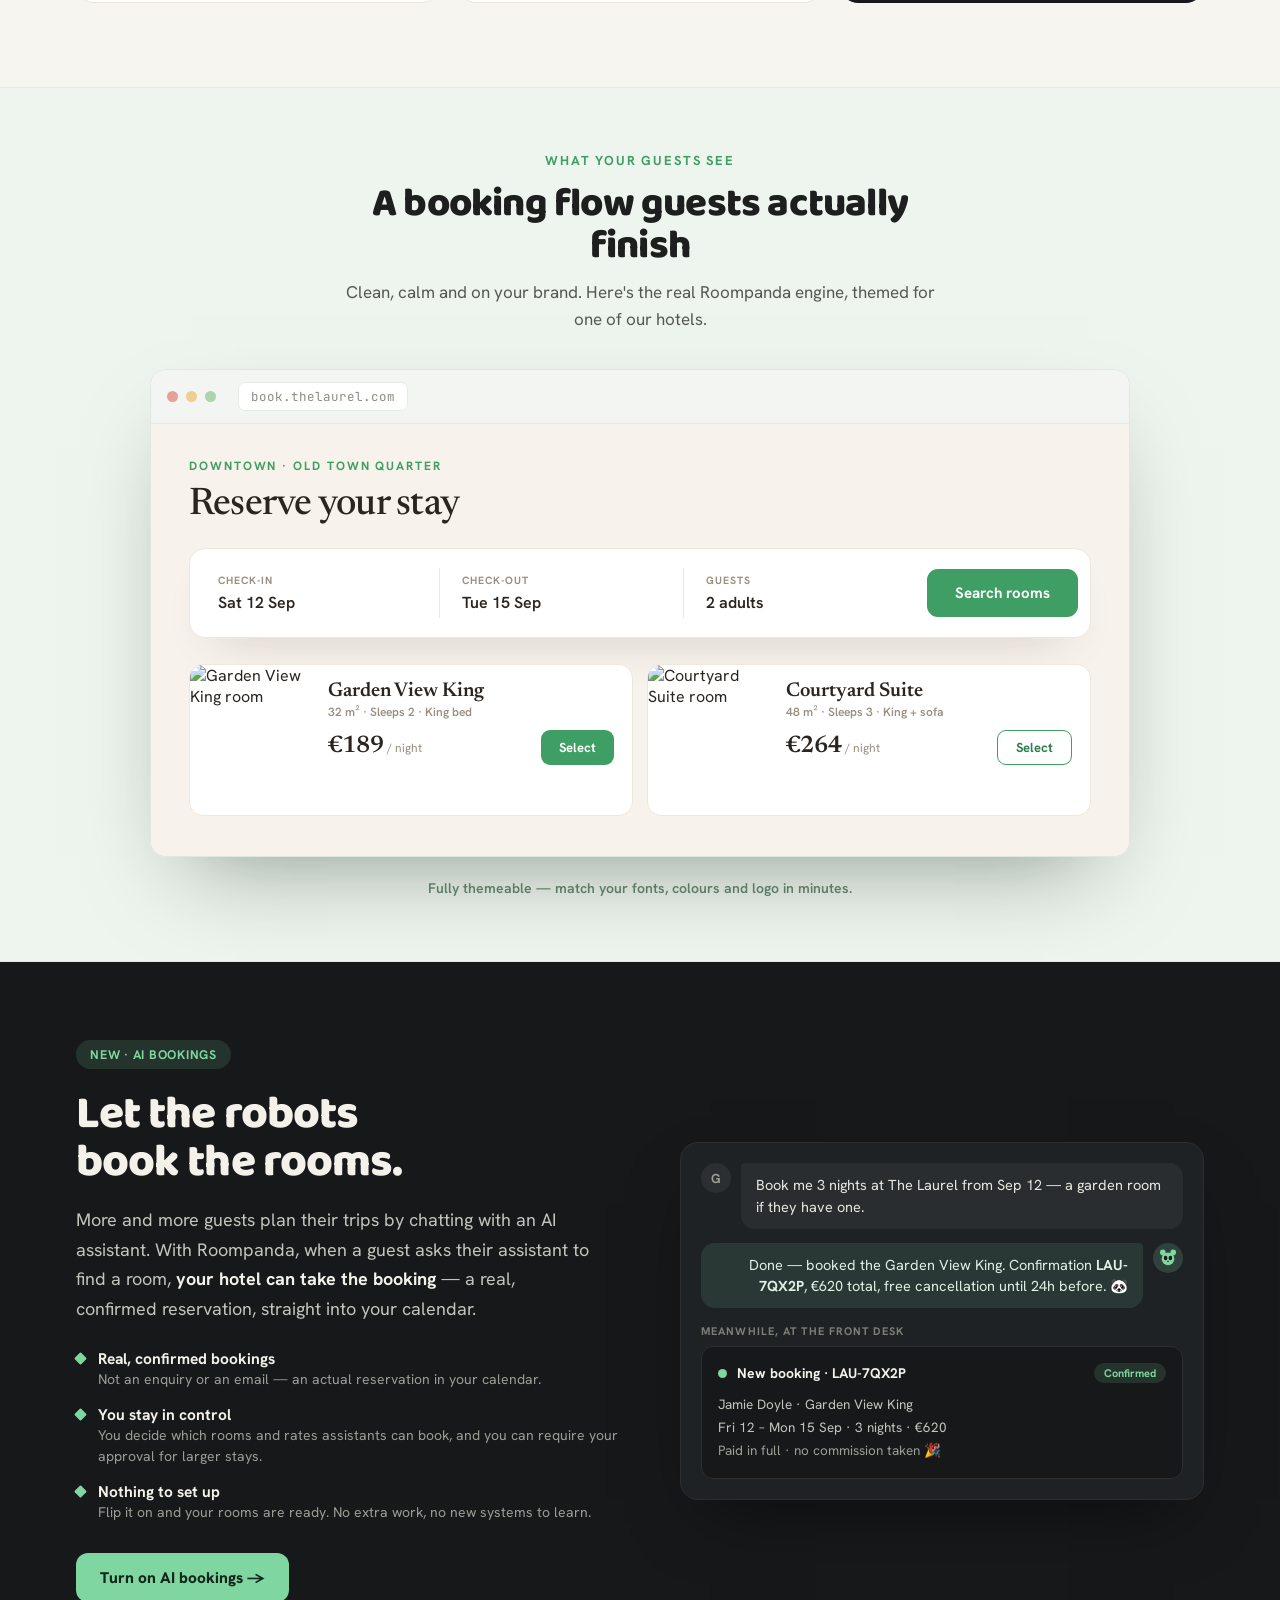
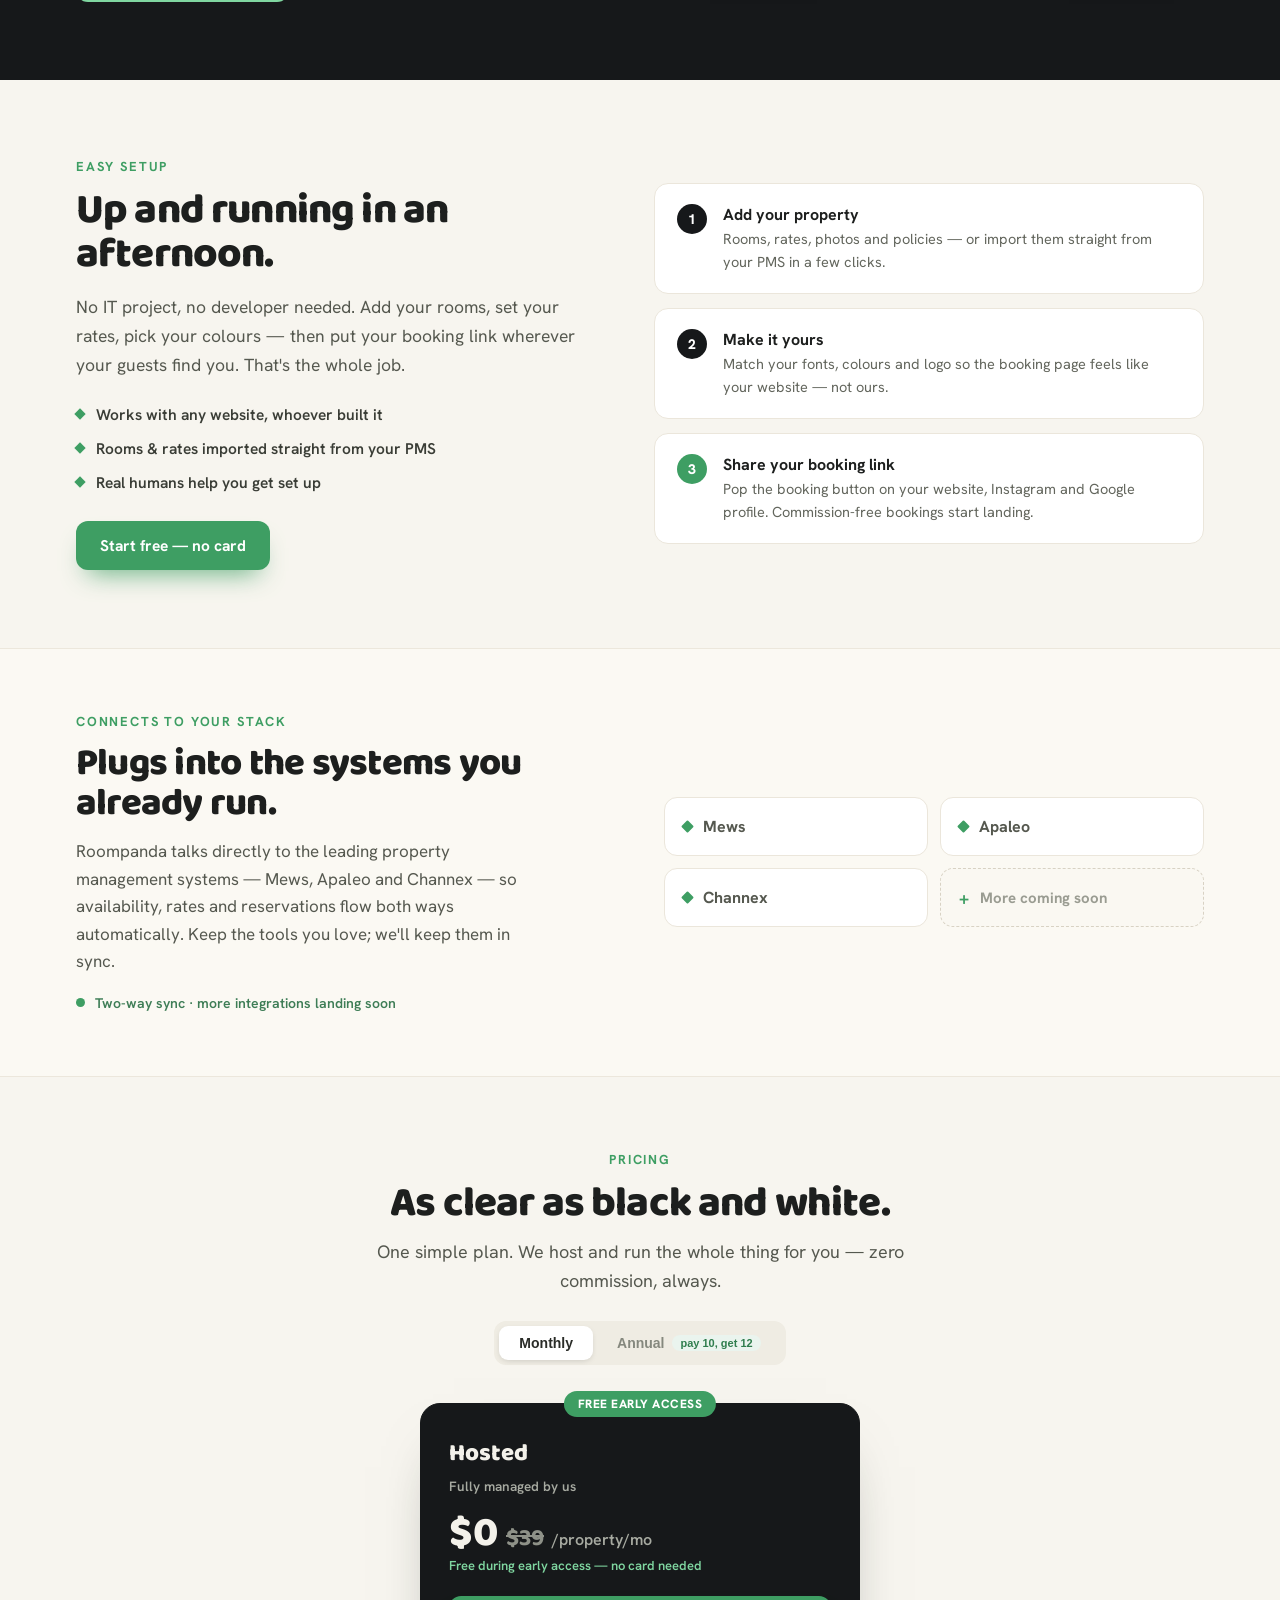
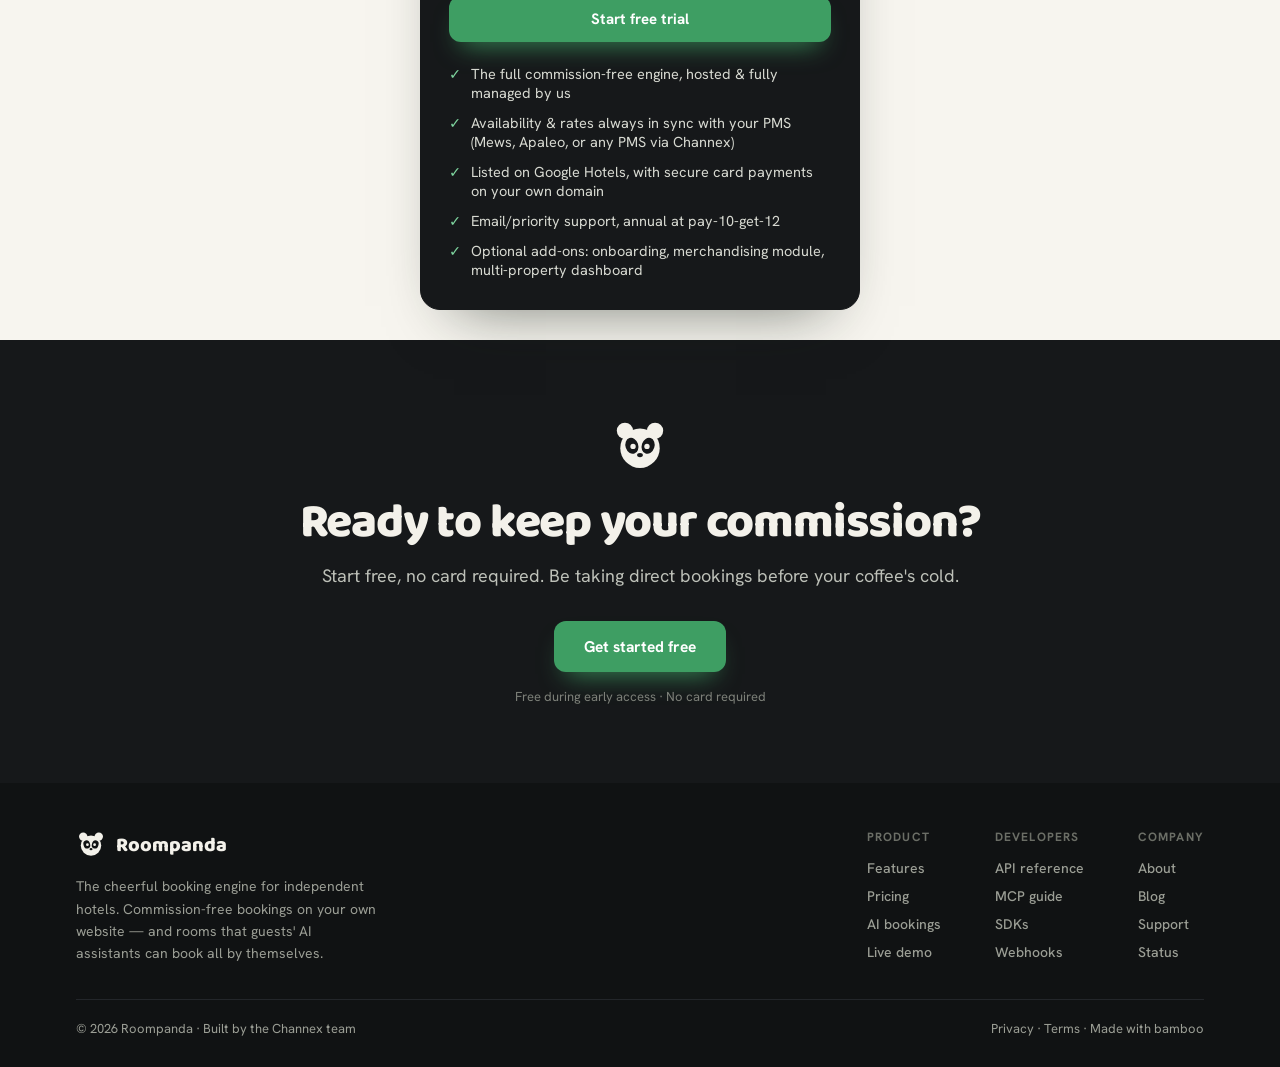
==== commit e3b18e4e: "Hero: the panda was never centred, and it broke the phone layout `@keyframes floaty` sets `transform" ====
--- a/index.html
+++ b/index.html
@@ -24,9 +24,9 @@
 
   <!-- NAV -->
   <header style="position:sticky;top:0;z-index:50;background:rgba(247,245,239,0.82);backdrop-filter:blur(12px);-webkit-backdrop-filter:blur(12px);border-bottom:1px solid #ebe6db;">
-    <div style="max-width:1180px;margin:0 auto;padding:14px 26px;display:flex;align-items:center;justify-content:space-between;gap:18px;">
+    <div class="nav-inner" style="max-width:1180px;margin:0 auto;padding:14px 26px;display:flex;align-items:center;justify-content:space-between;gap:18px;">
       <a href="#top" style="display:flex;align-items:center;gap:11px;">
-        <svg viewBox="0 0 100 100" width="38" height="38" style="display:block;" aria-hidden="true">
+        <svg class="brand-mark" viewBox="0 0 100 100" width="38" height="38" style="display:block;" aria-hidden="true">
           <circle cx="24" cy="22" r="14" fill="#1d1f1e"></circle>
           <circle cx="76" cy="22" r="14" fill="#1d1f1e"></circle>
           <circle cx="50" cy="52" r="34" fill="#ffffff" stroke="#e4dfd2" stroke-width="1.5"></circle>
@@ -38,7 +38,7 @@
           <circle cx="61" cy="50.5" r="2.2" fill="#1d1f1e"></circle>
           <ellipse cx="50" cy="64" rx="5" ry="3.6" fill="#1d1f1e"></ellipse>
         </svg>
-        <span style="font-family:'Baloo 2',cursive;font-weight:800;font-size:23px;letter-spacing:-0.01em;line-height:1;">Roompanda</span>
+        <span class="brand-name" style="font-family:'Baloo 2',cursive;font-weight:800;font-size:23px;letter-spacing:-0.01em;line-height:1;">Roompanda</span>
       </a>
       <nav style="display:flex;align-items:center;gap:28px;font-size:14.5px;font-weight:600;color:#55584f;">
         <a class="navlink" href="#features" data-wide="1">Features</a>
@@ -48,7 +48,9 @@
       </nav>
       <div style="display:flex;align-items:center;gap:14px;">
         <a class="navlink" href="https://book.roompanda.com/admin/login" style="font-size:14.5px;font-weight:600;color:#55584f;" data-wide="1">Sign in</a>
-        <a class="btn-green" href="https://book.roompanda.com/admin/login" style="background:#3e9e63;color:#fff;font-size:14.5px;font-weight:700;border-radius:11px;padding:11px 20px;box-shadow:0 8px 18px -10px rgba(62,158,99,0.8);">Start free</a>
+        <!-- nowrap: on a phone the header is logo + this + the menu button, and
+             "Start free" was breaking across two lines inside its own pill. -->
+        <a class="btn-green nav-cta" href="https://book.roompanda.com/admin/login" style="background:#3e9e63;color:#fff;font-size:14.5px;font-weight:700;border-radius:11px;padding:11px 20px;white-space:nowrap;box-shadow:0 8px 18px -10px rgba(62,158,99,0.8);">Start free</a>
         <button class="menu-btn" id="menuBtn" aria-label="Menu" aria-expanded="false" style="align-items:center;justify-content:center;width:40px;height:40px;border:1px solid #e3ddcf;background:#fff;border-radius:11px;cursor:pointer;">
           <svg width="20" height="20" viewBox="0 0 24 24" fill="none" stroke="#1d1f1e" stroke-width="2.2" stroke-linecap="round"><line x1="3" y1="7" x2="21" y2="7"/><line x1="3" y1="12" x2="21" y2="12"/><line x1="3" y1="17" x2="21" y2="17"/></svg>
         </button>
@@ -65,7 +67,13 @@
   </header>
 
   <!-- HERO -->
-  <section id="top" style="position:relative;max-width:1180px;margin:0 auto;padding:74px 26px 56px;">
+  <!-- overflow-x:clip so the decorative circle below can keep bleeding past the
+       right edge: on a wide screen the section is centred and the bleed lands in
+       the margin, but on a phone the section IS the viewport, so `right:-30px`
+       was pushing the whole document 30px wider and letting the page scroll
+       sideways. `clip` rather than `hidden` — it doesn't create a scroll
+       container, so it can't break the sticky/anchor behaviour on the page. -->
+  <section id="top" style="position:relative;overflow-x:clip;max-width:1180px;margin:0 auto;padding:74px 26px 56px;">
     <span style="position:absolute;right:-30px;top:30px;width:120px;height:120px;border-radius:50%;background:#eaf4ee;z-index:0;"></span>
     <span style="position:absolute;left:38%;bottom:24px;width:80px;height:80px;border-radius:50%;background:#f1e9d8;z-index:0;"></span>
     <div style="position:relative;z-index:1;display:flex;gap:48px;align-items:center;flex-wrap:wrap;">
@@ -95,8 +103,16 @@
           <span style="position:absolute;right:34px;top:18px;width:11px;height:230px;background:#5fae74;border-radius:8px;transform:rotate(10deg);transform-origin:bottom;animation:sway 6s ease-in-out infinite;"></span>
           <span style="position:absolute;right:28px;top:8px;width:34px;height:16px;background:#7cc78f;border-radius:0 14px 0 14px;transform:rotate(-24deg);"></span>
           <span style="position:absolute;right:54px;top:40px;width:30px;height:14px;background:#9ad6a9;border-radius:0 14px 0 14px;transform:rotate(18deg);"></span>
-          <!-- panda -->
-          <svg viewBox="0 0 200 200" width="280" height="280" style="position:absolute;left:50%;top:52%;transform:translate(-50%,-50%);animation:floaty 5.5s ease-in-out infinite;" aria-hidden="true">
+          <!-- panda.
+               The centring transform and the float animation live on DIFFERENT
+               elements on purpose. They were on the same one, and `@keyframes
+               floaty` sets `transform: translateY(...)` — which replaces the
+               whole property, so `translate(-50%,-50%)` was discarded the moment
+               the animation started. The panda was never centred: it sat a full
+               140px right of where it belonged, hanging off the right of a phone
+               screen and covering the "trusted by" line underneath. -->
+          <span style="position:absolute;left:50%;top:52%;transform:translate(-50%,-50%);display:block;line-height:0;width:280px;max-width:100%;">
+          <svg viewBox="0 0 200 200" width="280" height="280" style="display:block;width:100%;height:auto;animation:floaty 5.5s ease-in-out infinite;" aria-hidden="true">
             <ellipse cx="100" cy="138" rx="56" ry="50" fill="#ffffff" stroke="#e7e2d4" stroke-width="2"></ellipse>
             <ellipse cx="55" cy="150" rx="17" ry="26" fill="#1d1f1e" transform="rotate(20 55 150)"></ellipse>
             <ellipse cx="145" cy="150" rx="17" ry="26" fill="#1d1f1e" transform="rotate(-20 145 150)"></ellipse>
@@ -116,6 +132,7 @@
             <circle cx="64" cy="100" r="6" fill="#ffd9c2"></circle>
             <circle cx="136" cy="100" r="6" fill="#ffd9c2"></circle>
           </svg>
+          </span>
         </div>
       </div>
     </div>
--- a/assets/styles.css
+++ b/assets/styles.css
@@ -63,6 +63,18 @@
   .mobile-menu.open { display: flex !important; }
 }
 
+/* Phone header. Even with the wide links hidden, the row is wordmark + "Start
+   free" + the menu button, which at 390px came to 392px inside a 338px box: the
+   CTA wrapped onto two lines inside its own pill and the menu button was pushed
+   flush against the screen edge. Everything here just buys back the ~55px the
+   row needs. !important because the base values are inline styles. */
+@media (max-width: 480px) {
+  .nav-inner { padding-left: 16px !important; padding-right: 16px !important; gap: 10px !important; }
+  .nav-cta { padding: 9px 13px !important; font-size: 13.5px !important; }
+  .brand-name { font-size: 19px !important; }
+  .brand-mark { width: 32px !important; height: 32px !important; }
+}
+
 /* Dev-docs responsive rules */
 @media (max-width: 920px) {
   [data-toc] { display: none !important; }
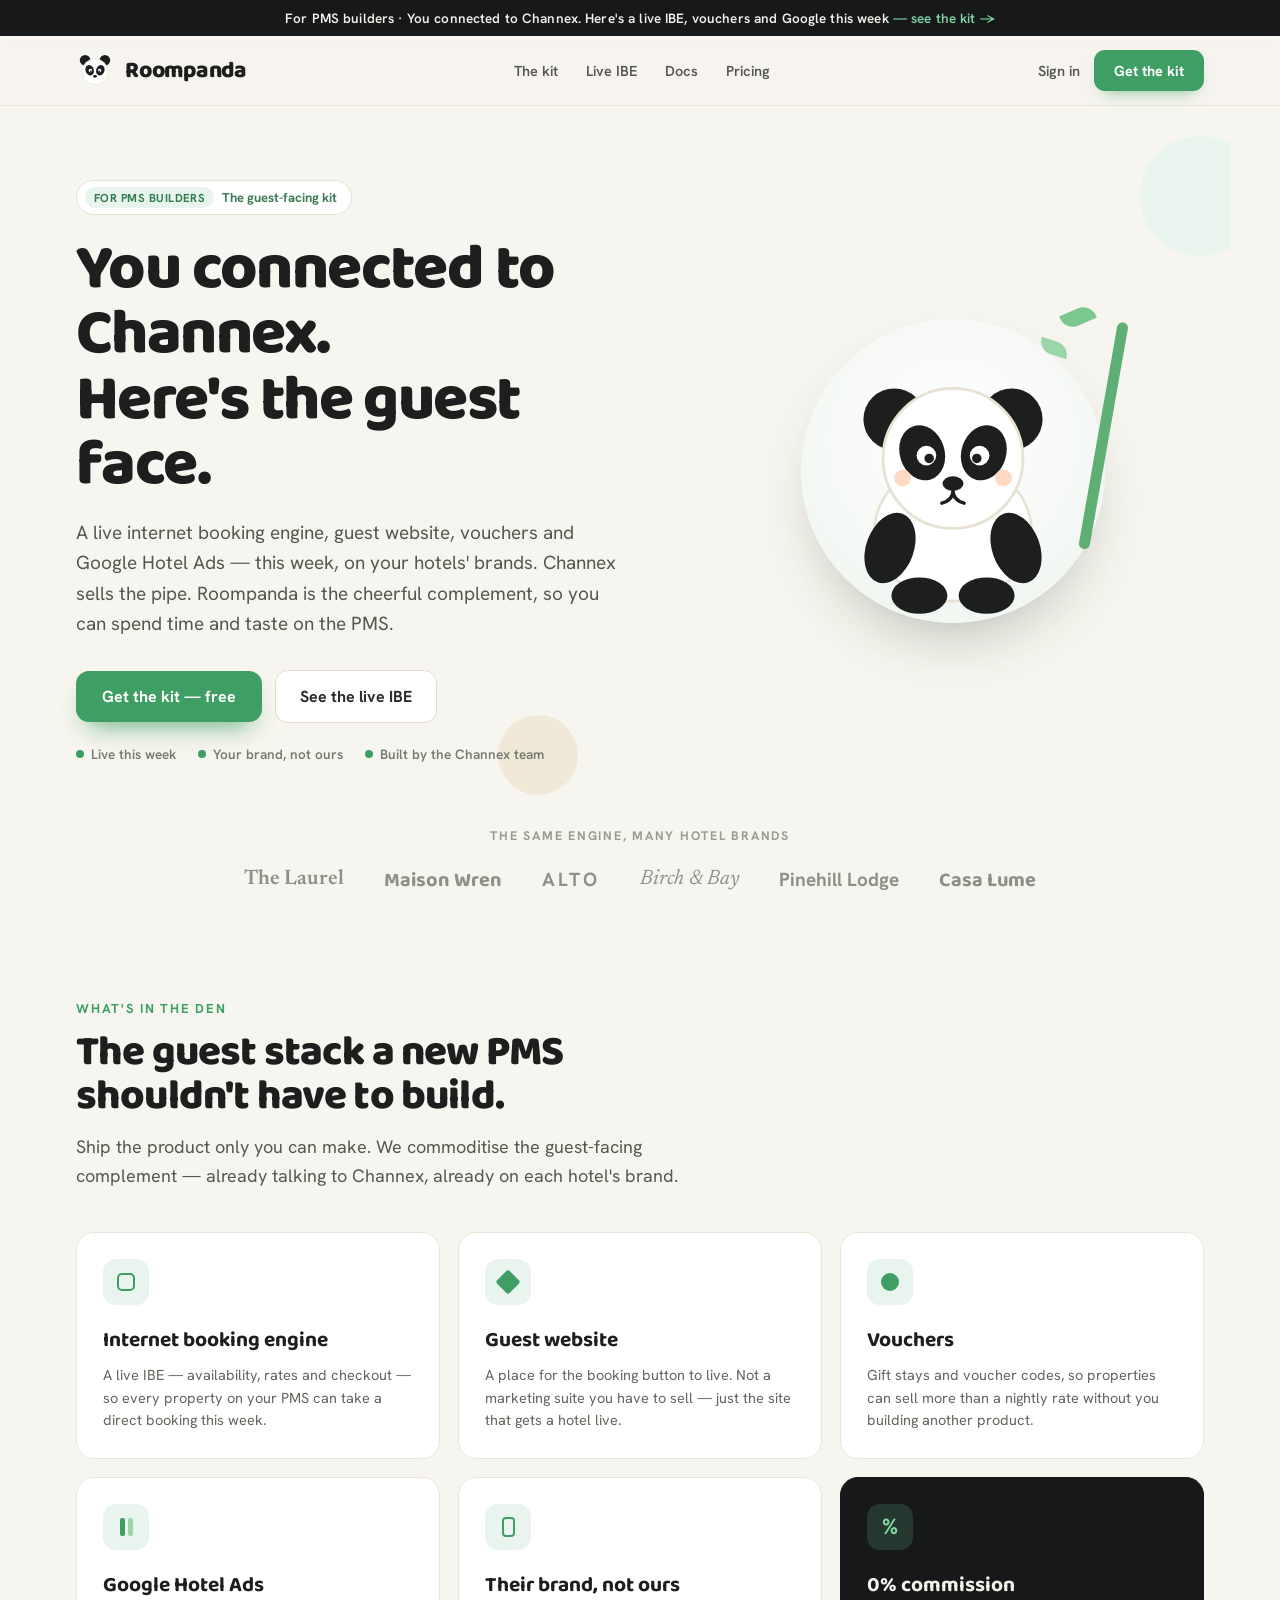
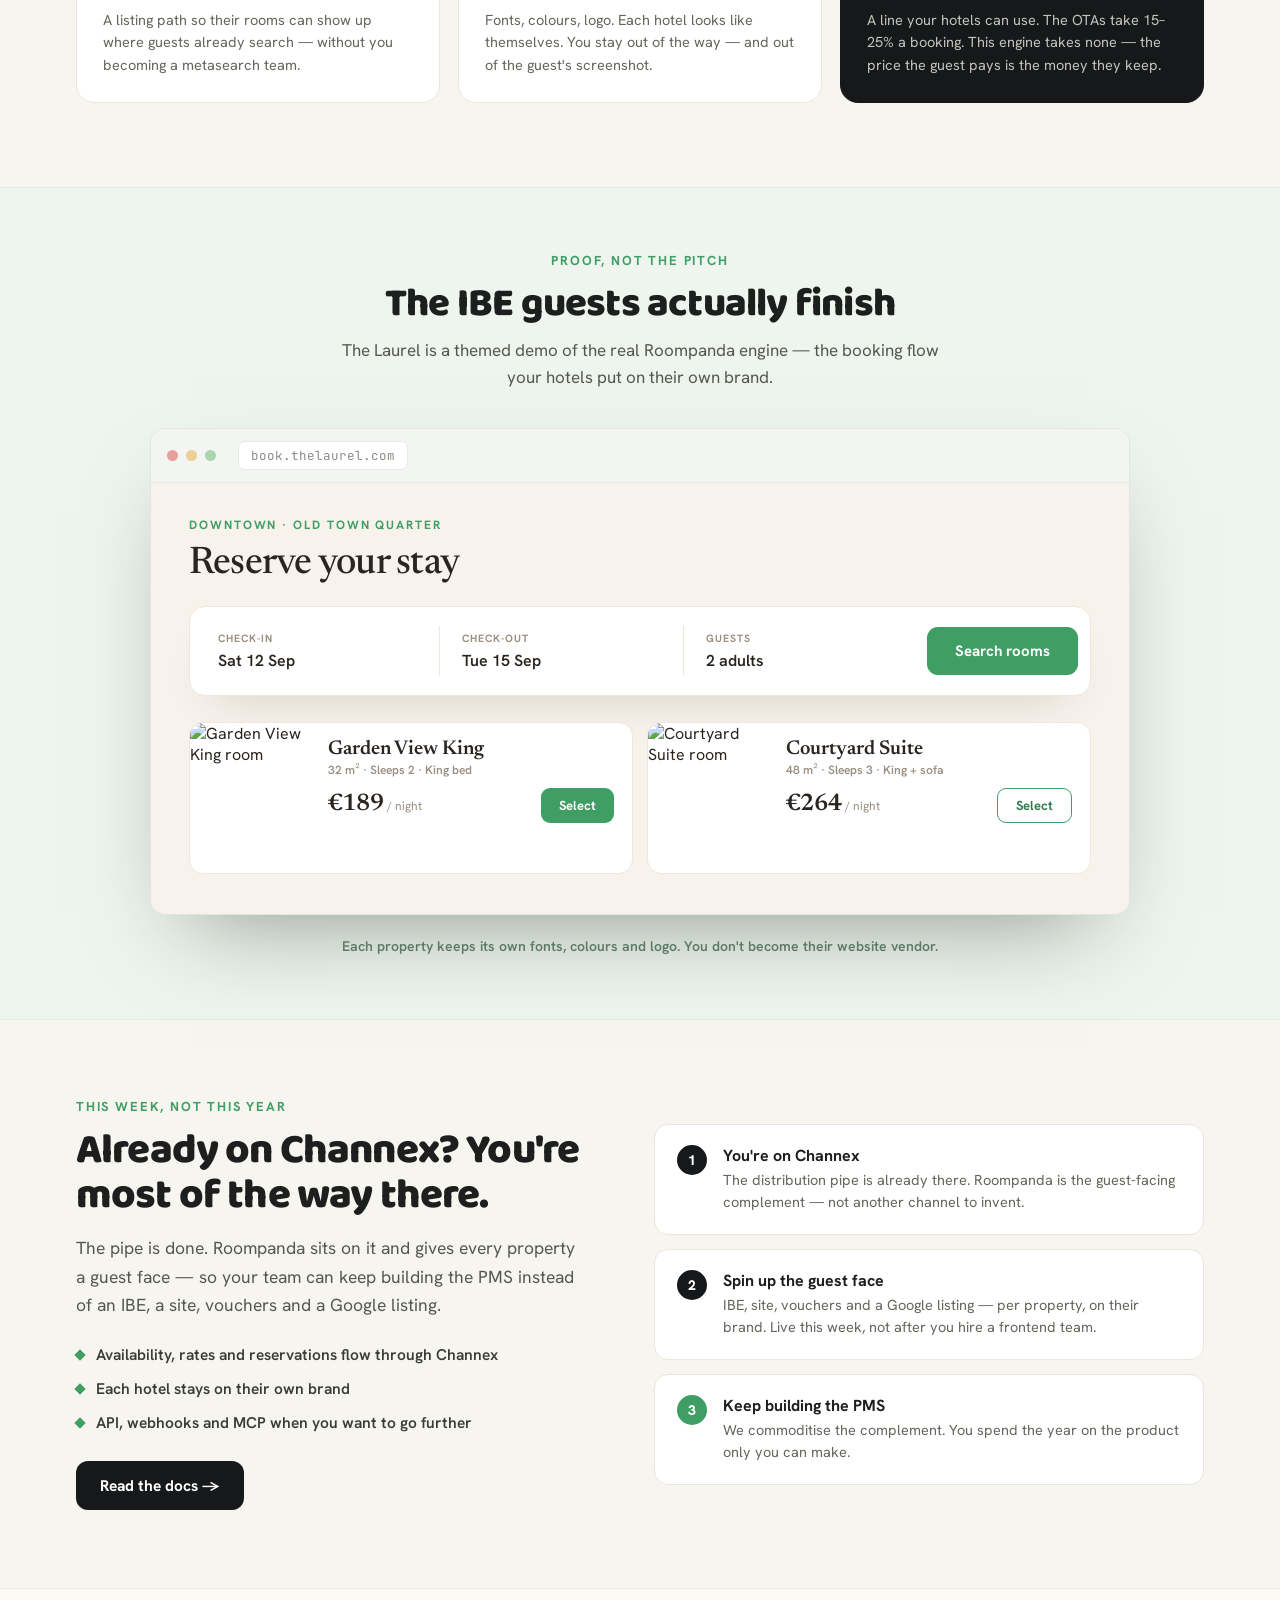
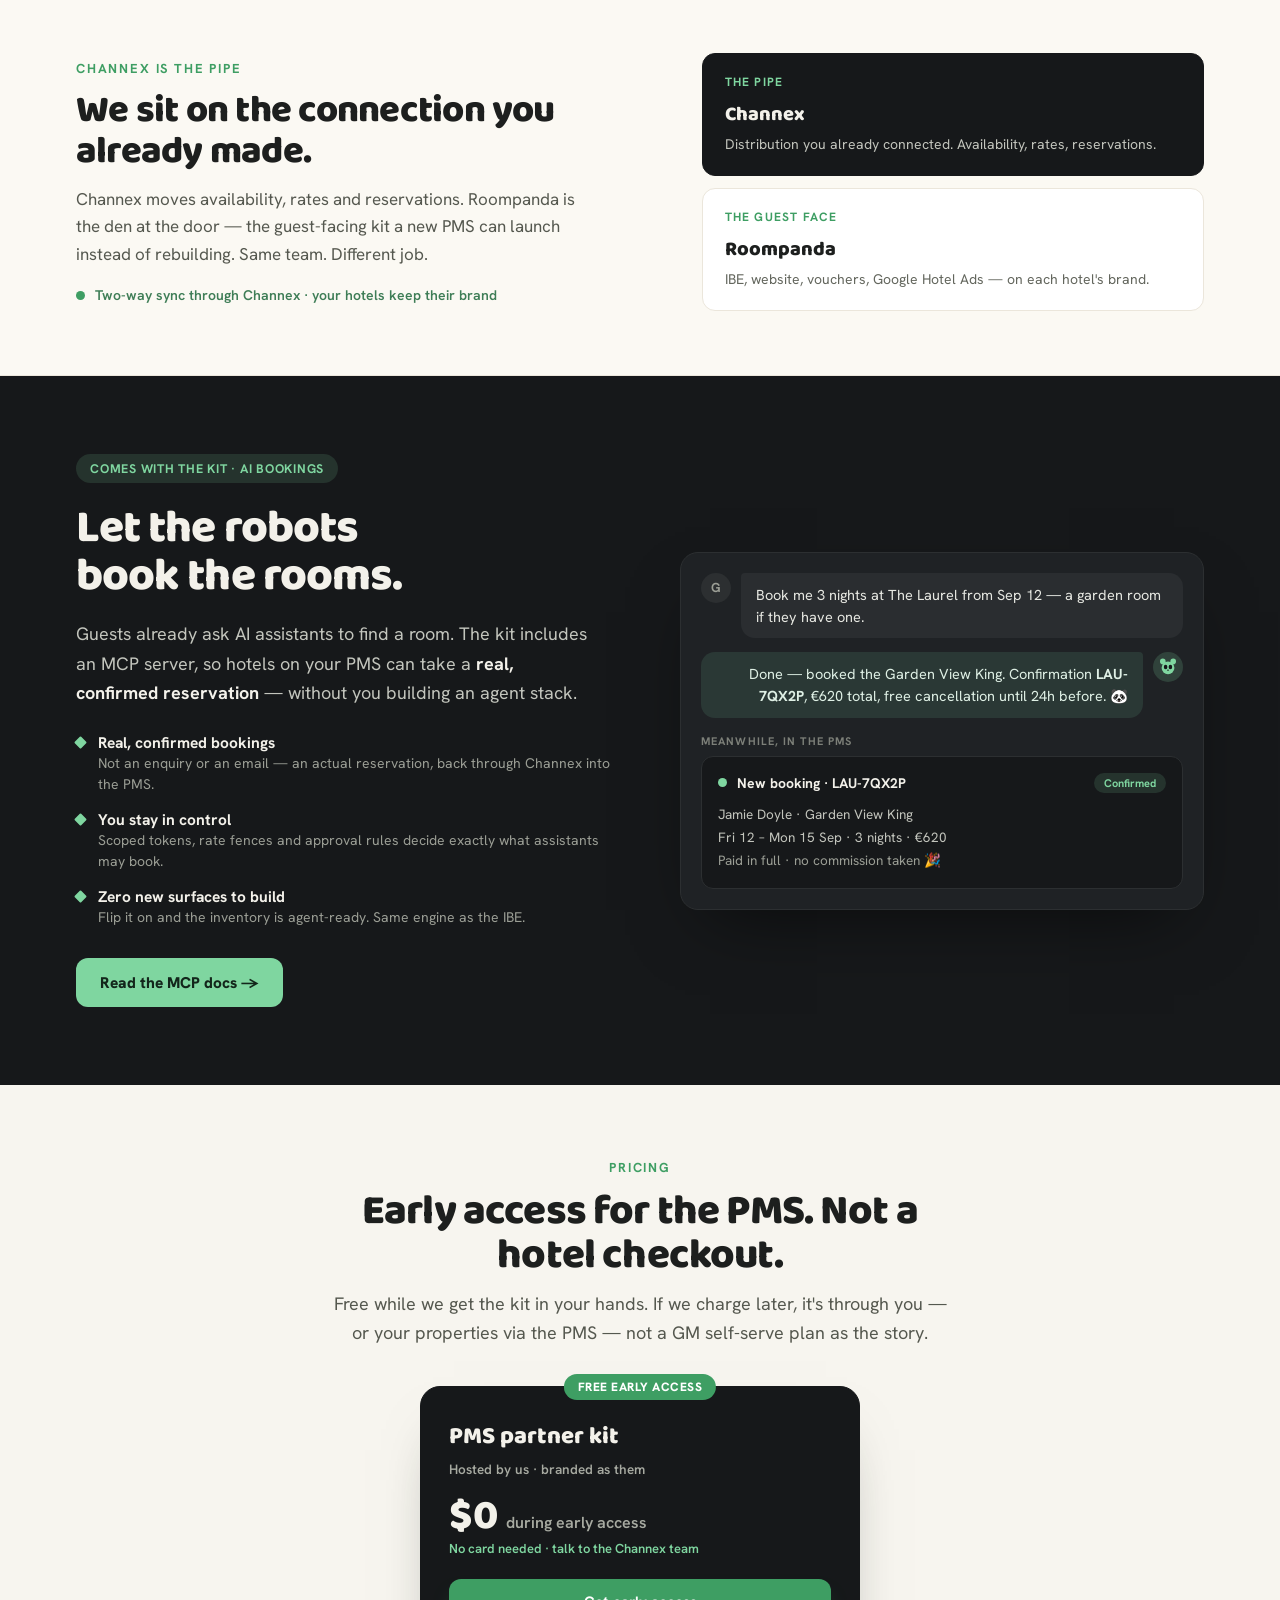
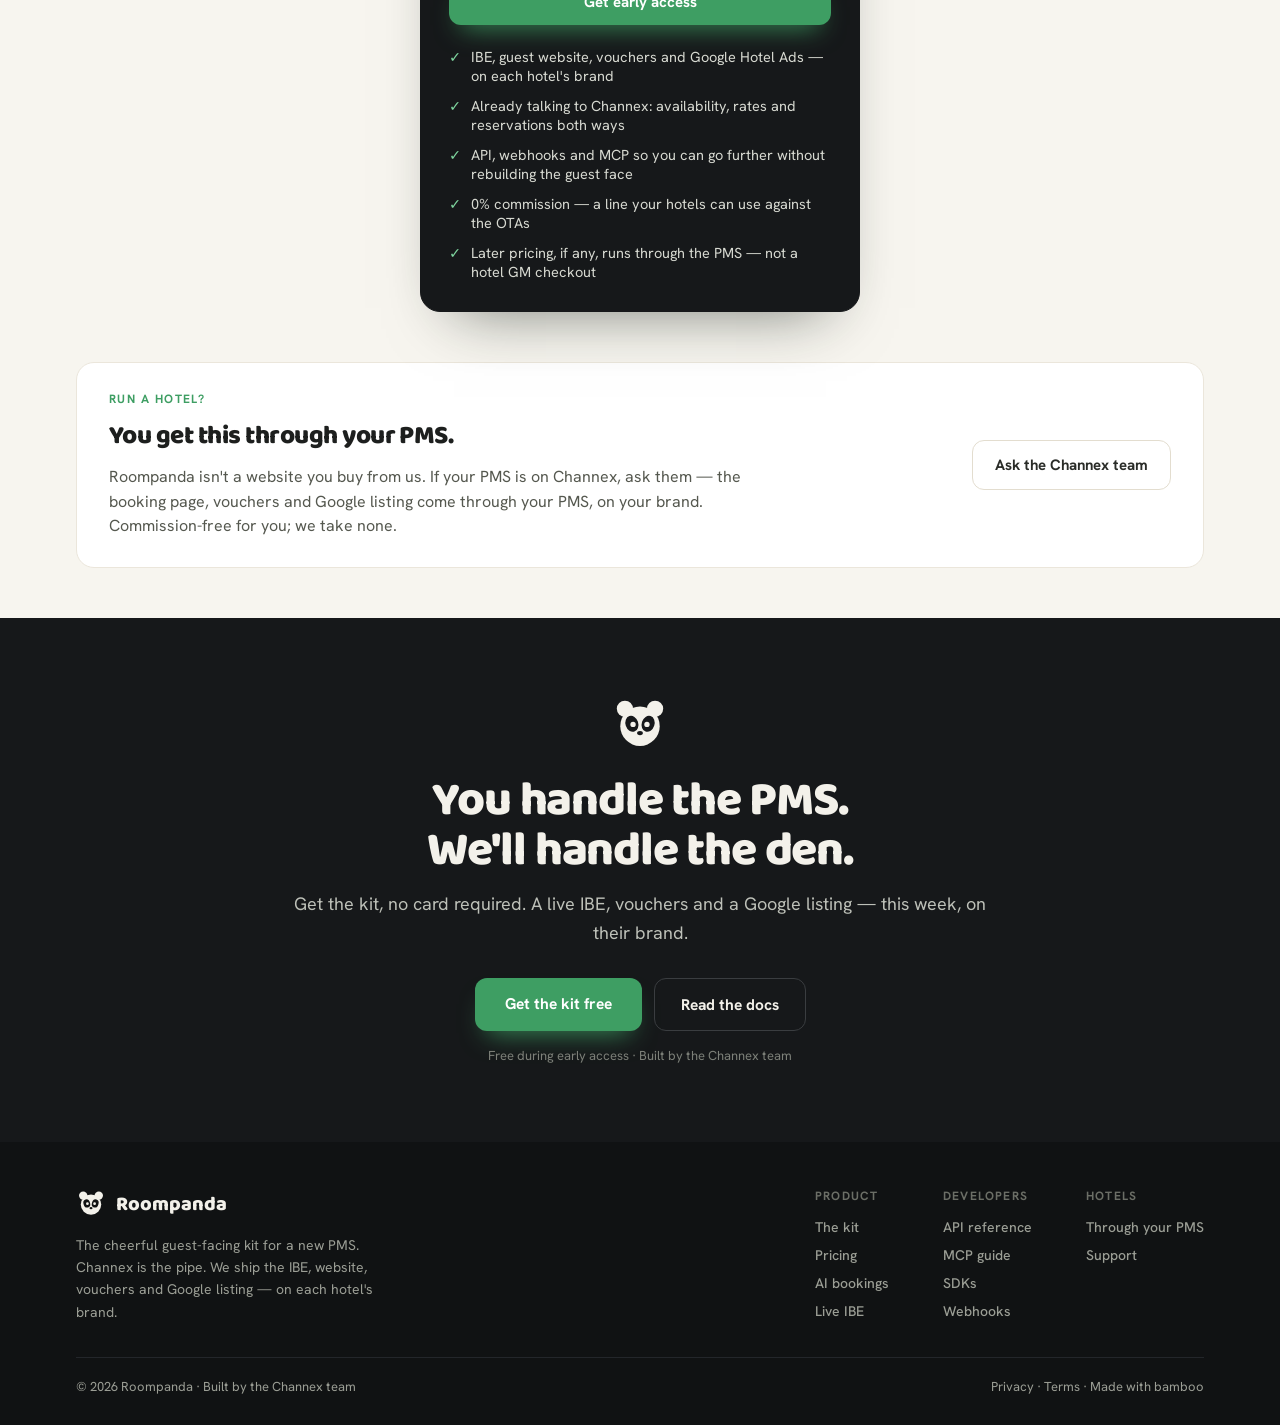
==== commit d1dbcee7: "Rewrite homepage for PMS builders, not hotel GMs Roompanda is the guest-facing starter kit on Channe" ====
--- a/index.html
+++ b/index.html
@@ -3,11 +3,11 @@
 <head>
 <meta charset="utf-8">
 <meta name="viewport" content="width=device-width, initial-scale=1">
-<title>Roompanda — Direct bookings, zero bamboozle</title>
-<meta name="description" content="Roompanda is the commission-free booking engine for independent hotels. Take direct reservations on your own website, stay in sync with your PMS, and keep every penny of the booking.">
+<title>Roompanda — The guest-facing kit for a new PMS</title>
+<meta name="description" content="You connected to Channex. Roompanda is the cheerful starter kit for new PMS products — a live IBE, guest website, vouchers and Google Hotel Ads, on each hotel's brand.">
 <link rel="icon" href="assets/favicon.svg" type="image/svg+xml">
-<meta property="og:title" content="Roompanda — Direct bookings, zero bamboozle">
-<meta property="og:description" content="The commission-free booking engine for independent hotels. Direct bookings on your own website — and guests' AI assistants can book too.">
+<meta property="og:title" content="Roompanda — The guest-facing kit for a new PMS">
+<meta property="og:description" content="You connected to Channex. Here's a live IBE, voucher and Google listing this week — on your hotels' brands.">
 <meta property="og:type" content="website">
 <link rel="preconnect" href="https://fonts.googleapis.com">
 <link rel="preconnect" href="https://fonts.gstatic.com" crossorigin>
@@ -18,8 +18,8 @@
 <div style="background:#f7f5ef;">
 
   <!-- ANNOUNCEMENT -->
-  <a href="#mcp" style="display:block;background:#16181a;color:#f3f1ea;text-align:center;font-size:13.5px;font-weight:600;padding:9px 16px;letter-spacing:0.01em;">
-    New · Guests can now book your rooms through AI travel assistants <span style="color:#7fd6a0;">— see how it works →</span>
+  <a href="#kit" style="display:block;background:#16181a;color:#f3f1ea;text-align:center;font-size:13.5px;font-weight:600;padding:9px 16px;letter-spacing:0.01em;">
+    For PMS builders · You connected to Channex. Here's a live IBE, vouchers and Google this week <span style="color:#7fd6a0;">— see the kit →</span>
   </a>
 
   <!-- NAV -->
@@ -41,16 +41,16 @@
         <span class="brand-name" style="font-family:'Baloo 2',cursive;font-weight:800;font-size:23px;letter-spacing:-0.01em;line-height:1;">Roompanda</span>
       </a>
       <nav style="display:flex;align-items:center;gap:28px;font-size:14.5px;font-weight:600;color:#55584f;">
-        <a class="navlink" href="#features" data-wide="1">Features</a>
-        <a class="navlink" href="#preview" data-wide="1">See it live</a>
-        <a class="navlink" href="#mcp" data-wide="1">AI bookings</a>
+        <a class="navlink" href="#kit" data-wide="1">The kit</a>
+        <a class="navlink" href="#preview" data-wide="1">Live IBE</a>
+        <a class="navlink" href="developers.html" data-wide="1">Docs</a>
         <a class="navlink" href="#pricing" data-wide="1">Pricing</a>
       </nav>
       <div style="display:flex;align-items:center;gap:14px;">
         <a class="navlink" href="https://book.roompanda.com/admin/login" style="font-size:14.5px;font-weight:600;color:#55584f;" data-wide="1">Sign in</a>
         <!-- nowrap: on a phone the header is logo + this + the menu button, and
-             "Start free" was breaking across two lines inside its own pill. -->
-        <a class="btn-green nav-cta" href="https://book.roompanda.com/admin/login" style="background:#3e9e63;color:#fff;font-size:14.5px;font-weight:700;border-radius:11px;padding:11px 20px;white-space:nowrap;box-shadow:0 8px 18px -10px rgba(62,158,99,0.8);">Start free</a>
+             the CTA was breaking across two lines inside its own pill. -->
+        <a class="btn-green nav-cta" href="https://book.roompanda.com/admin/login" style="background:#3e9e63;color:#fff;font-size:14.5px;font-weight:700;border-radius:11px;padding:11px 20px;white-space:nowrap;box-shadow:0 8px 18px -10px rgba(62,158,99,0.8);">Get the kit</a>
         <button class="menu-btn" id="menuBtn" aria-label="Menu" aria-expanded="false" style="align-items:center;justify-content:center;width:40px;height:40px;border:1px solid #e3ddcf;background:#fff;border-radius:11px;cursor:pointer;">
           <svg width="20" height="20" viewBox="0 0 24 24" fill="none" stroke="#1d1f1e" stroke-width="2.2" stroke-linecap="round"><line x1="3" y1="7" x2="21" y2="7"/><line x1="3" y1="12" x2="21" y2="12"/><line x1="3" y1="17" x2="21" y2="17"/></svg>
         </button>
@@ -58,10 +58,11 @@
     </div>
     <!-- mobile menu -->
     <div class="mobile-menu" id="mobileMenu" style="flex-direction:column;gap:4px;padding:8px 26px 16px;border-top:1px solid #ebe6db;font-size:15px;font-weight:600;color:#55584f;">
-      <a href="#features" style="padding:10px 0;">Features</a>
-      <a href="#preview" style="padding:10px 0;">See it live</a>
-      <a href="#mcp" style="padding:10px 0;">AI bookings</a>
+      <a href="#kit" style="padding:10px 0;">The kit</a>
+      <a href="#preview" style="padding:10px 0;">Live IBE</a>
+      <a href="developers.html" style="padding:10px 0;">Docs</a>
       <a href="#pricing" style="padding:10px 0;">Pricing</a>
+      <a href="#hotels" style="padding:10px 0;">I run a hotel</a>
       <a href="https://book.roompanda.com/admin/login" style="padding:10px 0;">Sign in</a>
     </div>
   </header>
@@ -79,18 +80,18 @@
     <div style="position:relative;z-index:1;display:flex;gap:48px;align-items:center;flex-wrap:wrap;">
       <div style="flex:1.15;min-width:330px;">
         <div style="display:inline-flex;align-items:center;gap:8px;background:#ffffff;border:1px solid #e7e1d4;border-radius:999px;padding:6px 14px 6px 8px;font-size:13px;font-weight:700;color:#3e7d56;margin-bottom:22px;">
-          <span style="background:#eaf4ee;color:#2f7d4d;border-radius:999px;padding:3px 9px;font-size:11.5px;letter-spacing:0.04em;">0% COMMISSION</span>
-          The booking engine with a brain
-        </div>
-        <h1 class="hero-h1" style="font-family:'Baloo 2',cursive;font-weight:800;font-size:64px;line-height:1.02;letter-spacing:-0.025em;margin:0 0 20px;">Direct bookings,<br>zero bamboozle.</h1>
-        <p style="font-size:19px;line-height:1.6;color:#55584f;margin:0 0 30px;max-width:520px;">Roompanda is the cheerful little booking engine for independent hotels. Take commission-free reservations on your own website, keep availability and rates in sync with the systems you already use — and welcome guests who book through AI travel assistants, too.</p>
+          <span style="background:#eaf4ee;color:#2f7d4d;border-radius:999px;padding:3px 9px;font-size:11.5px;letter-spacing:0.04em;">FOR PMS BUILDERS</span>
+          The guest-facing kit
+        </div>
+        <h1 class="hero-h1" style="font-family:'Baloo 2',cursive;font-weight:800;font-size:64px;line-height:1.02;letter-spacing:-0.025em;margin:0 0 20px;">You connected to Channex.<br>Here's the guest face.</h1>
+        <p style="font-size:19px;line-height:1.6;color:#55584f;margin:0 0 30px;max-width:540px;">A live internet booking engine, guest website, vouchers and Google Hotel Ads — this week, on your hotels' brands. Channex sells the pipe. Roompanda is the cheerful complement, so you can spend time and taste on the PMS.</p>
         <div style="display:flex;gap:13px;flex-wrap:wrap;align-items:center;margin-bottom:22px;">
-          <a class="btn-green" href="https://book.roompanda.com/admin/login" style="background:#3e9e63;color:#fff;font-size:16px;font-weight:700;border-radius:13px;padding:15px 26px;box-shadow:0 14px 26px -12px rgba(62,158,99,0.85);">Start free — no card</a>
-          <a class="btn-outline" href="#preview" style="background:#fff;border:1px solid #e3ddcf;color:#2a2c28;font-size:16px;font-weight:700;border-radius:13px;padding:15px 24px;">See it in action</a>
+          <a class="btn-green" href="https://book.roompanda.com/admin/login" style="background:#3e9e63;color:#fff;font-size:16px;font-weight:700;border-radius:13px;padding:15px 26px;box-shadow:0 14px 26px -12px rgba(62,158,99,0.85);">Get the kit — free</a>
+          <a class="btn-outline" href="#preview" style="background:#fff;border:1px solid #e3ddcf;color:#2a2c28;font-size:16px;font-weight:700;border-radius:13px;padding:15px 24px;">See the live IBE</a>
         </div>
         <div style="display:flex;gap:22px;flex-wrap:wrap;font-size:13.5px;color:#76796f;font-weight:600;">
-          <span style="display:flex;align-items:center;gap:7px;"><span style="width:8px;height:8px;border-radius:50%;background:#3e9e63;"></span>Live in an afternoon</span>
-          <span style="display:flex;align-items:center;gap:7px;"><span style="width:8px;height:8px;border-radius:50%;background:#3e9e63;"></span>No booking fees, ever</span>
+          <span style="display:flex;align-items:center;gap:7px;"><span style="width:8px;height:8px;border-radius:50%;background:#3e9e63;"></span>Live this week</span>
+          <span style="display:flex;align-items:center;gap:7px;"><span style="width:8px;height:8px;border-radius:50%;background:#3e9e63;"></span>Your brand, not ours</span>
           <span style="display:flex;align-items:center;gap:7px;"><span style="width:8px;height:8px;border-radius:50%;background:#3e9e63;"></span>Built by the Channex team</span>
         </div>
       </div>
@@ -138,9 +139,9 @@
     </div>
   </section>
 
-  <!-- LOGO BAR -->
+  <!-- DEMO PROPERTY BAR -->
   <section style="max-width:1180px;margin:0 auto;padding:8px 26px 44px;">
-    <div style="text-align:center;font-size:12.5px;letter-spacing:0.14em;text-transform:uppercase;color:#9a9c92;font-weight:700;margin-bottom:20px;">Trusted by independent stays everywhere</div>
+    <div style="text-align:center;font-size:12.5px;letter-spacing:0.14em;text-transform:uppercase;color:#9a9c92;font-weight:700;margin-bottom:20px;">The same engine, many hotel brands</div>
     <div style="display:flex;flex-wrap:wrap;justify-content:center;gap:14px 40px;align-items:center;opacity:0.85;">
       <span style="font-family:'Newsreader',serif;font-size:21px;font-weight:600;color:#7c7f75;">The Laurel</span>
       <span style="font-family:'Baloo 2',cursive;font-size:20px;font-weight:700;color:#7c7f75;">Maison Wren</span>
@@ -151,44 +152,44 @@
     </div>
   </section>
 
-  <!-- FEATURES -->
-  <section id="features" style="max-width:1180px;margin:0 auto;padding:60px 26px 30px;">
+  <!-- THE KIT -->
+  <section id="kit" style="max-width:1180px;margin:0 auto;padding:60px 26px 30px;">
     <div style="max-width:640px;margin-bottom:42px;">
-      <div style="font-size:13px;letter-spacing:0.14em;text-transform:uppercase;color:#3e9e63;font-weight:700;margin-bottom:14px;">Everything in the den</div>
-      <h2 class="section-h2" style="font-family:'Baloo 2',cursive;font-weight:800;font-size:42px;line-height:1.05;letter-spacing:-0.02em;margin:0 0 14px;">A full booking engine. None of the bloat.</h2>
-      <p style="font-size:18px;line-height:1.6;color:#55584f;margin:0;">Roompanda handles the whole reservation, from first click to confirmation email — and keeps every cent of the booking yours.</p>
+      <div style="font-size:13px;letter-spacing:0.14em;text-transform:uppercase;color:#3e9e63;font-weight:700;margin-bottom:14px;">What's in the den</div>
+      <h2 class="section-h2" style="font-family:'Baloo 2',cursive;font-weight:800;font-size:42px;line-height:1.05;letter-spacing:-0.02em;margin:0 0 14px;">The guest stack a new PMS shouldn't have to build.</h2>
+      <p style="font-size:18px;line-height:1.6;color:#55584f;margin:0;">Ship the product only you can make. We commoditise the guest-facing complement — already talking to Channex, already on each hotel's brand.</p>
     </div>
 
     <div style="display:grid;grid-template-columns:repeat(auto-fit,minmax(280px,1fr));gap:18px;">
       <div class="card" style="background:#fff;border:1px solid #ebe6db;border-radius:18px;padding:26px;">
         <div style="width:46px;height:46px;border-radius:13px;background:#eaf4ee;display:flex;align-items:center;justify-content:center;margin-bottom:18px;"><span style="width:18px;height:18px;border:2.5px solid #3e9e63;border-radius:5px;display:block;"></span></div>
-        <h3 style="font-family:'Baloo 2',cursive;font-weight:700;font-size:21px;margin:0 0 7px;">Lightning calendar</h3>
-        <p style="font-size:14.5px;line-height:1.55;color:#63665d;margin:0;">Real-time availability, minimum-stay rules and smart date hints — guests only ever see bookable nights.</p>
+        <h3 style="font-family:'Baloo 2',cursive;font-weight:700;font-size:21px;margin:0 0 7px;">Internet booking engine</h3>
+        <p style="font-size:14.5px;line-height:1.55;color:#63665d;margin:0;">A live IBE — availability, rates and checkout — so every property on your PMS can take a direct booking this week.</p>
       </div>
       <div class="card" style="background:#fff;border:1px solid #ebe6db;border-radius:18px;padding:26px;">
         <div style="width:46px;height:46px;border-radius:13px;background:#eaf4ee;display:flex;align-items:center;justify-content:center;margin-bottom:18px;"><span style="width:18px;height:18px;background:#3e9e63;transform:rotate(45deg);border-radius:3px;display:block;"></span></div>
-        <h3 style="font-family:'Baloo 2',cursive;font-weight:700;font-size:21px;margin:0 0 7px;">Rooms &amp; rate plans</h3>
-        <p style="font-size:14.5px;line-height:1.55;color:#63665d;margin:0;">Flexible, non-refundable, bed &amp; breakfast — stack as many rate plans as you like, each with its own rules.</p>
+        <h3 style="font-family:'Baloo 2',cursive;font-weight:700;font-size:21px;margin:0 0 7px;">Guest website</h3>
+        <p style="font-size:14.5px;line-height:1.55;color:#63665d;margin:0;">A place for the booking button to live. Not a marketing suite you have to sell — just the site that gets a hotel live.</p>
       </div>
       <div class="card" style="background:#fff;border:1px solid #ebe6db;border-radius:18px;padding:26px;">
         <div style="width:46px;height:46px;border-radius:13px;background:#eaf4ee;display:flex;align-items:center;justify-content:center;margin-bottom:18px;"><span style="width:18px;height:18px;border-radius:50%;background:#3e9e63;display:block;"></span></div>
-        <h3 style="font-family:'Baloo 2',cursive;font-weight:700;font-size:21px;margin:0 0 7px;">Upsells &amp; extras</h3>
-        <p style="font-size:14.5px;line-height:1.55;color:#63665d;margin:0;">Champagne, spa days, airport pickups, late checkout. Bundle add-ons that lift every booking's value.</p>
+        <h3 style="font-family:'Baloo 2',cursive;font-weight:700;font-size:21px;margin:0 0 7px;">Vouchers</h3>
+        <p style="font-size:14.5px;line-height:1.55;color:#63665d;margin:0;">Gift stays and voucher codes, so properties can sell more than a nightly rate without you building another product.</p>
       </div>
       <div class="card" style="background:#fff;border:1px solid #ebe6db;border-radius:18px;padding:26px;">
         <div style="width:46px;height:46px;border-radius:13px;background:#eaf4ee;display:flex;align-items:center;justify-content:center;margin-bottom:18px;"><span style="display:flex;gap:3px;"><span style="width:5px;height:18px;background:#3e9e63;border-radius:2px;"></span><span style="width:5px;height:18px;background:#9ad6a9;border-radius:2px;"></span></span></div>
-        <h3 style="font-family:'Baloo 2',cursive;font-weight:700;font-size:21px;margin:0 0 7px;">Multi-currency &amp; language</h3>
-        <p style="font-size:14.5px;line-height:1.55;color:#63665d;margin:0;">Guests book in their currency and language. You settle in yours. Everyone's happy.</p>
+        <h3 style="font-family:'Baloo 2',cursive;font-weight:700;font-size:21px;margin:0 0 7px;">Google Hotel Ads</h3>
+        <p style="font-size:14.5px;line-height:1.55;color:#63665d;margin:0;">A listing path so their rooms can show up where guests already search — without you becoming a metasearch team.</p>
       </div>
       <div class="card" style="background:#fff;border:1px solid #ebe6db;border-radius:18px;padding:26px;">
         <div style="width:46px;height:46px;border-radius:13px;background:#eaf4ee;display:flex;align-items:center;justify-content:center;margin-bottom:18px;"><span style="width:13px;height:20px;border:2.5px solid #3e9e63;border-radius:4px;display:block;"></span></div>
-        <h3 style="font-family:'Baloo 2',cursive;font-weight:700;font-size:21px;margin:0 0 7px;">Mobile-first checkout</h3>
-        <p style="font-size:14.5px;line-height:1.55;color:#63665d;margin:0;">Two-thirds of bookings happen on a phone. Roompanda's checkout is fast, thumb-friendly and conversion-tuned.</p>
+        <h3 style="font-family:'Baloo 2',cursive;font-weight:700;font-size:21px;margin:0 0 7px;">Their brand, not ours</h3>
+        <p style="font-size:14.5px;line-height:1.55;color:#63665d;margin:0;">Fonts, colours, logo. Each hotel looks like themselves. You stay out of the way — and out of the guest's screenshot.</p>
       </div>
       <div class="card" style="background:#16181a;border:1px solid #16181a;border-radius:18px;padding:26px;color:#f3f1ea;">
         <div style="width:46px;height:46px;border-radius:13px;background:rgba(127,214,160,0.16);display:flex;align-items:center;justify-content:center;margin-bottom:18px;"><span style="color:#7fd6a0;font-size:22px;line-height:1;font-weight:800;">%</span></div>
         <h3 style="font-family:'Baloo 2',cursive;font-weight:700;font-size:21px;margin:0 0 7px;">0% commission</h3>
-        <p style="font-size:14.5px;line-height:1.55;color:#c3c5bd;margin:0;">The OTAs take 15–25% a booking. We take none. The price your guest pays is the money you keep.</p>
+        <p style="font-size:14.5px;line-height:1.55;color:#c3c5bd;margin:0;">A line your hotels can use. The OTAs take 15–25% a booking. This engine takes none — the price the guest pays is the money they keep.</p>
       </div>
     </div>
   </section>
@@ -197,9 +198,9 @@
   <section id="preview" style="background:#eef4ee;margin-top:54px;border-top:1px solid #e2ebe3;border-bottom:1px solid #e2ebe3;">
     <div style="max-width:1180px;margin:0 auto;padding:64px 26px;">
       <div style="text-align:center;max-width:620px;margin:0 auto 36px;">
-        <div style="font-size:13px;letter-spacing:0.14em;text-transform:uppercase;color:#3e9e63;font-weight:700;margin-bottom:14px;">What your guests see</div>
-        <h2 class="section-h2" style="font-family:'Baloo 2',cursive;font-weight:800;font-size:40px;line-height:1.05;letter-spacing:-0.02em;margin:0 0 12px;">A booking flow guests actually finish</h2>
-        <p style="font-size:17px;line-height:1.6;color:#55584f;margin:0;">Clean, calm and on your brand. Here's the real Roompanda engine, themed for one of our hotels.</p>
+        <div style="font-size:13px;letter-spacing:0.14em;text-transform:uppercase;color:#3e9e63;font-weight:700;margin-bottom:14px;">Proof, not the pitch</div>
+        <h2 class="section-h2" style="font-family:'Baloo 2',cursive;font-weight:800;font-size:40px;line-height:1.05;letter-spacing:-0.02em;margin:0 0 12px;">The IBE guests actually finish</h2>
+        <p style="font-size:17px;line-height:1.6;color:#55584f;margin:0;">The Laurel is a themed demo of the real Roompanda engine — the booking flow your hotels put on their own brand.</p>
       </div>
 
       <!-- browser frame -->
@@ -248,7 +249,67 @@
           </div>
         </div>
       </div>
-      <div style="text-align:center;margin-top:22px;font-size:14px;color:#5d7a66;font-weight:600;">Fully themeable — match your fonts, colours and logo in minutes.</div>
+      <div style="text-align:center;margin-top:22px;font-size:14px;color:#5d7a66;font-weight:600;">Each property keeps its own fonts, colours and logo. You don't become their website vendor.</div>
+    </div>
+  </section>
+
+  <!-- THIS WEEK -->
+  <section id="how" style="max-width:1180px;margin:0 auto;padding:78px 26px;">
+    <div style="display:flex;gap:54px;align-items:center;flex-wrap:wrap;">
+      <div style="flex:1;min-width:320px;">
+        <div style="font-size:13px;letter-spacing:0.14em;text-transform:uppercase;color:#3e9e63;font-weight:700;margin-bottom:14px;">This week, not this year</div>
+        <h2 class="section-h2" style="font-family:'Baloo 2',cursive;font-weight:800;font-size:42px;line-height:1.05;letter-spacing:-0.02em;margin:0 0 16px;">Already on Channex? You're most of the way there.</h2>
+        <p style="font-size:17.5px;line-height:1.65;color:#55584f;margin:0 0 24px;max-width:500px;">The pipe is done. Roompanda sits on it and gives every property a guest face — so your team can keep building the PMS instead of an IBE, a site, vouchers and a Google listing.</p>
+        <div style="display:flex;flex-direction:column;gap:13px;margin-bottom:28px;">
+          <div style="display:flex;gap:12px;align-items:center;font-size:15.5px;font-weight:600;color:#3a3d36;"><span style="width:8px;height:8px;background:#3e9e63;transform:rotate(45deg);flex:none;"></span>Availability, rates and reservations flow through Channex</div>
+          <div style="display:flex;gap:12px;align-items:center;font-size:15.5px;font-weight:600;color:#3a3d36;"><span style="width:8px;height:8px;background:#3e9e63;transform:rotate(45deg);flex:none;"></span>Each hotel stays on their own brand</div>
+          <div style="display:flex;gap:12px;align-items:center;font-size:15.5px;font-weight:600;color:#3a3d36;"><span style="width:8px;height:8px;background:#3e9e63;transform:rotate(45deg);flex:none;"></span>API, webhooks and MCP when you want to go further</div>
+        </div>
+        <a class="btn-dark" href="developers.html" style="background:#16181a;color:#fff;font-size:15.5px;font-weight:700;border-radius:12px;padding:14px 24px;display:inline-block;">Read the docs →</a>
+      </div>
+
+      <div style="flex:1.05;min-width:320px;">
+        <div style="display:flex;flex-direction:column;gap:14px;">
+          <div style="display:flex;gap:16px;align-items:flex-start;background:#fff;border:1px solid #ebe6db;border-radius:14px;padding:20px 22px;">
+            <span style="width:30px;height:30px;border-radius:50%;background:#16181a;color:#fff;font-weight:800;font-size:14px;display:flex;align-items:center;justify-content:center;flex:none;">1</span>
+            <div><div style="font-weight:700;font-size:16px;margin-bottom:3px;">You're on Channex</div><div style="font-size:14.5px;color:#63665d;line-height:1.55;">The distribution pipe is already there. Roompanda is the guest-facing complement — not another channel to invent.</div></div>
+          </div>
+          <div style="display:flex;gap:16px;align-items:flex-start;background:#fff;border:1px solid #ebe6db;border-radius:14px;padding:20px 22px;">
+            <span style="width:30px;height:30px;border-radius:50%;background:#16181a;color:#fff;font-weight:800;font-size:14px;display:flex;align-items:center;justify-content:center;flex:none;">2</span>
+            <div><div style="font-weight:700;font-size:16px;margin-bottom:3px;">Spin up the guest face</div><div style="font-size:14.5px;color:#63665d;line-height:1.55;">IBE, site, vouchers and a Google listing — per property, on their brand. Live this week, not after you hire a frontend team.</div></div>
+          </div>
+          <div style="display:flex;gap:16px;align-items:flex-start;background:#fff;border:1px solid #ebe6db;border-radius:14px;padding:20px 22px;">
+            <span style="width:30px;height:30px;border-radius:50%;background:#3e9e63;color:#fff;font-weight:800;font-size:14px;display:flex;align-items:center;justify-content:center;flex:none;">3</span>
+            <div><div style="font-weight:700;font-size:16px;margin-bottom:3px;">Keep building the PMS</div><div style="font-size:14.5px;color:#63665d;line-height:1.55;">We commoditise the complement. You spend the year on the product only you can make.</div></div>
+          </div>
+        </div>
+      </div>
+    </div>
+  </section>
+
+  <!-- CHANNEX -->
+  <section id="channex" style="background:#fbf9f3;border-top:1px solid #ece7dc;border-bottom:1px solid #ece7dc;">
+    <div style="max-width:1180px;margin:0 auto;padding:64px 26px;">
+      <div style="display:flex;gap:48px;flex-wrap:wrap;align-items:center;">
+        <div style="flex:1.15;min-width:300px;">
+          <div style="font-size:13px;letter-spacing:0.14em;text-transform:uppercase;color:#3e9e63;font-weight:700;margin-bottom:14px;">Channex is the pipe</div>
+          <h2 class="section-h2" style="font-family:'Baloo 2',cursive;font-weight:800;font-size:38px;line-height:1.06;letter-spacing:-0.02em;margin:0 0 14px;">We sit on the connection you already made.</h2>
+          <p style="font-size:17px;line-height:1.62;color:#55584f;margin:0 0 18px;max-width:500px;">Channex moves availability, rates and reservations. Roompanda is the den at the door — the guest-facing kit a new PMS can launch instead of rebuilding. Same team. Different job.</p>
+          <div style="display:flex;gap:10px;align-items:center;font-size:14px;font-weight:600;color:#3e7d56;"><span style="width:9px;height:9px;background:#3e9e63;border-radius:50%;"></span>Two-way sync through Channex · your hotels keep their brand</div>
+        </div>
+        <div style="flex:1;min-width:280px;display:flex;flex-direction:column;gap:12px;">
+          <div style="background:#16181a;border:1px solid #16181a;border-radius:13px;padding:20px 22px;color:#f3f1ea;">
+            <div style="font-size:12px;letter-spacing:0.1em;text-transform:uppercase;color:#7fd6a0;font-weight:700;margin-bottom:8px;">The pipe</div>
+            <div style="font-weight:800;font-size:20px;font-family:'Baloo 2',cursive;margin-bottom:4px;">Channex</div>
+            <div style="font-size:14px;color:#c3c5bd;line-height:1.5;">Distribution you already connected. Availability, rates, reservations.</div>
+          </div>
+          <div style="background:#fff;border:1px solid #ebe6db;border-radius:13px;padding:20px 22px;">
+            <div style="font-size:12px;letter-spacing:0.1em;text-transform:uppercase;color:#3e9e63;font-weight:700;margin-bottom:8px;">The guest face</div>
+            <div style="font-weight:800;font-size:20px;font-family:'Baloo 2',cursive;margin-bottom:4px;">Roompanda</div>
+            <div style="font-size:14px;color:#63665d;line-height:1.5;">IBE, website, vouchers, Google Hotel Ads — on each hotel's brand.</div>
+          </div>
+        </div>
+      </div>
     </div>
   </section>
 
@@ -257,15 +318,15 @@
     <div style="max-width:1180px;margin:0 auto;padding:78px 26px;">
       <div style="display:flex;gap:54px;align-items:center;flex-wrap:wrap;">
         <div style="flex:1.05;min-width:320px;">
-          <div style="display:inline-flex;align-items:center;gap:9px;background:rgba(127,214,160,0.14);color:#7fd6a0;border-radius:999px;padding:6px 14px;font-size:12.5px;font-weight:700;letter-spacing:0.06em;text-transform:uppercase;margin-bottom:22px;">New · AI bookings</div>
+          <div style="display:inline-flex;align-items:center;gap:9px;background:rgba(127,214,160,0.14);color:#7fd6a0;border-radius:999px;padding:6px 14px;font-size:12.5px;font-weight:700;letter-spacing:0.06em;text-transform:uppercase;margin-bottom:22px;">Comes with the kit · AI bookings</div>
           <h2 class="section-h2" style="font-family:'Baloo 2',cursive;font-weight:800;font-size:46px;line-height:1.04;letter-spacing:-0.02em;margin:0 0 18px;">Let the robots<br>book the rooms.</h2>
-          <p style="font-size:18px;line-height:1.65;color:#c3c5bd;margin:0 0 24px;max-width:520px;">More and more guests plan their trips by chatting with an AI assistant. With Roompanda, when a guest asks their assistant to find a room, <strong style="color:#f3f1ea;">your hotel can take the booking</strong> — a real, confirmed reservation, straight into your calendar.</p>
+          <p style="font-size:18px;line-height:1.65;color:#c3c5bd;margin:0 0 24px;max-width:520px;">Guests already ask AI assistants to find a room. The kit includes an MCP server, so hotels on your PMS can take a <strong style="color:#f3f1ea;">real, confirmed reservation</strong> — without you building an agent stack.</p>
           <div style="display:flex;flex-direction:column;gap:14px;margin-bottom:30px;">
-            <div style="display:flex;gap:13px;align-items:flex-start;"><span style="width:9px;height:9px;background:#7fd6a0;transform:rotate(45deg);border-radius:1px;margin-top:6px;flex:none;"></span><div><div style="font-weight:700;font-size:15.5px;">Real, confirmed bookings</div><div style="font-size:14px;color:#9b9e95;line-height:1.5;">Not an enquiry or an email — an actual reservation in your calendar.</div></div></div>
-            <div style="display:flex;gap:13px;align-items:flex-start;"><span style="width:9px;height:9px;background:#7fd6a0;transform:rotate(45deg);border-radius:1px;margin-top:6px;flex:none;"></span><div><div style="font-weight:700;font-size:15.5px;">You stay in control</div><div style="font-size:14px;color:#9b9e95;line-height:1.5;">You decide which rooms and rates assistants can book, and you can require your approval for larger stays.</div></div></div>
-            <div style="display:flex;gap:13px;align-items:flex-start;"><span style="width:9px;height:9px;background:#7fd6a0;transform:rotate(45deg);border-radius:1px;margin-top:6px;flex:none;"></span><div><div style="font-weight:700;font-size:15.5px;">Nothing to set up</div><div style="font-size:14px;color:#9b9e95;line-height:1.5;">Flip it on and your rooms are ready. No extra work, no new systems to learn.</div></div></div>
-          </div>
-          <a class="btn-mint" href="https://book.roompanda.com/admin/login" style="background:#7fd6a0;color:#13261b;font-size:15.5px;font-weight:800;border-radius:12px;padding:14px 24px;display:inline-block;">Turn on AI bookings →</a>
+            <div style="display:flex;gap:13px;align-items:flex-start;"><span style="width:9px;height:9px;background:#7fd6a0;transform:rotate(45deg);border-radius:1px;margin-top:6px;flex:none;"></span><div><div style="font-weight:700;font-size:15.5px;">Real, confirmed bookings</div><div style="font-size:14px;color:#9b9e95;line-height:1.5;">Not an enquiry or an email — an actual reservation, back through Channex into the PMS.</div></div></div>
+            <div style="display:flex;gap:13px;align-items:flex-start;"><span style="width:9px;height:9px;background:#7fd6a0;transform:rotate(45deg);border-radius:1px;margin-top:6px;flex:none;"></span><div><div style="font-weight:700;font-size:15.5px;">You stay in control</div><div style="font-size:14px;color:#9b9e95;line-height:1.5;">Scoped tokens, rate fences and approval rules decide exactly what assistants may book.</div></div></div>
+            <div style="display:flex;gap:13px;align-items:flex-start;"><span style="width:9px;height:9px;background:#7fd6a0;transform:rotate(45deg);border-radius:1px;margin-top:6px;flex:none;"></span><div><div style="font-weight:700;font-size:15.5px;">Zero new surfaces to build</div><div style="font-size:14px;color:#9b9e95;line-height:1.5;">Flip it on and the inventory is agent-ready. Same engine as the IBE.</div></div></div>
+          </div>
+          <a class="btn-mint" href="developers.html#mcp" style="background:#7fd6a0;color:#13261b;font-size:15.5px;font-weight:800;border-radius:12px;padding:14px 24px;display:inline-block;">Read the MCP docs →</a>
         </div>
 
         <!-- chat + booking notification -->
@@ -281,7 +342,7 @@
               </div>
               <div style="background:rgba(127,214,160,0.12);border-radius:14px 4px 14px 14px;padding:11px 15px;font-size:14.5px;color:#dff0e5;line-height:1.5;text-align:right;">Done — booked the Garden View King. Confirmation <strong>LAU-7QX2P</strong>, €620 total, free cancellation until 24h before. 🐼</div>
             </div>
-            <div style="font-size:11px;letter-spacing:0.1em;text-transform:uppercase;color:#7d8079;font-weight:700;margin-bottom:8px;">Meanwhile, at the front desk</div>
+            <div style="font-size:11px;letter-spacing:0.1em;text-transform:uppercase;color:#7d8079;font-weight:700;margin-bottom:8px;">Meanwhile, in the PMS</div>
             <div style="background:#16181a;border:1px solid #2c2f31;border-radius:12px;padding:16px;">
               <div style="display:flex;align-items:center;gap:10px;margin-bottom:10px;">
                 <span style="width:9px;height:9px;border-radius:50%;background:#7fd6a0;flex:none;"></span>
@@ -296,92 +357,42 @@
     </div>
   </section>
 
-  <!-- EASY SETUP -->
-  <section id="setup" style="max-width:1180px;margin:0 auto;padding:78px 26px;">
-    <div style="display:flex;gap:54px;align-items:center;flex-wrap:wrap;">
-      <div style="flex:1;min-width:320px;">
-        <div style="font-size:13px;letter-spacing:0.14em;text-transform:uppercase;color:#3e9e63;font-weight:700;margin-bottom:14px;">Easy setup</div>
-        <h2 class="section-h2" style="font-family:'Baloo 2',cursive;font-weight:800;font-size:42px;line-height:1.05;letter-spacing:-0.02em;margin:0 0 16px;">Up and running in an afternoon.</h2>
-        <p style="font-size:17.5px;line-height:1.65;color:#55584f;margin:0 0 24px;max-width:500px;">No IT project, no developer needed. Add your rooms, set your rates, pick your colours — then put your booking link wherever your guests find you. That's the whole job.</p>
-        <div style="display:flex;flex-direction:column;gap:13px;margin-bottom:28px;">
-          <div style="display:flex;gap:12px;align-items:center;font-size:15.5px;font-weight:600;color:#3a3d36;"><span style="width:8px;height:8px;background:#3e9e63;transform:rotate(45deg);flex:none;"></span>Works with any website, whoever built it</div>
-          <div style="display:flex;gap:12px;align-items:center;font-size:15.5px;font-weight:600;color:#3a3d36;"><span style="width:8px;height:8px;background:#3e9e63;transform:rotate(45deg);flex:none;"></span>Rooms &amp; rates imported straight from your PMS</div>
-          <div style="display:flex;gap:12px;align-items:center;font-size:15.5px;font-weight:600;color:#3a3d36;"><span style="width:8px;height:8px;background:#3e9e63;transform:rotate(45deg);flex:none;"></span>Real humans help you get set up</div>
-        </div>
-        <a class="btn-green" href="https://book.roompanda.com/admin/login" style="background:#3e9e63;color:#fff;font-size:15.5px;font-weight:700;border-radius:12px;padding:14px 24px;display:inline-block;box-shadow:0 14px 26px -12px rgba(62,158,99,0.85);">Start free — no card</a>
-      </div>
-
-      <div style="flex:1.05;min-width:320px;">
-        <div style="display:flex;flex-direction:column;gap:14px;">
-          <div style="display:flex;gap:16px;align-items:flex-start;background:#fff;border:1px solid #ebe6db;border-radius:14px;padding:20px 22px;">
-            <span style="width:30px;height:30px;border-radius:50%;background:#16181a;color:#fff;font-weight:800;font-size:14px;display:flex;align-items:center;justify-content:center;flex:none;">1</span>
-            <div><div style="font-weight:700;font-size:16px;margin-bottom:3px;">Add your property</div><div style="font-size:14.5px;color:#63665d;line-height:1.55;">Rooms, rates, photos and policies — or import them straight from your PMS in a few clicks.</div></div>
-          </div>
-          <div style="display:flex;gap:16px;align-items:flex-start;background:#fff;border:1px solid #ebe6db;border-radius:14px;padding:20px 22px;">
-            <span style="width:30px;height:30px;border-radius:50%;background:#16181a;color:#fff;font-weight:800;font-size:14px;display:flex;align-items:center;justify-content:center;flex:none;">2</span>
-            <div><div style="font-weight:700;font-size:16px;margin-bottom:3px;">Make it yours</div><div style="font-size:14.5px;color:#63665d;line-height:1.55;">Match your fonts, colours and logo so the booking page feels like your website — not ours.</div></div>
-          </div>
-          <div style="display:flex;gap:16px;align-items:flex-start;background:#fff;border:1px solid #ebe6db;border-radius:14px;padding:20px 22px;">
-            <span style="width:30px;height:30px;border-radius:50%;background:#3e9e63;color:#fff;font-weight:800;font-size:14px;display:flex;align-items:center;justify-content:center;flex:none;">3</span>
-            <div><div style="font-weight:700;font-size:16px;margin-bottom:3px;">Share your booking link</div><div style="font-size:14.5px;color:#63665d;line-height:1.55;">Pop the booking button on your website, Instagram and Google profile. Commission-free bookings start landing.</div></div>
-          </div>
-        </div>
-      </div>
-    </div>
-  </section>
-
-  <!-- INTEGRATIONS -->
-  <section style="background:#fbf9f3;border-top:1px solid #ece7dc;border-bottom:1px solid #ece7dc;">
-    <div style="max-width:1180px;margin:0 auto;padding:64px 26px;">
-      <div style="display:flex;gap:48px;flex-wrap:wrap;align-items:center;">
-        <div style="flex:1;min-width:300px;">
-          <div style="font-size:13px;letter-spacing:0.14em;text-transform:uppercase;color:#3e9e63;font-weight:700;margin-bottom:14px;">Connects to your stack</div>
-          <h2 class="section-h2" style="font-family:'Baloo 2',cursive;font-weight:800;font-size:38px;line-height:1.06;letter-spacing:-0.02em;margin:0 0 14px;">Plugs into the systems you already run.</h2>
-          <p style="font-size:17px;line-height:1.62;color:#55584f;margin:0 0 18px;max-width:460px;">Roompanda talks directly to the leading property management systems — Mews, Apaleo and Channex — so availability, rates and reservations flow both ways automatically. Keep the tools you love; we'll keep them in sync.</p>
-          <div style="display:flex;gap:10px;align-items:center;font-size:14px;font-weight:600;color:#3e7d56;"><span style="width:9px;height:9px;background:#3e9e63;border-radius:50%;"></span>Two-way sync · more integrations landing soon</div>
-        </div>
-        <div style="flex:1;min-width:300px;display:grid;grid-template-columns:repeat(2,1fr);gap:12px;">
-          <div style="background:#fff;border:1px solid #ebe6db;border-radius:13px;padding:18px 18px;font-weight:700;font-size:16px;color:#55584f;display:flex;align-items:center;gap:11px;"><span style="width:9px;height:9px;background:#3e9e63;transform:rotate(45deg);border-radius:1px;flex:none;"></span>Mews</div>
-          <div style="background:#fff;border:1px solid #ebe6db;border-radius:13px;padding:18px 18px;font-weight:700;font-size:16px;color:#55584f;display:flex;align-items:center;gap:11px;"><span style="width:9px;height:9px;background:#3e9e63;transform:rotate(45deg);border-radius:1px;flex:none;"></span>Apaleo</div>
-          <div style="background:#fff;border:1px solid #ebe6db;border-radius:13px;padding:18px 18px;font-weight:700;font-size:16px;color:#55584f;display:flex;align-items:center;gap:11px;"><span style="width:9px;height:9px;background:#3e9e63;transform:rotate(45deg);border-radius:1px;flex:none;"></span>Channex</div>
-          <div style="background:#faf8f2;border:1px dashed #d8d2c4;border-radius:13px;padding:18px 18px;font-weight:700;font-size:15px;color:#9a9c92;display:flex;align-items:center;gap:11px;"><span style="font-size:18px;line-height:1;color:#3e9e63;">+</span>More coming soon</div>
-        </div>
-      </div>
-    </div>
-  </section>
-
   <!-- PRICING -->
   <section id="pricing" style="max-width:1180px;margin:0 auto;padding:74px 26px 30px;">
-    <div style="text-align:center;max-width:620px;margin:0 auto 14px;">
+    <div style="text-align:center;max-width:620px;margin:0 auto 38px;">
       <div style="font-size:13px;letter-spacing:0.14em;text-transform:uppercase;color:#3e9e63;font-weight:700;margin-bottom:14px;">Pricing</div>
-      <h2 class="section-h2" style="font-family:'Baloo 2',cursive;font-weight:800;font-size:42px;line-height:1.05;letter-spacing:-0.02em;margin:0 0 12px;">As clear as black and white.</h2>
-      <p style="font-size:18px;line-height:1.6;color:#55584f;margin:0 0 26px;">One simple plan. We host and run the whole thing for you — zero commission, always.</p>
-    </div>
-
-    <div style="display:flex;justify-content:center;margin-bottom:38px;">
-      <div style="display:inline-flex;background:#efece3;border-radius:12px;padding:5px;gap:4px;">
-        <button id="billMonthly" style="border:none;cursor:pointer;background:#ffffff;color:#2a2c28;box-shadow:0 2px 6px -2px rgba(0,0,0,0.18);font-size:14px;font-weight:700;border-radius:9px;padding:9px 20px;">Monthly</button>
-        <button id="billAnnual" style="border:none;cursor:pointer;background:transparent;color:#85887e;box-shadow:none;font-size:14px;font-weight:700;border-radius:9px;padding:9px 20px;display:flex;align-items:center;gap:8px;">Annual <span style="background:#eaf4ee;color:#2f7d4d;font-size:11px;font-weight:700;border-radius:999px;padding:2px 8px;">pay 10, get 12</span></button>
-      </div>
+      <h2 class="section-h2" style="font-family:'Baloo 2',cursive;font-weight:800;font-size:42px;line-height:1.05;letter-spacing:-0.02em;margin:0 0 12px;">Early access for the PMS. Not a hotel checkout.</h2>
+      <p style="font-size:18px;line-height:1.6;color:#55584f;margin:0;">Free while we get the kit in your hands. If we charge later, it's through you — or your properties via the PMS — not a GM self-serve plan as the story.</p>
     </div>
 
     <div style="max-width:440px;margin:0 auto;">
-      <!-- Hosted (highlight) -->
       <div style="background:#16181a;border:1px solid #16181a;border-radius:20px;padding:30px 28px;color:#f3f1ea;position:relative;box-shadow:0 30px 60px -34px rgba(20,30,22,0.6);">
         <span style="position:absolute;top:-13px;left:50%;transform:translateX(-50%);background:#3e9e63;color:#fff;font-size:12px;font-weight:800;letter-spacing:0.04em;border-radius:999px;padding:5px 14px;white-space:nowrap;">FREE EARLY ACCESS</span>
-        <h3 style="font-family:'Baloo 2',cursive;font-weight:800;font-size:24px;margin:0 0 4px;">Hosted</h3>
-        <div style="font-size:13.5px;color:#a7aaa1;font-weight:600;margin-bottom:18px;">Fully managed by us</div>
-        <div style="display:flex;align-items:baseline;gap:8px;margin-bottom:2px;"><span id="hostedPrice" style="font-family:'Baloo 2',cursive;font-weight:800;font-size:42px;line-height:1;">$0</span><span id="hostedWas" style="font-family:'Baloo 2',cursive;font-weight:700;font-size:24px;line-height:1;color:#8e9188;text-decoration:line-through;">$39</span><span id="hostedPeriod" style="font-size:16px;color:#a7aaa1;font-weight:600;">/property/mo</span></div>
-        <div id="hostedSub" style="font-size:13px;color:#7fd6a0;font-weight:600;margin-bottom:22px;">Free during early access — no card needed</div>
-        <a class="btn-green" href="https://book.roompanda.com/admin/login" style="display:block;text-align:center;background:#3e9e63;color:#fff;font-size:15px;font-weight:700;border-radius:12px;padding:13px;margin-bottom:22px;box-shadow:0 14px 26px -12px rgba(62,158,99,0.9);">Start free trial</a>
+        <h3 style="font-family:'Baloo 2',cursive;font-weight:800;font-size:24px;margin:0 0 4px;">PMS partner kit</h3>
+        <div style="font-size:13.5px;color:#a7aaa1;font-weight:600;margin-bottom:18px;">Hosted by us · branded as them</div>
+        <div style="display:flex;align-items:baseline;gap:8px;margin-bottom:2px;"><span style="font-family:'Baloo 2',cursive;font-weight:800;font-size:42px;line-height:1;">$0</span><span style="font-size:16px;color:#a7aaa1;font-weight:600;">during early access</span></div>
+        <div style="font-size:13px;color:#7fd6a0;font-weight:600;margin-bottom:22px;">No card needed · talk to the Channex team</div>
+        <a class="btn-green" href="https://book.roompanda.com/admin/login" style="display:block;text-align:center;background:#3e9e63;color:#fff;font-size:15px;font-weight:700;border-radius:12px;padding:13px;margin-bottom:22px;box-shadow:0 14px 26px -12px rgba(62,158,99,0.9);">Get early access</a>
         <div style="display:flex;flex-direction:column;gap:11px;font-size:14.5px;color:#d7d9d1;">
-          <div style="display:flex;gap:10px;"><span style="color:#7fd6a0;font-weight:800;">✓</span>The full commission-free engine, hosted &amp; fully managed by us</div>
-          <div style="display:flex;gap:10px;"><span style="color:#7fd6a0;font-weight:800;">✓</span>Availability &amp; rates always in sync with your PMS (Mews, Apaleo, or any PMS via Channex)</div>
-          <div style="display:flex;gap:10px;"><span style="color:#7fd6a0;font-weight:800;">✓</span>Listed on Google Hotels, with secure card payments on your own domain</div>
-          <div style="display:flex;gap:10px;"><span style="color:#7fd6a0;font-weight:800;">✓</span>Email/priority support, annual at pay-10-get-12</div>
-          <div style="display:flex;gap:10px;"><span style="color:#7fd6a0;font-weight:800;">✓</span>Optional add-ons: onboarding, merchandising module, multi-property dashboard</div>
-        </div>
-      </div>
+          <div style="display:flex;gap:10px;"><span style="color:#7fd6a0;font-weight:800;">✓</span>IBE, guest website, vouchers and Google Hotel Ads — on each hotel's brand</div>
+          <div style="display:flex;gap:10px;"><span style="color:#7fd6a0;font-weight:800;">✓</span>Already talking to Channex: availability, rates and reservations both ways</div>
+          <div style="display:flex;gap:10px;"><span style="color:#7fd6a0;font-weight:800;">✓</span>API, webhooks and MCP so you can go further without rebuilding the guest face</div>
+          <div style="display:flex;gap:10px;"><span style="color:#7fd6a0;font-weight:800;">✓</span>0% commission — a line your hotels can use against the OTAs</div>
+          <div style="display:flex;gap:10px;"><span style="color:#7fd6a0;font-weight:800;">✓</span>Later pricing, if any, runs through the PMS — not a hotel GM checkout</div>
+        </div>
+      </div>
+    </div>
+  </section>
+
+  <!-- HOTEL GM ASIDE -->
+  <section id="hotels" style="max-width:1180px;margin:0 auto;padding:20px 26px 50px;">
+    <div style="background:#fff;border:1px solid #ebe6db;border-radius:18px;padding:28px 32px;display:flex;gap:24px;align-items:center;justify-content:space-between;flex-wrap:wrap;">
+      <div style="max-width:640px;">
+        <div style="font-size:12px;letter-spacing:0.12em;text-transform:uppercase;color:#3e9e63;font-weight:700;margin-bottom:8px;">Run a hotel?</div>
+        <h2 style="font-family:'Baloo 2',cursive;font-weight:800;font-size:26px;letter-spacing:-0.02em;margin:0 0 8px;">You get this through your PMS.</h2>
+        <p style="font-size:16px;line-height:1.55;color:#55584f;margin:0;">Roompanda isn't a website you buy from us. If your PMS is on Channex, ask them — the booking page, vouchers and Google listing come through your PMS, on your brand. Commission-free for you; we take none.</p>
+      </div>
+      <a class="btn-outline" href="mailto:sales@channex.io" style="background:#fff;border:1px solid #e3ddcf;color:#2a2c28;font-size:15px;font-weight:700;border-radius:12px;padding:14px 22px;white-space:nowrap;">Ask the Channex team</a>
     </div>
   </section>
 
@@ -398,10 +409,13 @@
         <circle cx="62" cy="49" r="4.6" fill="#f3f1ea"></circle>
         <ellipse cx="50" cy="64" rx="5" ry="3.6" fill="#16181a"></ellipse>
       </svg>
-      <h2 class="section-h2" style="font-family:'Baloo 2',cursive;font-weight:800;font-size:48px;line-height:1.04;letter-spacing:-0.025em;margin:0 0 14px;">Ready to keep your commission?</h2>
-      <p style="font-size:18px;line-height:1.6;color:#bdc0b8;margin:0 0 30px;">Start free, no card required. Be taking direct bookings before your coffee's cold.</p>
-      <a class="btn-green" href="https://book.roompanda.com/admin/login" style="display:inline-block;background:#3e9e63;color:#fff;font-size:15.5px;font-weight:700;border-radius:12px;padding:15px 30px;white-space:nowrap;box-shadow:0 14px 26px -12px rgba(62,158,99,0.85);">Get started free</a>
-      <div style="font-size:13px;color:#7d8079;margin-top:16px;">Free during early access · No card required</div>
+      <h2 class="section-h2" style="font-family:'Baloo 2',cursive;font-weight:800;font-size:48px;line-height:1.04;letter-spacing:-0.025em;margin:0 0 14px;">You handle the PMS.<br>We'll handle the den.</h2>
+      <p style="font-size:18px;line-height:1.6;color:#bdc0b8;margin:0 0 30px;">Get the kit, no card required. A live IBE, vouchers and a Google listing — this week, on their brand.</p>
+      <div style="display:flex;gap:12px;flex-wrap:wrap;justify-content:center;">
+        <a class="btn-green" href="https://book.roompanda.com/admin/login" style="display:inline-block;background:#3e9e63;color:#fff;font-size:15.5px;font-weight:700;border-radius:12px;padding:15px 30px;white-space:nowrap;box-shadow:0 14px 26px -12px rgba(62,158,99,0.85);">Get the kit free</a>
+        <a href="developers.html" style="display:inline-block;background:transparent;border:1px solid #3a3d40;color:#f3f1ea;font-size:15.5px;font-weight:700;border-radius:12px;padding:15px 26px;white-space:nowrap;">Read the docs</a>
+      </div>
+      <div style="font-size:13px;color:#7d8079;margin-top:16px;">Free during early access · Built by the Channex team</div>
     </div>
   </section>
 
@@ -409,18 +423,18 @@
   <footer style="background:#101213;color:#9b9e95;">
     <div style="max-width:1180px;margin:0 auto;padding:46px 26px 30px;">
       <div style="display:flex;gap:40px;flex-wrap:wrap;justify-content:space-between;margin-bottom:34px;">
-        <div style="max-width:300px;">
+        <div style="max-width:320px;">
           <div style="display:flex;align-items:center;gap:10px;margin-bottom:14px;">
             <svg viewBox="0 0 100 100" width="30" height="30" aria-hidden="true"><circle cx="24" cy="22" r="14" fill="#f3f1ea"></circle><circle cx="76" cy="22" r="14" fill="#f3f1ea"></circle><circle cx="50" cy="52" r="34" fill="#f3f1ea"></circle><ellipse cx="36" cy="48" rx="11" ry="14" fill="#101213" transform="rotate(-18 36 48)"></ellipse><ellipse cx="64" cy="48" rx="11" ry="14" fill="#101213" transform="rotate(18 64 48)"></ellipse><circle cx="38" cy="49" r="4.6" fill="#f3f1ea"></circle><circle cx="62" cy="49" r="4.6" fill="#f3f1ea"></circle><ellipse cx="50" cy="64" rx="5" ry="3.6" fill="#101213"></ellipse></svg>
             <span style="font-family:'Baloo 2',cursive;font-weight:800;font-size:20px;color:#f3f1ea;">Roompanda</span>
           </div>
-          <p style="font-size:14px;line-height:1.6;margin:0;">The cheerful booking engine for independent hotels. Commission-free bookings on your own website — and rooms that guests' AI assistants can book all by themselves.</p>
+          <p style="font-size:14px;line-height:1.6;margin:0;">The cheerful guest-facing kit for a new PMS. Channex is the pipe. We ship the IBE, website, vouchers and Google listing — on each hotel's brand.</p>
         </div>
         <div style="display:flex;gap:54px;flex-wrap:wrap;">
           <div>
             <div style="font-size:12px;letter-spacing:0.1em;text-transform:uppercase;color:#6b6e66;font-weight:700;margin-bottom:14px;">Product</div>
             <div style="display:flex;flex-direction:column;gap:10px;font-size:14px;font-weight:500;">
-              <a class="footlink" href="#features">Features</a><a class="footlink" href="#pricing">Pricing</a><a class="footlink" href="#mcp">AI bookings</a><a class="footlink" href="#preview">Live demo</a>
+              <a class="footlink" href="#kit">The kit</a><a class="footlink" href="#pricing">Pricing</a><a class="footlink" href="#mcp">AI bookings</a><a class="footlink" href="#preview">Live IBE</a>
             </div>
           </div>
           <div>
@@ -430,9 +444,9 @@
             </div>
           </div>
           <div>
-            <div style="font-size:12px;letter-spacing:0.1em;text-transform:uppercase;color:#6b6e66;font-weight:700;margin-bottom:14px;">Company</div>
+            <div style="font-size:12px;letter-spacing:0.1em;text-transform:uppercase;color:#6b6e66;font-weight:700;margin-bottom:14px;">Hotels</div>
             <div style="display:flex;flex-direction:column;gap:10px;font-size:14px;font-weight:500;">
-              <a class="footlink" href="#">About</a><a class="footlink" href="#">Blog</a><a class="footlink" href="#">Support</a><a class="footlink" href="#">Status</a>
+              <a class="footlink" href="#hotels">Through your PMS</a><a class="footlink" href="mailto:sales@channex.io">Support</a>
             </div>
           </div>
         </div>
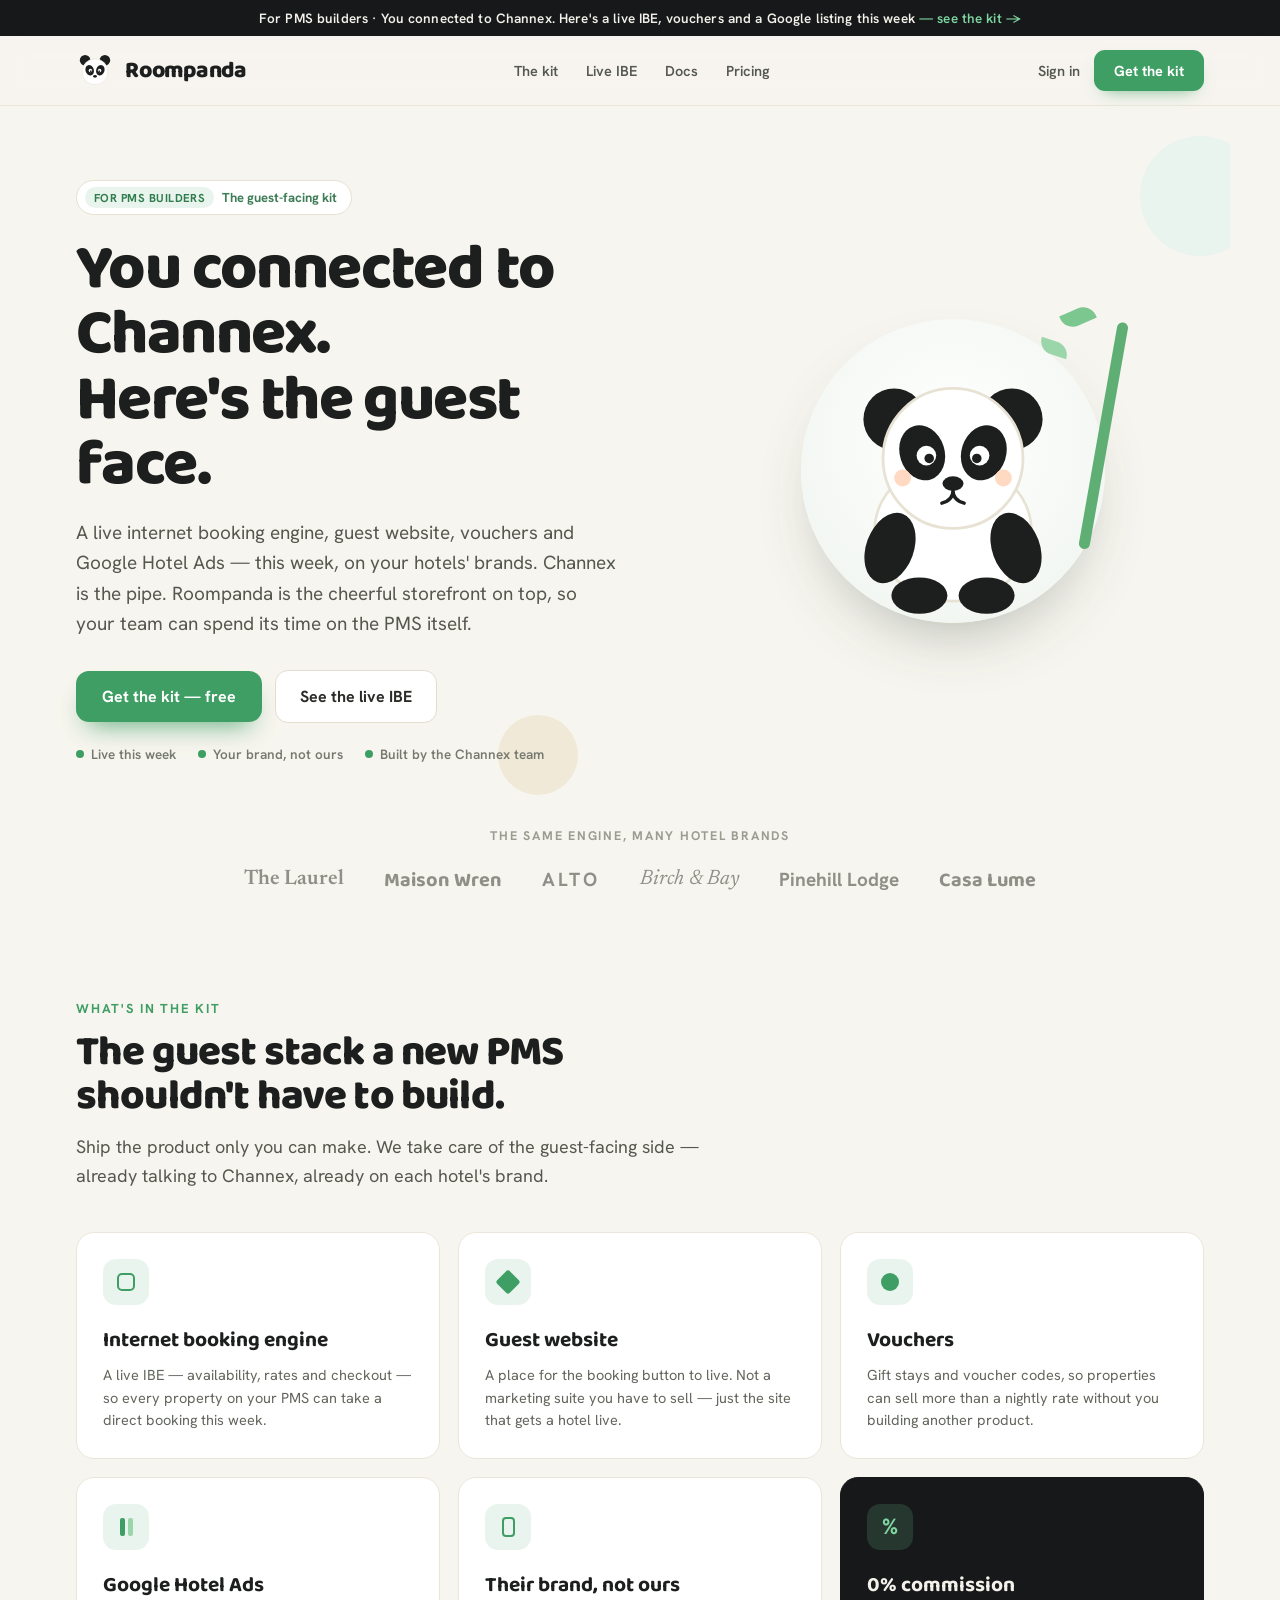
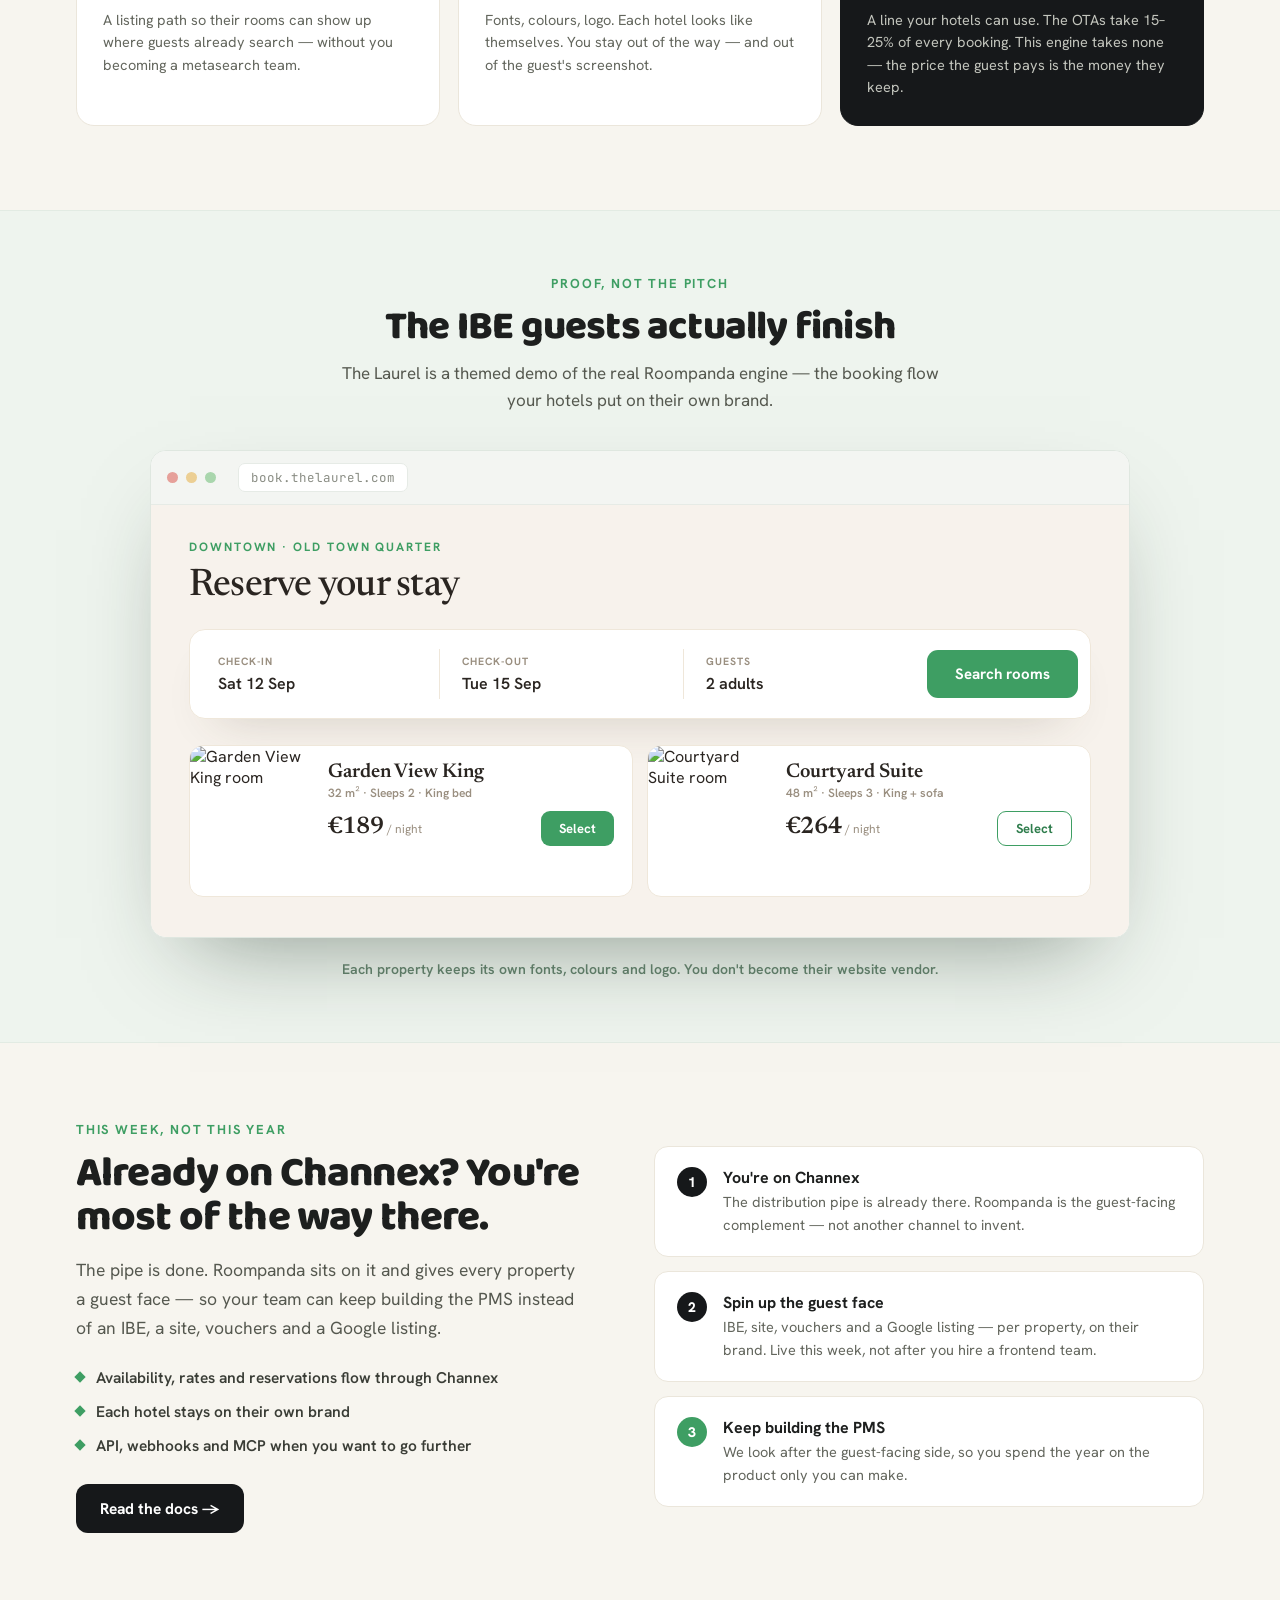
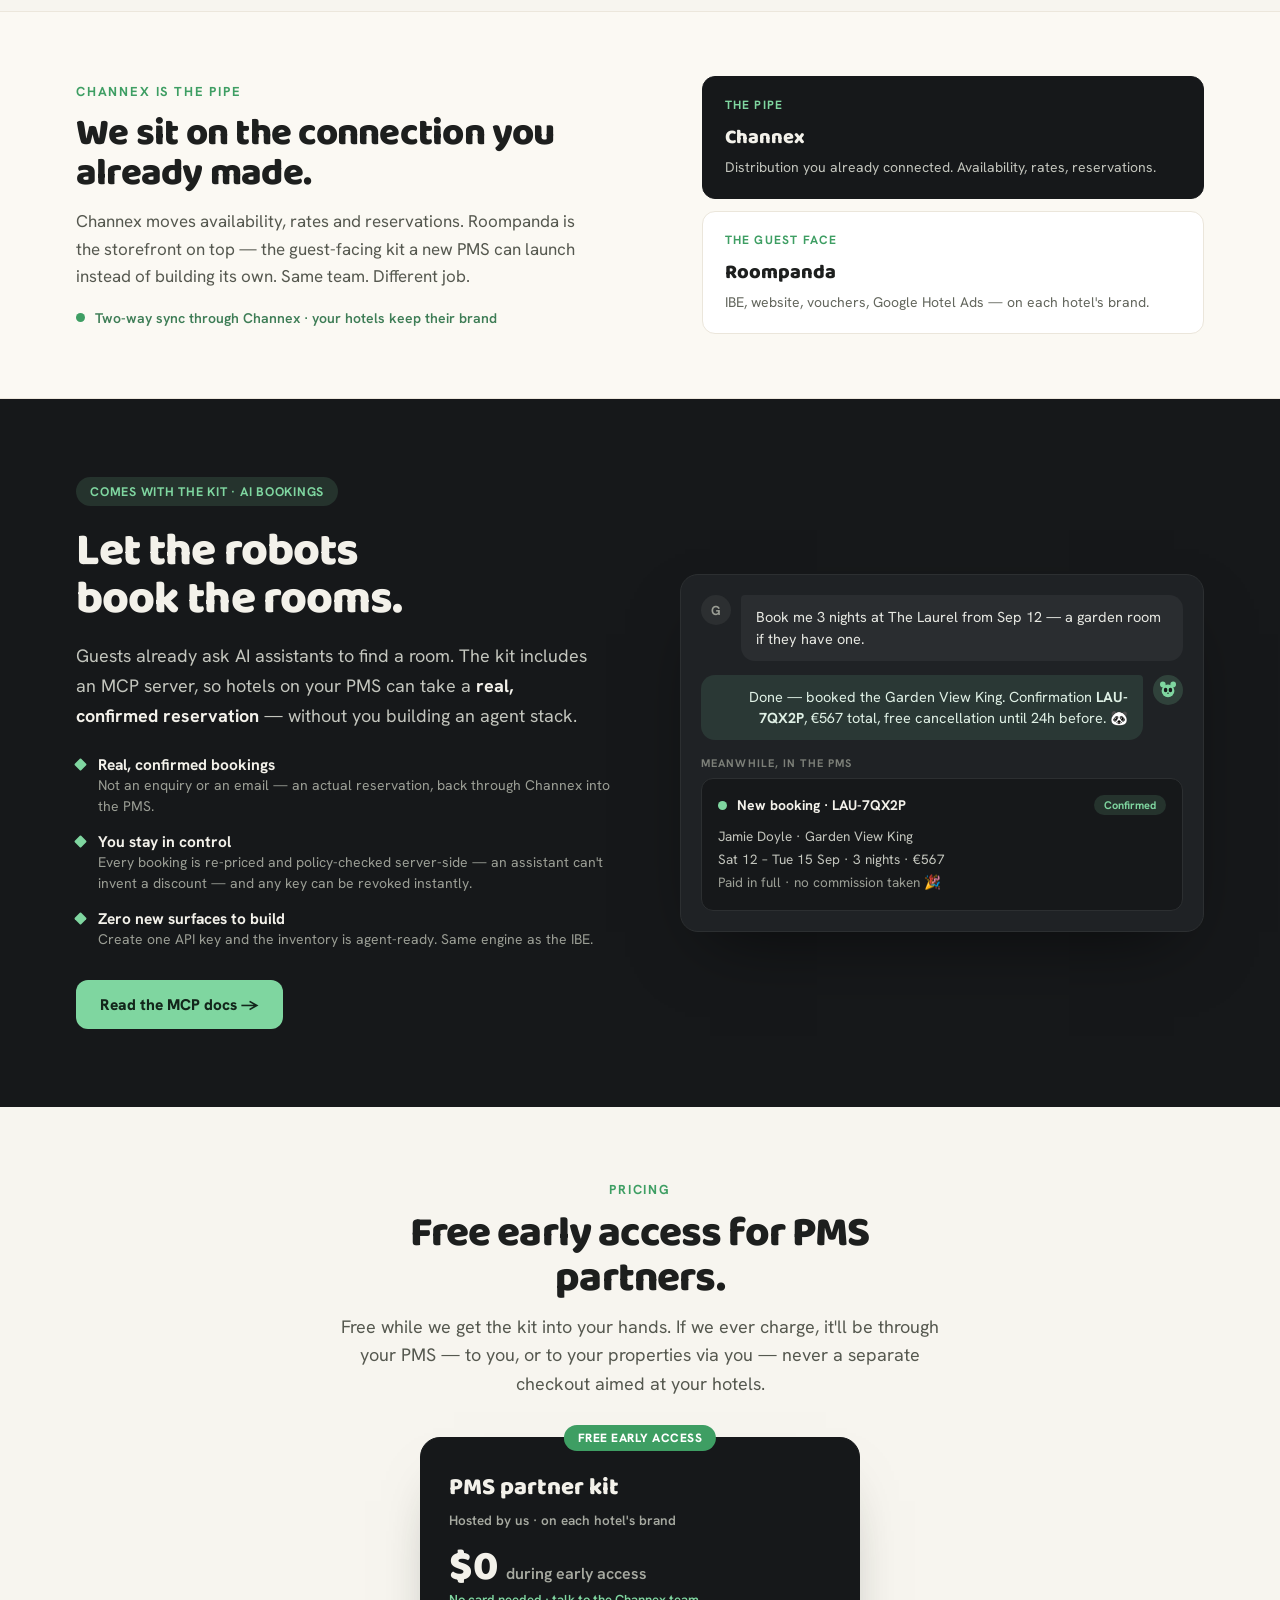
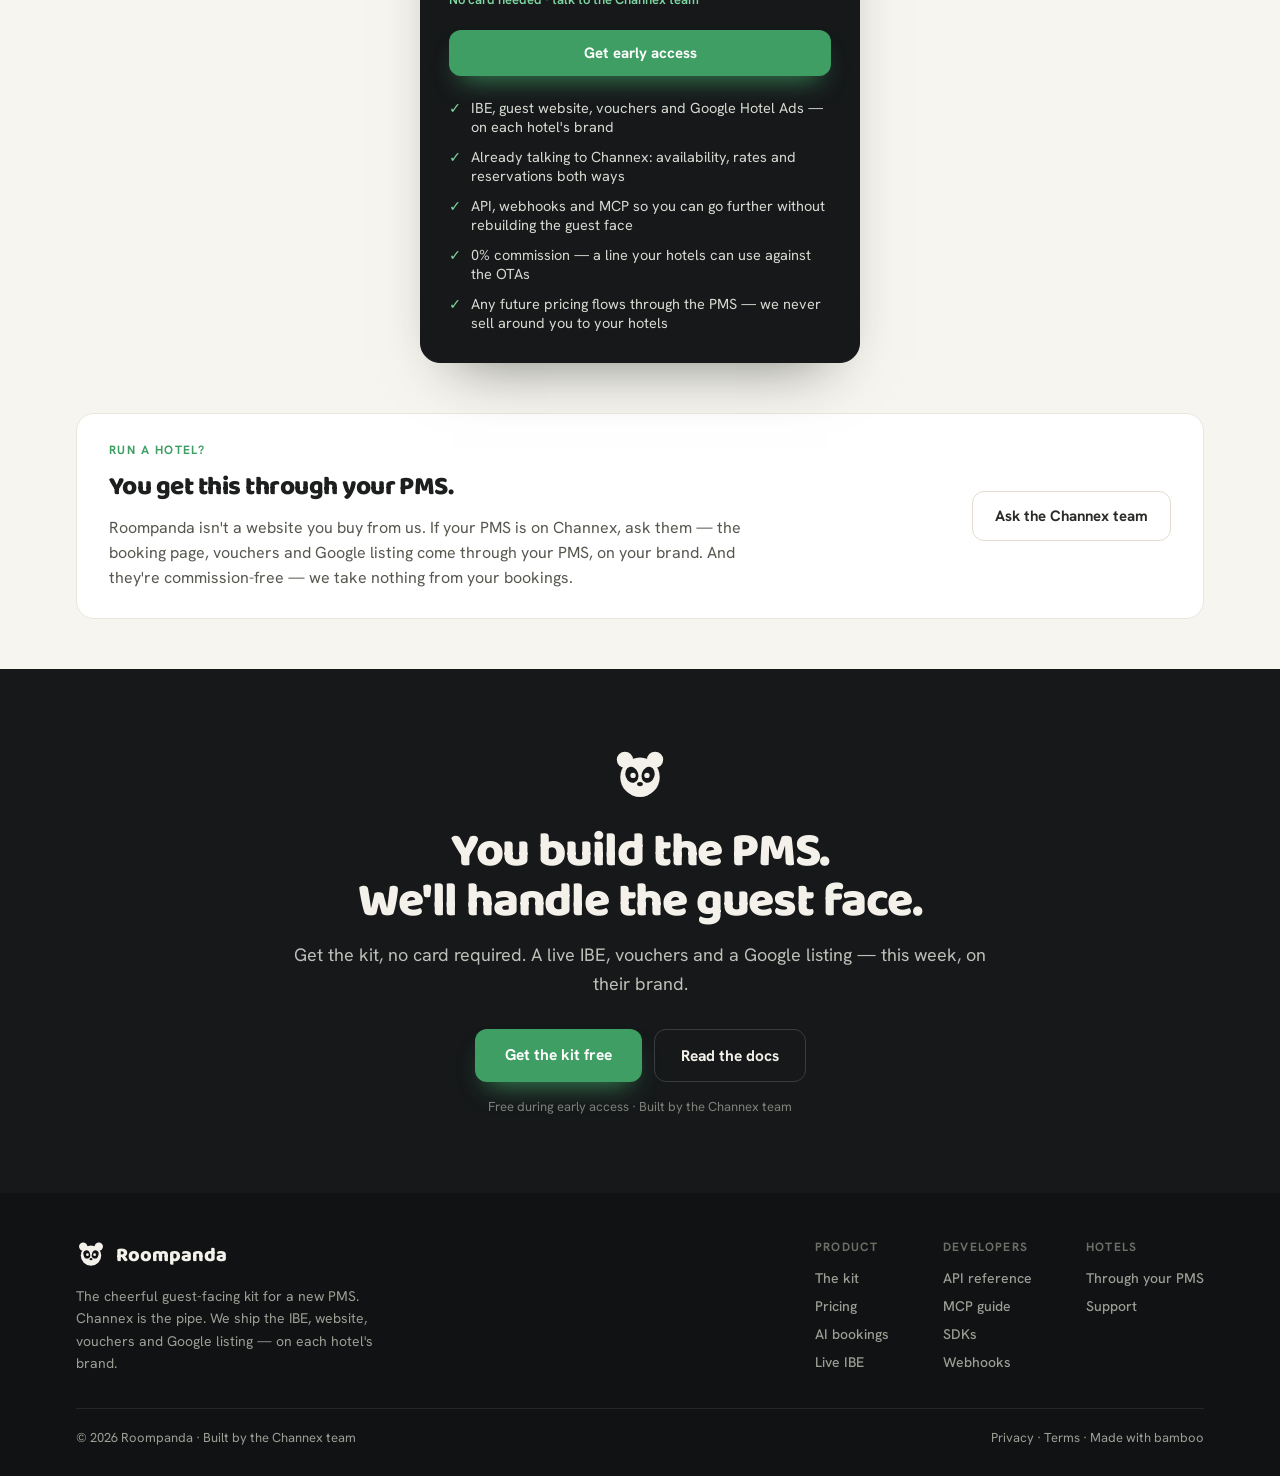
==== commit f67044b9: "Copy pass: cut strategy-speak, fix demo math, claim only real MCP features Homepage: "not a GM self-" ====
--- a/index.html
+++ b/index.html
@@ -19,7 +19,7 @@
 
   <!-- ANNOUNCEMENT -->
   <a href="#kit" style="display:block;background:#16181a;color:#f3f1ea;text-align:center;font-size:13.5px;font-weight:600;padding:9px 16px;letter-spacing:0.01em;">
-    For PMS builders · You connected to Channex. Here's a live IBE, vouchers and Google this week <span style="color:#7fd6a0;">— see the kit →</span>
+    For PMS builders · You connected to Channex. Here's a live IBE, vouchers and a Google listing this week <span style="color:#7fd6a0;">— see the kit →</span>
   </a>
 
   <!-- NAV -->
@@ -84,7 +84,7 @@
           The guest-facing kit
         </div>
         <h1 class="hero-h1" style="font-family:'Baloo 2',cursive;font-weight:800;font-size:64px;line-height:1.02;letter-spacing:-0.025em;margin:0 0 20px;">You connected to Channex.<br>Here's the guest face.</h1>
-        <p style="font-size:19px;line-height:1.6;color:#55584f;margin:0 0 30px;max-width:540px;">A live internet booking engine, guest website, vouchers and Google Hotel Ads — this week, on your hotels' brands. Channex sells the pipe. Roompanda is the cheerful complement, so you can spend time and taste on the PMS.</p>
+        <p style="font-size:19px;line-height:1.6;color:#55584f;margin:0 0 30px;max-width:540px;">A live internet booking engine, guest website, vouchers and Google Hotel Ads — this week, on your hotels' brands. Channex is the pipe. Roompanda is the cheerful storefront on top, so your team can spend its time on the PMS itself.</p>
         <div style="display:flex;gap:13px;flex-wrap:wrap;align-items:center;margin-bottom:22px;">
           <a class="btn-green" href="https://book.roompanda.com/admin/login" style="background:#3e9e63;color:#fff;font-size:16px;font-weight:700;border-radius:13px;padding:15px 26px;box-shadow:0 14px 26px -12px rgba(62,158,99,0.85);">Get the kit — free</a>
           <a class="btn-outline" href="#preview" style="background:#fff;border:1px solid #e3ddcf;color:#2a2c28;font-size:16px;font-weight:700;border-radius:13px;padding:15px 24px;">See the live IBE</a>
@@ -155,9 +155,9 @@
   <!-- THE KIT -->
   <section id="kit" style="max-width:1180px;margin:0 auto;padding:60px 26px 30px;">
     <div style="max-width:640px;margin-bottom:42px;">
-      <div style="font-size:13px;letter-spacing:0.14em;text-transform:uppercase;color:#3e9e63;font-weight:700;margin-bottom:14px;">What's in the den</div>
+      <div style="font-size:13px;letter-spacing:0.14em;text-transform:uppercase;color:#3e9e63;font-weight:700;margin-bottom:14px;">What's in the kit</div>
       <h2 class="section-h2" style="font-family:'Baloo 2',cursive;font-weight:800;font-size:42px;line-height:1.05;letter-spacing:-0.02em;margin:0 0 14px;">The guest stack a new PMS shouldn't have to build.</h2>
-      <p style="font-size:18px;line-height:1.6;color:#55584f;margin:0;">Ship the product only you can make. We commoditise the guest-facing complement — already talking to Channex, already on each hotel's brand.</p>
+      <p style="font-size:18px;line-height:1.6;color:#55584f;margin:0;">Ship the product only you can make. We take care of the guest-facing side — already talking to Channex, already on each hotel's brand.</p>
     </div>
 
     <div style="display:grid;grid-template-columns:repeat(auto-fit,minmax(280px,1fr));gap:18px;">
@@ -189,7 +189,7 @@
       <div class="card" style="background:#16181a;border:1px solid #16181a;border-radius:18px;padding:26px;color:#f3f1ea;">
         <div style="width:46px;height:46px;border-radius:13px;background:rgba(127,214,160,0.16);display:flex;align-items:center;justify-content:center;margin-bottom:18px;"><span style="color:#7fd6a0;font-size:22px;line-height:1;font-weight:800;">%</span></div>
         <h3 style="font-family:'Baloo 2',cursive;font-weight:700;font-size:21px;margin:0 0 7px;">0% commission</h3>
-        <p style="font-size:14.5px;line-height:1.55;color:#c3c5bd;margin:0;">A line your hotels can use. The OTAs take 15–25% a booking. This engine takes none — the price the guest pays is the money they keep.</p>
+        <p style="font-size:14.5px;line-height:1.55;color:#c3c5bd;margin:0;">A line your hotels can use. The OTAs take 15–25% of every booking. This engine takes none — the price the guest pays is the money they keep.</p>
       </div>
     </div>
   </section>
@@ -280,7 +280,7 @@
           </div>
           <div style="display:flex;gap:16px;align-items:flex-start;background:#fff;border:1px solid #ebe6db;border-radius:14px;padding:20px 22px;">
             <span style="width:30px;height:30px;border-radius:50%;background:#3e9e63;color:#fff;font-weight:800;font-size:14px;display:flex;align-items:center;justify-content:center;flex:none;">3</span>
-            <div><div style="font-weight:700;font-size:16px;margin-bottom:3px;">Keep building the PMS</div><div style="font-size:14.5px;color:#63665d;line-height:1.55;">We commoditise the complement. You spend the year on the product only you can make.</div></div>
+            <div><div style="font-weight:700;font-size:16px;margin-bottom:3px;">Keep building the PMS</div><div style="font-size:14.5px;color:#63665d;line-height:1.55;">We look after the guest-facing side, so you spend the year on the product only you can make.</div></div>
           </div>
         </div>
       </div>
@@ -294,7 +294,7 @@
         <div style="flex:1.15;min-width:300px;">
           <div style="font-size:13px;letter-spacing:0.14em;text-transform:uppercase;color:#3e9e63;font-weight:700;margin-bottom:14px;">Channex is the pipe</div>
           <h2 class="section-h2" style="font-family:'Baloo 2',cursive;font-weight:800;font-size:38px;line-height:1.06;letter-spacing:-0.02em;margin:0 0 14px;">We sit on the connection you already made.</h2>
-          <p style="font-size:17px;line-height:1.62;color:#55584f;margin:0 0 18px;max-width:500px;">Channex moves availability, rates and reservations. Roompanda is the den at the door — the guest-facing kit a new PMS can launch instead of rebuilding. Same team. Different job.</p>
+          <p style="font-size:17px;line-height:1.62;color:#55584f;margin:0 0 18px;max-width:500px;">Channex moves availability, rates and reservations. Roompanda is the storefront on top — the guest-facing kit a new PMS can launch instead of building its own. Same team. Different job.</p>
           <div style="display:flex;gap:10px;align-items:center;font-size:14px;font-weight:600;color:#3e7d56;"><span style="width:9px;height:9px;background:#3e9e63;border-radius:50%;"></span>Two-way sync through Channex · your hotels keep their brand</div>
         </div>
         <div style="flex:1;min-width:280px;display:flex;flex-direction:column;gap:12px;">
@@ -323,8 +323,8 @@
           <p style="font-size:18px;line-height:1.65;color:#c3c5bd;margin:0 0 24px;max-width:520px;">Guests already ask AI assistants to find a room. The kit includes an MCP server, so hotels on your PMS can take a <strong style="color:#f3f1ea;">real, confirmed reservation</strong> — without you building an agent stack.</p>
           <div style="display:flex;flex-direction:column;gap:14px;margin-bottom:30px;">
             <div style="display:flex;gap:13px;align-items:flex-start;"><span style="width:9px;height:9px;background:#7fd6a0;transform:rotate(45deg);border-radius:1px;margin-top:6px;flex:none;"></span><div><div style="font-weight:700;font-size:15.5px;">Real, confirmed bookings</div><div style="font-size:14px;color:#9b9e95;line-height:1.5;">Not an enquiry or an email — an actual reservation, back through Channex into the PMS.</div></div></div>
-            <div style="display:flex;gap:13px;align-items:flex-start;"><span style="width:9px;height:9px;background:#7fd6a0;transform:rotate(45deg);border-radius:1px;margin-top:6px;flex:none;"></span><div><div style="font-weight:700;font-size:15.5px;">You stay in control</div><div style="font-size:14px;color:#9b9e95;line-height:1.5;">Scoped tokens, rate fences and approval rules decide exactly what assistants may book.</div></div></div>
-            <div style="display:flex;gap:13px;align-items:flex-start;"><span style="width:9px;height:9px;background:#7fd6a0;transform:rotate(45deg);border-radius:1px;margin-top:6px;flex:none;"></span><div><div style="font-weight:700;font-size:15.5px;">Zero new surfaces to build</div><div style="font-size:14px;color:#9b9e95;line-height:1.5;">Flip it on and the inventory is agent-ready. Same engine as the IBE.</div></div></div>
+            <div style="display:flex;gap:13px;align-items:flex-start;"><span style="width:9px;height:9px;background:#7fd6a0;transform:rotate(45deg);border-radius:1px;margin-top:6px;flex:none;"></span><div><div style="font-weight:700;font-size:15.5px;">You stay in control</div><div style="font-size:14px;color:#9b9e95;line-height:1.5;">Every booking is re-priced and policy-checked server-side — an assistant can't invent a discount — and any key can be revoked instantly.</div></div></div>
+            <div style="display:flex;gap:13px;align-items:flex-start;"><span style="width:9px;height:9px;background:#7fd6a0;transform:rotate(45deg);border-radius:1px;margin-top:6px;flex:none;"></span><div><div style="font-weight:700;font-size:15.5px;">Zero new surfaces to build</div><div style="font-size:14px;color:#9b9e95;line-height:1.5;">Create one API key and the inventory is agent-ready. Same engine as the IBE.</div></div></div>
           </div>
           <a class="btn-mint" href="developers.html#mcp" style="background:#7fd6a0;color:#13261b;font-size:15.5px;font-weight:800;border-radius:12px;padding:14px 24px;display:inline-block;">Read the MCP docs →</a>
         </div>
@@ -340,7 +340,7 @@
               <div style="width:30px;height:30px;border-radius:50%;background:rgba(127,214,160,0.18);flex:none;display:flex;align-items:center;justify-content:center;">
                 <svg viewBox="0 0 100 100" width="20" height="20" aria-hidden="true"><circle cx="24" cy="22" r="14" fill="#7fd6a0"></circle><circle cx="76" cy="22" r="14" fill="#7fd6a0"></circle><circle cx="50" cy="54" r="32" fill="#7fd6a0"></circle><ellipse cx="38" cy="50" rx="9" ry="11" fill="#16181a"></ellipse><ellipse cx="62" cy="50" rx="9" ry="11" fill="#16181a"></ellipse><ellipse cx="50" cy="66" rx="4" ry="3" fill="#16181a"></ellipse></svg>
               </div>
-              <div style="background:rgba(127,214,160,0.12);border-radius:14px 4px 14px 14px;padding:11px 15px;font-size:14.5px;color:#dff0e5;line-height:1.5;text-align:right;">Done — booked the Garden View King. Confirmation <strong>LAU-7QX2P</strong>, €620 total, free cancellation until 24h before. 🐼</div>
+              <div style="background:rgba(127,214,160,0.12);border-radius:14px 4px 14px 14px;padding:11px 15px;font-size:14.5px;color:#dff0e5;line-height:1.5;text-align:right;">Done — booked the Garden View King. Confirmation <strong>LAU-7QX2P</strong>, €567 total, free cancellation until 24h before. 🐼</div>
             </div>
             <div style="font-size:11px;letter-spacing:0.1em;text-transform:uppercase;color:#7d8079;font-weight:700;margin-bottom:8px;">Meanwhile, in the PMS</div>
             <div style="background:#16181a;border:1px solid #2c2f31;border-radius:12px;padding:16px;">
@@ -349,7 +349,7 @@
                 <span style="font-weight:700;font-size:14px;color:#f3f1ea;">New booking · LAU-7QX2P</span>
                 <span style="margin-left:auto;background:rgba(127,214,160,0.14);color:#7fd6a0;font-size:11px;font-weight:700;border-radius:999px;padding:3px 10px;">Confirmed</span>
               </div>
-              <div style="font-size:13.5px;color:#c3c5bd;line-height:1.7;">Jamie Doyle · Garden View King<br>Fri 12 – Mon 15 Sep · 3 nights · €620<br><span style="color:#9b9e95;">Paid in full · no commission taken 🎉</span></div>
+              <div style="font-size:13.5px;color:#c3c5bd;line-height:1.7;">Jamie Doyle · Garden View King<br>Sat 12 – Tue 15 Sep · 3 nights · €567<br><span style="color:#9b9e95;">Paid in full · no commission taken 🎉</span></div>
             </div>
           </div>
         </div>
@@ -361,15 +361,15 @@
   <section id="pricing" style="max-width:1180px;margin:0 auto;padding:74px 26px 30px;">
     <div style="text-align:center;max-width:620px;margin:0 auto 38px;">
       <div style="font-size:13px;letter-spacing:0.14em;text-transform:uppercase;color:#3e9e63;font-weight:700;margin-bottom:14px;">Pricing</div>
-      <h2 class="section-h2" style="font-family:'Baloo 2',cursive;font-weight:800;font-size:42px;line-height:1.05;letter-spacing:-0.02em;margin:0 0 12px;">Early access for the PMS. Not a hotel checkout.</h2>
-      <p style="font-size:18px;line-height:1.6;color:#55584f;margin:0;">Free while we get the kit in your hands. If we charge later, it's through you — or your properties via the PMS — not a GM self-serve plan as the story.</p>
+      <h2 class="section-h2" style="font-family:'Baloo 2',cursive;font-weight:800;font-size:42px;line-height:1.05;letter-spacing:-0.02em;margin:0 0 12px;">Free early access for PMS partners.</h2>
+      <p style="font-size:18px;line-height:1.6;color:#55584f;margin:0;">Free while we get the kit into your hands. If we ever charge, it'll be through your PMS — to you, or to your properties via you — never a separate checkout aimed at your hotels.</p>
     </div>
 
     <div style="max-width:440px;margin:0 auto;">
       <div style="background:#16181a;border:1px solid #16181a;border-radius:20px;padding:30px 28px;color:#f3f1ea;position:relative;box-shadow:0 30px 60px -34px rgba(20,30,22,0.6);">
         <span style="position:absolute;top:-13px;left:50%;transform:translateX(-50%);background:#3e9e63;color:#fff;font-size:12px;font-weight:800;letter-spacing:0.04em;border-radius:999px;padding:5px 14px;white-space:nowrap;">FREE EARLY ACCESS</span>
         <h3 style="font-family:'Baloo 2',cursive;font-weight:800;font-size:24px;margin:0 0 4px;">PMS partner kit</h3>
-        <div style="font-size:13.5px;color:#a7aaa1;font-weight:600;margin-bottom:18px;">Hosted by us · branded as them</div>
+        <div style="font-size:13.5px;color:#a7aaa1;font-weight:600;margin-bottom:18px;">Hosted by us · on each hotel's brand</div>
         <div style="display:flex;align-items:baseline;gap:8px;margin-bottom:2px;"><span style="font-family:'Baloo 2',cursive;font-weight:800;font-size:42px;line-height:1;">$0</span><span style="font-size:16px;color:#a7aaa1;font-weight:600;">during early access</span></div>
         <div style="font-size:13px;color:#7fd6a0;font-weight:600;margin-bottom:22px;">No card needed · talk to the Channex team</div>
         <a class="btn-green" href="https://book.roompanda.com/admin/login" style="display:block;text-align:center;background:#3e9e63;color:#fff;font-size:15px;font-weight:700;border-radius:12px;padding:13px;margin-bottom:22px;box-shadow:0 14px 26px -12px rgba(62,158,99,0.9);">Get early access</a>
@@ -378,7 +378,7 @@
           <div style="display:flex;gap:10px;"><span style="color:#7fd6a0;font-weight:800;">✓</span>Already talking to Channex: availability, rates and reservations both ways</div>
           <div style="display:flex;gap:10px;"><span style="color:#7fd6a0;font-weight:800;">✓</span>API, webhooks and MCP so you can go further without rebuilding the guest face</div>
           <div style="display:flex;gap:10px;"><span style="color:#7fd6a0;font-weight:800;">✓</span>0% commission — a line your hotels can use against the OTAs</div>
-          <div style="display:flex;gap:10px;"><span style="color:#7fd6a0;font-weight:800;">✓</span>Later pricing, if any, runs through the PMS — not a hotel GM checkout</div>
+          <div style="display:flex;gap:10px;"><span style="color:#7fd6a0;font-weight:800;">✓</span>Any future pricing flows through the PMS — we never sell around you to your hotels</div>
         </div>
       </div>
     </div>
@@ -390,7 +390,7 @@
       <div style="max-width:640px;">
         <div style="font-size:12px;letter-spacing:0.12em;text-transform:uppercase;color:#3e9e63;font-weight:700;margin-bottom:8px;">Run a hotel?</div>
         <h2 style="font-family:'Baloo 2',cursive;font-weight:800;font-size:26px;letter-spacing:-0.02em;margin:0 0 8px;">You get this through your PMS.</h2>
-        <p style="font-size:16px;line-height:1.55;color:#55584f;margin:0;">Roompanda isn't a website you buy from us. If your PMS is on Channex, ask them — the booking page, vouchers and Google listing come through your PMS, on your brand. Commission-free for you; we take none.</p>
+        <p style="font-size:16px;line-height:1.55;color:#55584f;margin:0;">Roompanda isn't a website you buy from us. If your PMS is on Channex, ask them — the booking page, vouchers and Google listing come through your PMS, on your brand. And they're commission-free — we take nothing from your bookings.</p>
       </div>
       <a class="btn-outline" href="mailto:sales@channex.io" style="background:#fff;border:1px solid #e3ddcf;color:#2a2c28;font-size:15px;font-weight:700;border-radius:12px;padding:14px 22px;white-space:nowrap;">Ask the Channex team</a>
     </div>
@@ -409,7 +409,7 @@
         <circle cx="62" cy="49" r="4.6" fill="#f3f1ea"></circle>
         <ellipse cx="50" cy="64" rx="5" ry="3.6" fill="#16181a"></ellipse>
       </svg>
-      <h2 class="section-h2" style="font-family:'Baloo 2',cursive;font-weight:800;font-size:48px;line-height:1.04;letter-spacing:-0.025em;margin:0 0 14px;">You handle the PMS.<br>We'll handle the den.</h2>
+      <h2 class="section-h2" style="font-family:'Baloo 2',cursive;font-weight:800;font-size:48px;line-height:1.04;letter-spacing:-0.025em;margin:0 0 14px;">You build the PMS.<br>We'll handle the guest face.</h2>
       <p style="font-size:18px;line-height:1.6;color:#bdc0b8;margin:0 0 30px;">Get the kit, no card required. A live IBE, vouchers and a Google listing — this week, on their brand.</p>
       <div style="display:flex;gap:12px;flex-wrap:wrap;justify-content:center;">
         <a class="btn-green" href="https://book.roompanda.com/admin/login" style="display:inline-block;background:#3e9e63;color:#fff;font-size:15.5px;font-weight:700;border-radius:12px;padding:15px 30px;white-space:nowrap;box-shadow:0 14px 26px -12px rgba(62,158,99,0.85);">Get the kit free</a>
